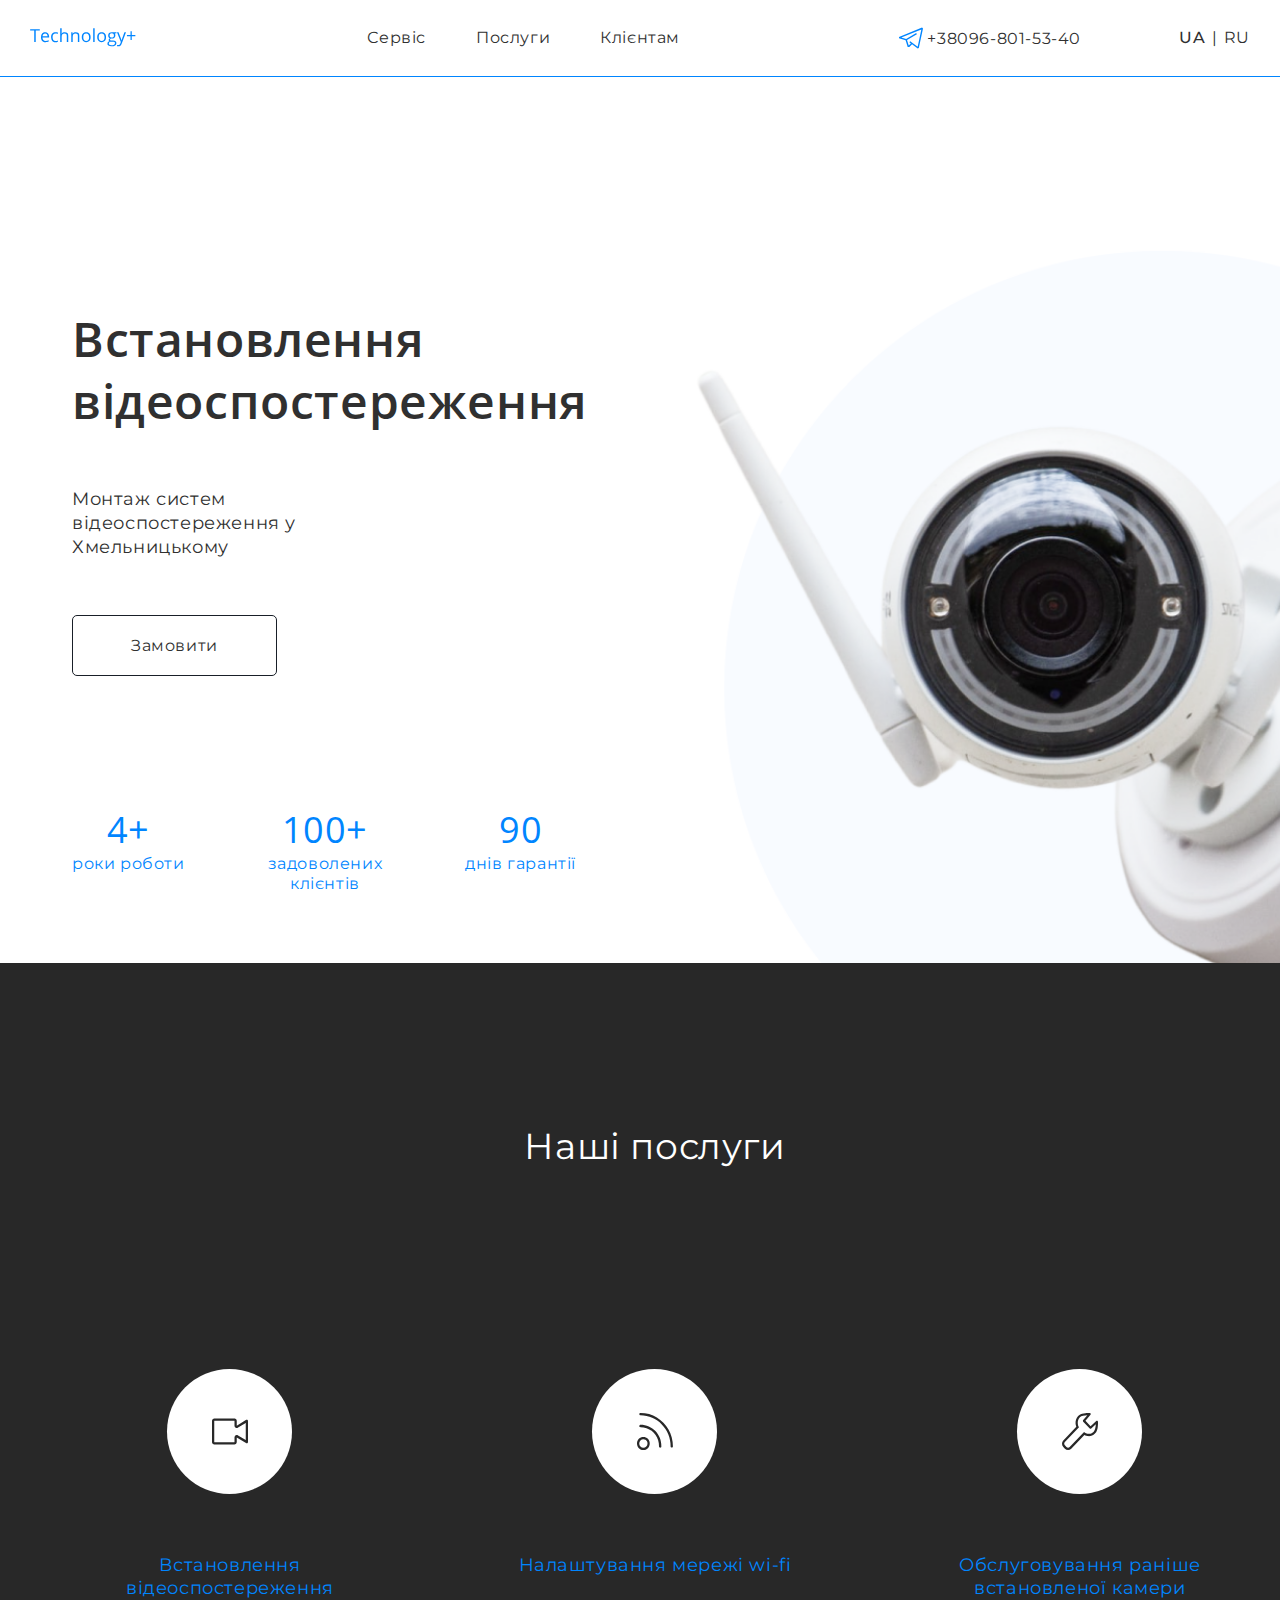
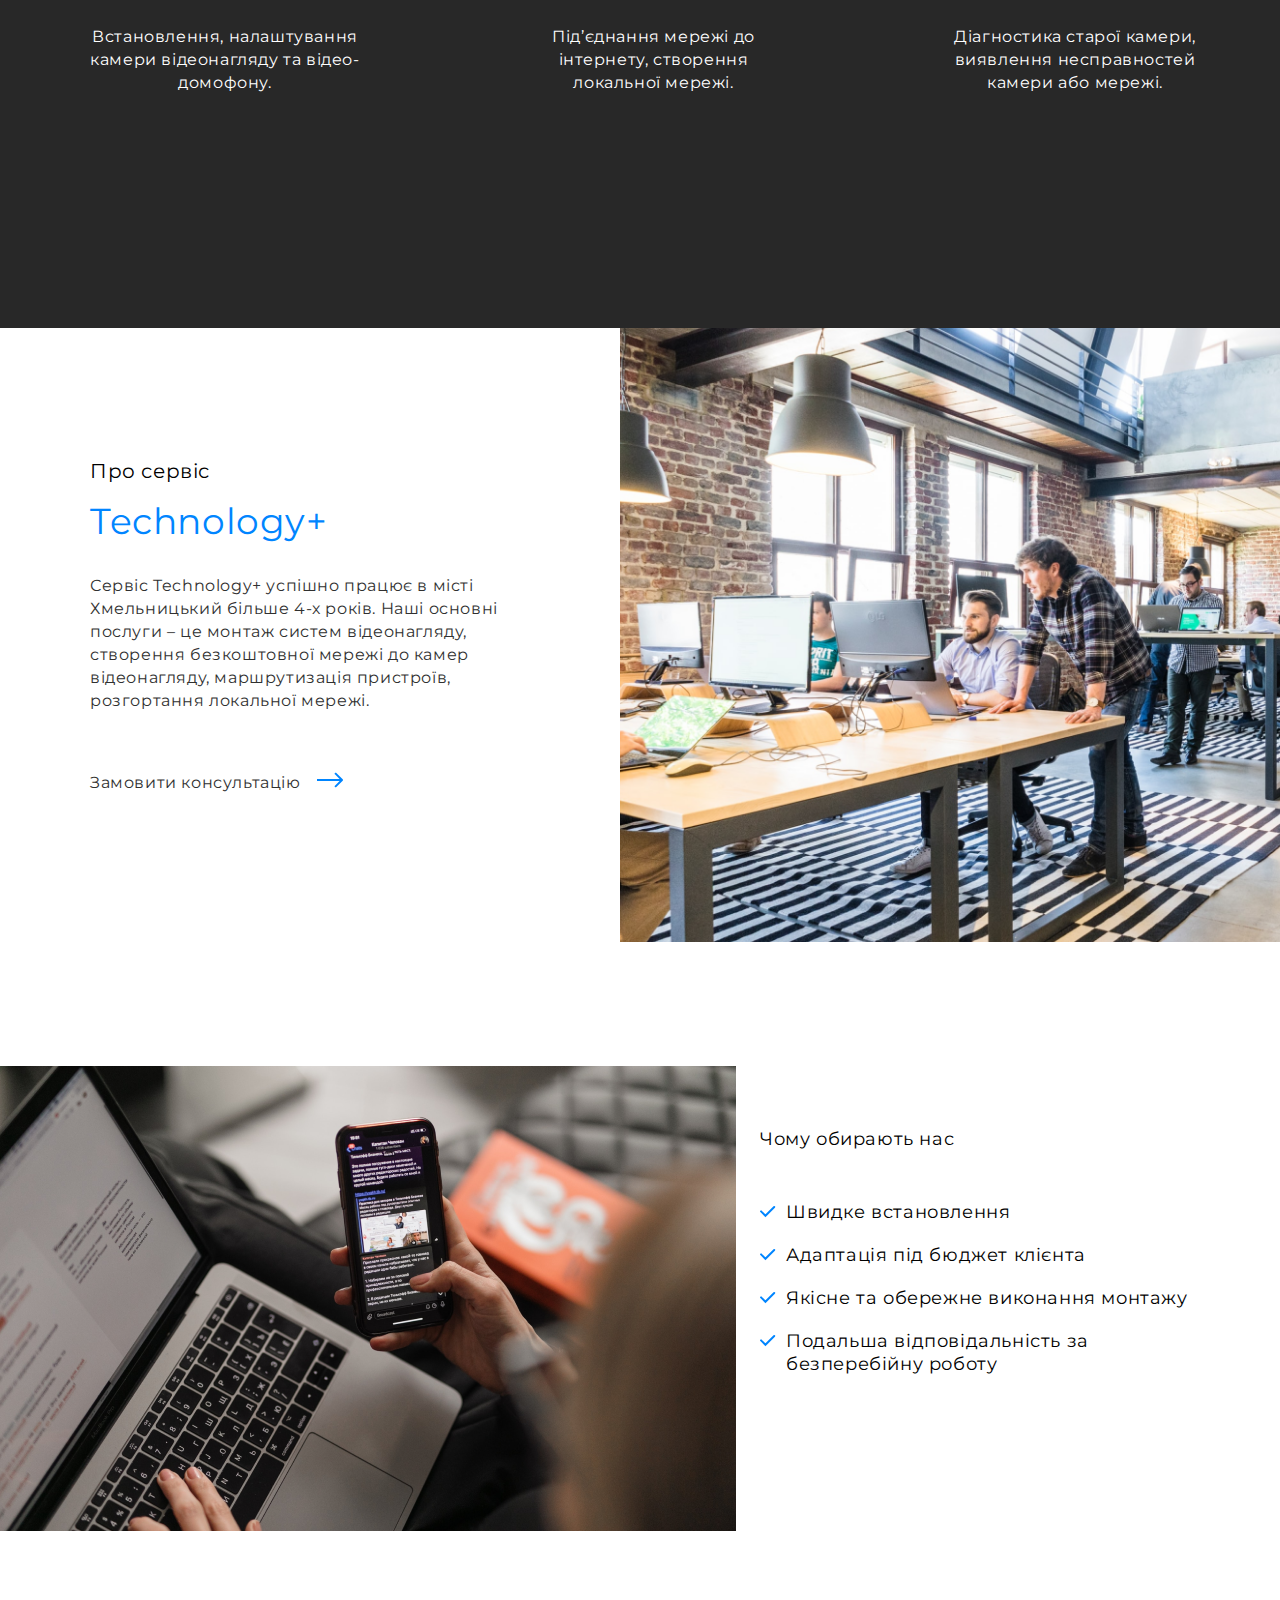
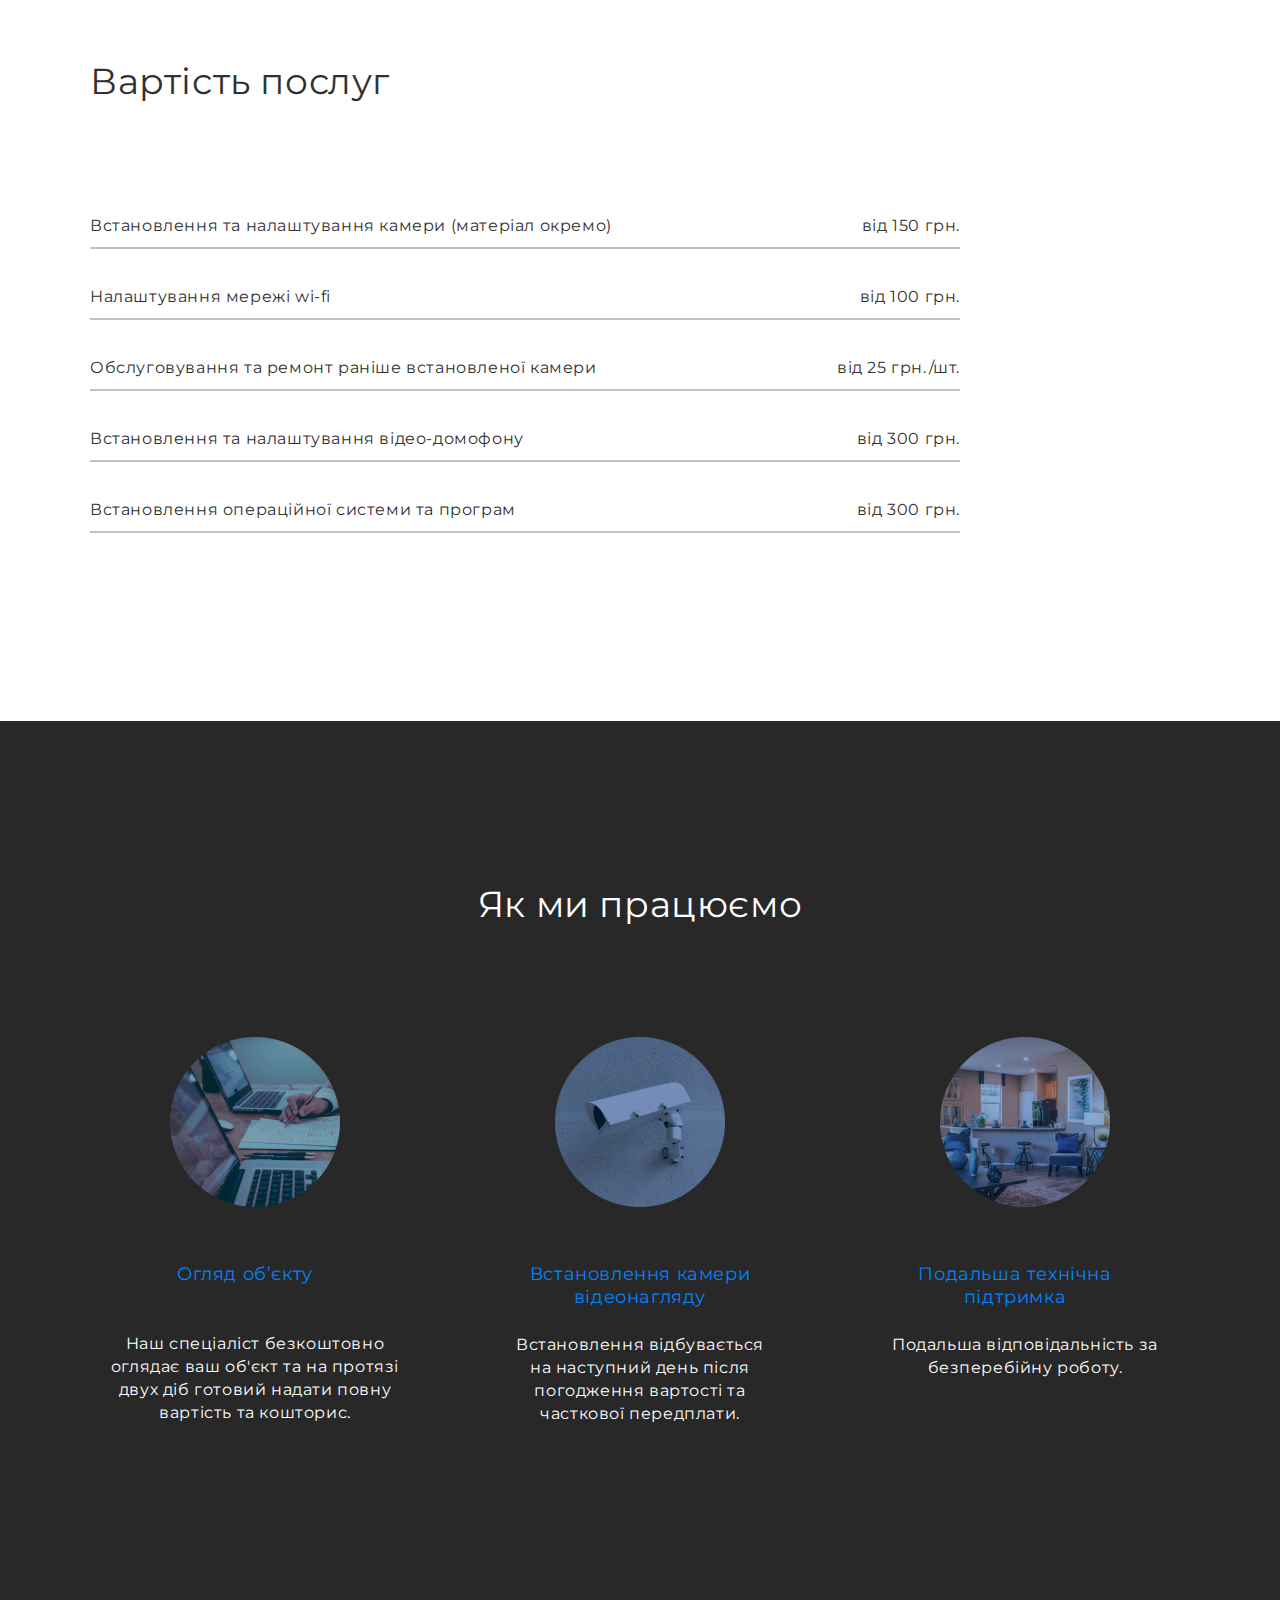
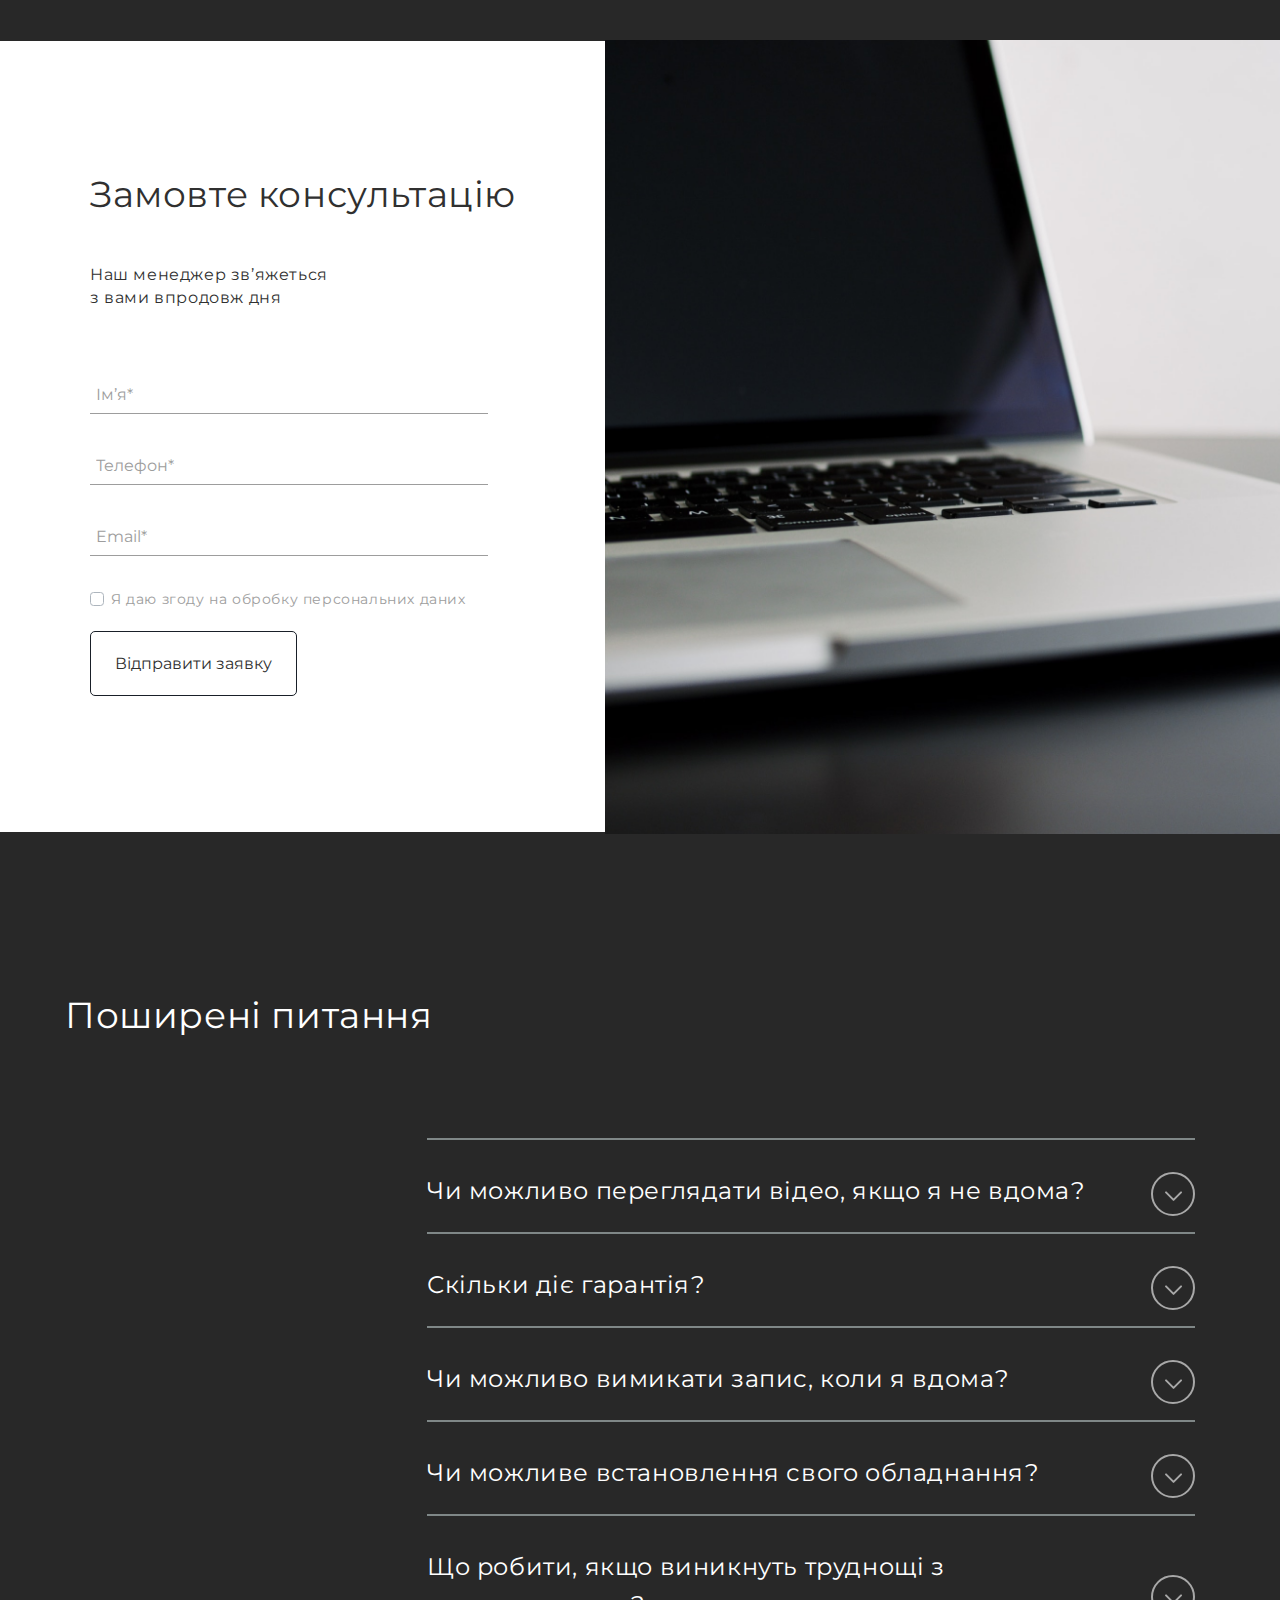
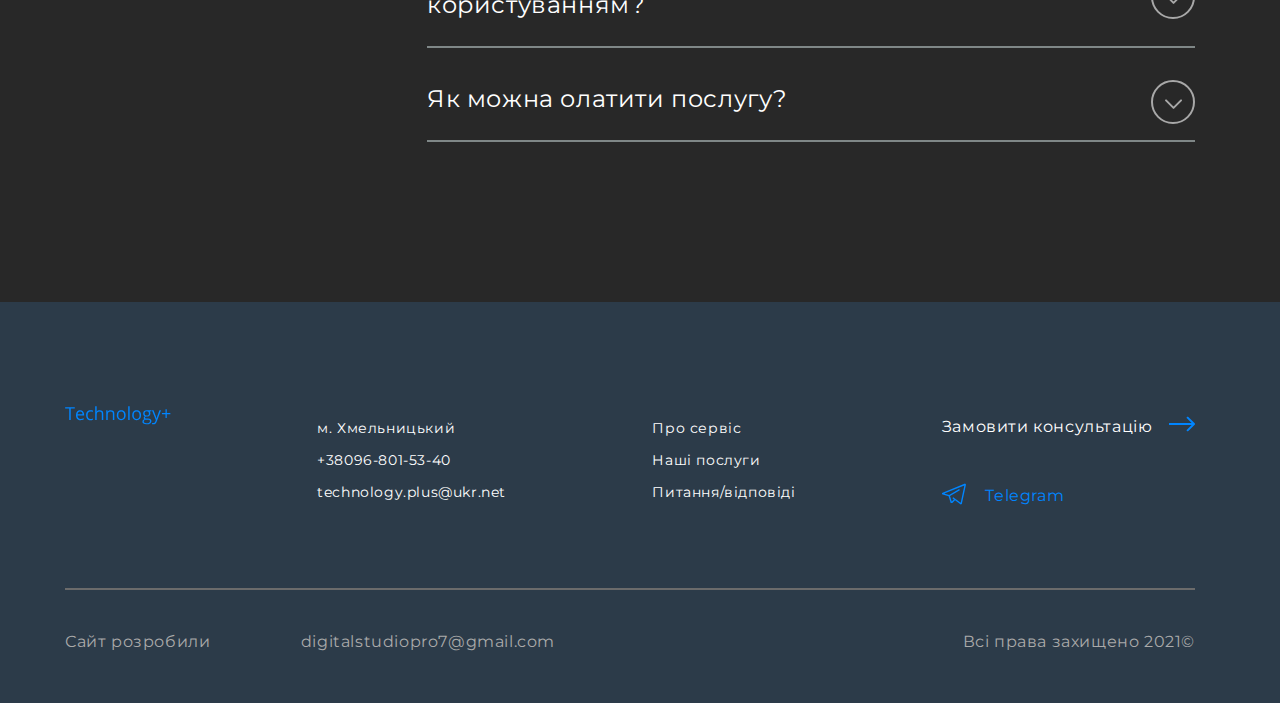
==== index.html @ c8ccf2bc "Update index.html" ====
<!DOCTYPE html>
<html lang="uk">

<head>
  <meta charset="UTF-8">
  <meta name="viewport" content="width=device-width, initial-scale=1.0">
  <title>Technology+ Сервіс з встановлення відеоспостереження</title>
  <link rel="preconnect" href="https://fonts.gstatic.com">
  <link
    href="https://fonts.googleapis.com/css2?family=Montserrat:wght@400;500&family=Open+Sans:wght@400;600&display=swap"
    rel="stylesheet">
  <link rel="stylesheet" href="css/style.css">
</head>

<body>
  <header class="header" id="header">
    <div class="container__top">
      <div class="header__top">
        <button class="brgr__btn">
          <svg width="25" height="12" viewBox="0 0 25 12" fill="none" xmlns="http://www.w3.org/2000/svg">
            <rect width="25" height="2" rx="1" fill="#6B6B6B" />
            <rect y="5" width="25" height="2" rx="1" fill="#6B6B6B" />
            <rect y="10" width="25" height="2" rx="1" fill="#6B6B6B" />
          </svg>
        </button>
        <ul class="brgr__list">
          <li class="brgr__list-item">
            <a class="brgr__list-link" href="#service">
              Сервіс
            </a>
          </li>
          <li class="brgr__list-item">
            <a class="brgr__list-link" href="#price">
              Послуги
            </a>
            <span class="brgr__list-span">
              <a href="https://t.me/Tim4ik5" class="tel-link" target="_blank">
                <svg width="24" height="24" viewBox="0 0 24 24" fill="none" xmlns="http://www.w3.org/2000/svg">
                  <g clip-path="url(#clip0)">
                    <path
                      d="M23.0485 1.58791L0 10.9116V12.2593L6.60138 14.2972L8.68914 20.9951L10.3557 20.9948L13.0427 18.2456L18.7149 22.4119L19.819 21.9918L24 2.38648L23.0485 1.58791ZM18.6704 20.6342L11.2 15.1472L10.3674 16.2806L11.8979 17.4048L9.72394 19.5885L8.01808 14.1159L17.8987 8.21643L17.1777 7.00887L7.15172 12.9951L2.3013 11.4978L22.3483 3.38833L18.6704 20.6342Z"
                      fill="#0085FF" />
                  </g>
                  <defs>
                    <clipPath id="clip0">
                      <rect width="24" height="24" fill="white" />
                    </clipPath>
                  </defs>
                </svg>
              </a>
              <a class="brgr-tel" href="tel:+38096-801-53-40">
                +38096-801-53-40
              </a>
            </span>
          </li>
          <li class="brgr__list-item">
            <a class="brgr__list-link" href="#faq">
              Клієнтам
            </a>
          </li>
        </ul>
        <a class="link__logo" href="index.html">
          <svg width="106" height="19" viewBox="0 0 106 19" fill="none" xmlns="http://www.w3.org/2000/svg">
            <path
              d="M5.72168 14H4.22754V2.47754H0.158203V1.15039H9.79102V2.47754H5.72168V14ZM15.583 14.1758C14.1592 14.1758 13.0342 13.7422 12.208 12.875C11.3877 12.0078 10.9775 10.8037 10.9775 9.2627C10.9775 7.70996 11.3584 6.47656 12.1201 5.5625C12.8877 4.64844 13.916 4.19141 15.2051 4.19141C16.4121 4.19141 17.3672 4.58984 18.0703 5.38672C18.7734 6.17773 19.125 7.22363 19.125 8.52441V9.44727H12.4893C12.5186 10.5781 12.8027 11.4365 13.3418 12.0225C13.8867 12.6084 14.6514 12.9014 15.6357 12.9014C16.6729 12.9014 17.6982 12.6846 18.7119 12.251V13.5518C18.1963 13.7744 17.707 13.9326 17.2441 14.0264C16.7871 14.126 16.2334 14.1758 15.583 14.1758ZM15.1875 5.41309C14.4141 5.41309 13.7959 5.66504 13.333 6.16895C12.876 6.67285 12.6064 7.37012 12.5244 8.26074H17.5605C17.5605 7.34082 17.3555 6.6377 16.9453 6.15137C16.5352 5.65918 15.9492 5.41309 15.1875 5.41309ZM25.4707 14.1758C24.0762 14.1758 22.9951 13.748 22.2275 12.8926C21.4658 12.0312 21.085 10.8154 21.085 9.24512C21.085 7.63379 21.4717 6.38867 22.2451 5.50977C23.0244 4.63086 24.1318 4.19141 25.5674 4.19141C26.0303 4.19141 26.4932 4.24121 26.9561 4.34082C27.4189 4.44043 27.7822 4.55762 28.0459 4.69238L27.5977 5.93164C27.2754 5.80273 26.9238 5.69727 26.543 5.61523C26.1621 5.52734 25.8252 5.4834 25.5322 5.4834C23.5752 5.4834 22.5967 6.73145 22.5967 9.22754C22.5967 10.4111 22.834 11.3193 23.3086 11.9521C23.7891 12.585 24.498 12.9014 25.4355 12.9014C26.2383 12.9014 27.0615 12.7285 27.9053 12.3828V13.6748C27.2607 14.0088 26.4492 14.1758 25.4707 14.1758ZM36.791 14V7.76855C36.791 6.9834 36.6123 6.39746 36.2549 6.01074C35.8975 5.62402 35.3379 5.43066 34.5762 5.43066C33.5625 5.43066 32.8213 5.70605 32.3525 6.25684C31.8896 6.80762 31.6582 7.70996 31.6582 8.96387V14H30.1992V0.324219H31.6582V4.46387C31.6582 4.96191 31.6348 5.375 31.5879 5.70312H31.6758C31.9629 5.24023 32.3701 4.87695 32.8975 4.61328C33.4307 4.34375 34.0371 4.20898 34.7168 4.20898C35.8945 4.20898 36.7764 4.49023 37.3623 5.05273C37.9541 5.60938 38.25 6.49707 38.25 7.71582V14H36.791ZM47.8477 14V7.76855C47.8477 6.9834 47.6689 6.39746 47.3115 6.01074C46.9541 5.62402 46.3945 5.43066 45.6328 5.43066C44.625 5.43066 43.8867 5.70312 43.418 6.24805C42.9492 6.79297 42.7148 7.69238 42.7148 8.94629V14H41.2559V4.36719H42.4424L42.6797 5.68555H42.75C43.0488 5.21094 43.4678 4.84473 44.0068 4.58691C44.5459 4.32324 45.1465 4.19141 45.8086 4.19141C46.9688 4.19141 47.8418 4.47266 48.4277 5.03516C49.0137 5.5918 49.3066 6.48535 49.3066 7.71582V14H47.8477ZM60.627 9.1748C60.627 10.7451 60.2314 11.9727 59.4404 12.8574C58.6494 13.7363 57.5566 14.1758 56.1621 14.1758C55.3008 14.1758 54.5361 13.9736 53.8682 13.5693C53.2002 13.165 52.6846 12.585 52.3213 11.8291C51.958 11.0732 51.7764 10.1885 51.7764 9.1748C51.7764 7.60449 52.1689 6.38281 52.9541 5.50977C53.7393 4.63086 54.8291 4.19141 56.2236 4.19141C57.5713 4.19141 58.6406 4.63965 59.4316 5.53613C60.2285 6.43262 60.627 7.64551 60.627 9.1748ZM53.2881 9.1748C53.2881 10.4053 53.5342 11.3428 54.0264 11.9873C54.5186 12.6318 55.2422 12.9541 56.1973 12.9541C57.1523 12.9541 57.876 12.6348 58.3682 11.9961C58.8662 11.3516 59.1152 10.4111 59.1152 9.1748C59.1152 7.9502 58.8662 7.02148 58.3682 6.38867C57.876 5.75 57.1465 5.43066 56.1797 5.43066C55.2246 5.43066 54.5039 5.74414 54.0176 6.37109C53.5312 6.99805 53.2881 7.93262 53.2881 9.1748ZM64.6523 14H63.1934V0.324219H64.6523V14ZM76.0605 9.1748C76.0605 10.7451 75.665 11.9727 74.874 12.8574C74.083 13.7363 72.9902 14.1758 71.5957 14.1758C70.7344 14.1758 69.9697 13.9736 69.3018 13.5693C68.6338 13.165 68.1182 12.585 67.7549 11.8291C67.3916 11.0732 67.21 10.1885 67.21 9.1748C67.21 7.60449 67.6025 6.38281 68.3877 5.50977C69.1729 4.63086 70.2627 4.19141 71.6572 4.19141C73.0049 4.19141 74.0742 4.63965 74.8652 5.53613C75.6621 6.43262 76.0605 7.64551 76.0605 9.1748ZM68.7217 9.1748C68.7217 10.4053 68.9678 11.3428 69.46 11.9873C69.9521 12.6318 70.6758 12.9541 71.6309 12.9541C72.5859 12.9541 73.3096 12.6348 73.8018 11.9961C74.2998 11.3516 74.5488 10.4111 74.5488 9.1748C74.5488 7.9502 74.2998 7.02148 73.8018 6.38867C73.3096 5.75 72.5801 5.43066 71.6133 5.43066C70.6582 5.43066 69.9375 5.74414 69.4512 6.37109C68.9648 6.99805 68.7217 7.93262 68.7217 9.1748ZM86.5107 4.36719V5.29004L84.7266 5.50098C84.8906 5.70605 85.0371 5.97559 85.166 6.30957C85.2949 6.6377 85.3594 7.00977 85.3594 7.42578C85.3594 8.36914 85.0371 9.12207 84.3926 9.68457C83.748 10.2471 82.8633 10.5283 81.7383 10.5283C81.4512 10.5283 81.1816 10.5049 80.9297 10.458C80.3086 10.7861 79.998 11.1992 79.998 11.6973C79.998 11.9609 80.1064 12.1572 80.3232 12.2861C80.54 12.4092 80.9121 12.4707 81.4395 12.4707H83.1445C84.1875 12.4707 84.9873 12.6904 85.5439 13.1299C86.1064 13.5693 86.3877 14.208 86.3877 15.0459C86.3877 16.1123 85.96 16.9238 85.1045 17.4805C84.249 18.043 83.001 18.3242 81.3604 18.3242C80.1006 18.3242 79.1279 18.0898 78.4424 17.6211C77.7627 17.1523 77.4229 16.4902 77.4229 15.6348C77.4229 15.0488 77.6104 14.542 77.9854 14.1143C78.3604 13.6865 78.8877 13.3965 79.5674 13.2441C79.3213 13.1328 79.1133 12.96 78.9434 12.7256C78.7793 12.4912 78.6973 12.2188 78.6973 11.9082C78.6973 11.5566 78.791 11.249 78.9785 10.9854C79.166 10.7217 79.4619 10.4668 79.8662 10.2207C79.3682 10.0156 78.9609 9.66699 78.6445 9.1748C78.334 8.68262 78.1787 8.12012 78.1787 7.4873C78.1787 6.43262 78.4951 5.62109 79.1279 5.05273C79.7607 4.47852 80.6572 4.19141 81.8174 4.19141C82.3213 4.19141 82.7754 4.25 83.1797 4.36719H86.5107ZM78.8291 15.6172C78.8291 16.1387 79.0488 16.5342 79.4883 16.8037C79.9277 17.0732 80.5576 17.208 81.3779 17.208C82.6025 17.208 83.5078 17.0234 84.0938 16.6543C84.6855 16.291 84.9814 15.7959 84.9814 15.1689C84.9814 14.6475 84.8203 14.2842 84.498 14.0791C84.1758 13.8799 83.5693 13.7803 82.6787 13.7803H80.9297C80.2676 13.7803 79.752 13.9385 79.3828 14.2549C79.0137 14.5713 78.8291 15.0254 78.8291 15.6172ZM79.6201 7.45215C79.6201 8.12598 79.8105 8.63574 80.1914 8.98145C80.5723 9.32715 81.1025 9.5 81.7822 9.5C83.2061 9.5 83.918 8.80859 83.918 7.42578C83.918 5.97852 83.1973 5.25488 81.7559 5.25488C81.0703 5.25488 80.543 5.43945 80.1738 5.80859C79.8047 6.17773 79.6201 6.72559 79.6201 7.45215ZM86.959 4.36719H88.5234L90.6328 9.86035C91.0957 11.1143 91.3828 12.0195 91.4941 12.5762H91.5645C91.6406 12.2773 91.7988 11.7676 92.0391 11.0469C92.2852 10.3203 93.082 8.09375 94.4297 4.36719H95.9941L91.8545 15.3359C91.4443 16.4199 90.9639 17.1875 90.4131 17.6387C89.8682 18.0957 89.1973 18.3242 88.4004 18.3242C87.9551 18.3242 87.5156 18.2744 87.082 18.1748V17.0059C87.4043 17.0762 87.7646 17.1113 88.1631 17.1113C89.165 17.1113 89.8799 16.5488 90.3076 15.4238L90.8438 14.0527L86.959 4.36719ZM101.751 7.04785H105.372V8.26074H101.751V12.0049H100.529V8.26074H96.9258V7.04785H100.529V3.28613H101.751V7.04785Z"
              fill="#0085FF" />
          </svg>
        </a>
        <nav class="menu">
          <ul class="menu__list">
            <li class="menu__list-item">
              <a class="menu__list-link" href="#service">
                Сервіс
              </a>
            </li>
            <li class="menu__list-item">
              <a class="menu__list-link" href="#price">
                Послуги
              </a>
            </li>
            <li class="menu__list-item">
              <a class="menu__list-link" href="#faq">
                Клієнтам
              </a>
            </li>
          </ul>
        </nav>
        <div class="header__links">
          <a href="https://t.me/Tim4ik5" class="tel__link" target="_blank">
            <svg width="24" height="24" viewBox="0 0 24 24" fill="none" xmlns="http://www.w3.org/2000/svg">
              <g clip-path="url(#clip0)">
                <path
                  d="M23.0485 1.58791L0 10.9116V12.2593L6.60138 14.2972L8.68914 20.9951L10.3557 20.9948L13.0427 18.2456L18.7149 22.4119L19.819 21.9918L24 2.38648L23.0485 1.58791ZM18.6704 20.6342L11.2 15.1472L10.3674 16.2806L11.8979 17.4048L9.72394 19.5885L8.01808 14.1159L17.8987 8.21643L17.1777 7.00887L7.15172 12.9951L2.3013 11.4978L22.3483 3.38833L18.6704 20.6342Z"
                  fill="#0085FF" />
              </g>
              <defs>
                <clipPath id="clip0">
                  <rect width="24" height="24" fill="white" />
                </clipPath>
              </defs>
            </svg>
          </a>
          <a class="tel" href="tel:+38096-801-53-40">
            +38096-801-53-40
          </a>
        </div>
        <div class="lang">
          <p class="lang__ua">
            UA
          </p>
          <span class="lang__devider">|</span>
          <a class="lang__ru" href="index-ru.html">
            RU
          </a>
        </div>
      </div>
      <div class="header__stripe"></div>
      <div class="header__usp">
        <h1 class="header__usp-title">
          Встановлення відеоспостереження
        </h1>
        <p class="header__usp-text">
          Монтаж систем відеоспостереження у Хмельницькому
        </p>
        <a class="header__usp-btn" href="#form">
          Замовити
        </a>
        <div class="numbers">
          <p class="numbers-years">
            4+
            <span class="numbers-yaers_span">
              роки роботи
            </span>
          </p>
          <p class="numbers-clients">
            100+
            <span class="numbers-clients_span">
              задоволених клієнтів
            </span>
          </p>
          <p class="numbers-days">
            90
            <span class="numbers-days_span">
              днів гарантії
            </span>
          </p>
        </div>
      </div>
    </div>
  </header>
  <section class="services">
    <div class="container__bottom">
      <h2 class="services-title">
        Наші послуги
      </h2>
      <div class="services-items">
        <div class="services-item">
          <svg width="150" height="125" viewBox="0 0 150 125" fill="none" xmlns="http://www.w3.org/2000/svg">
            <circle cx="74.5" cy="62.5" r="62.5" fill="white" />
            <path
              d="M79.4297 51.856C79.4766 51.856 79.5 51.8929 79.5 51.9665V56.644C79.5 57.6016 79.8984 58.3014 80.6953 58.7433C80.7656 58.7679 80.8301 58.7924 80.8887 58.817L81.0645 58.8906L81.2402 58.9459L81.416 58.9827L81.5918 59.0011H81.75C81.9844 59.0011 82.2188 58.9704 82.4531 58.9091C82.6875 58.8477 82.8984 58.7433 83.0859 58.596L90.75 54.0659V70.8973L83.0508 66.4777C82.6758 66.2076 82.2422 66.0726 81.75 66.0726H81.5391L81.3281 66.091L81.1172 66.1462L80.9238 66.2199L80.7305 66.3304C80.5898 66.404 80.4551 66.4961 80.3262 66.6066C80.1973 66.7171 80.0801 66.8399 79.9746 66.9749C79.8691 67.11 79.7871 67.2573 79.7285 67.4169C79.6699 67.5765 79.6172 67.7361 79.5703 67.8957C79.5234 68.0553 79.5 68.2333 79.5 68.4297V73.0335C79.5 73.0581 79.4941 73.0826 79.4824 73.1072C79.4707 73.1317 79.4531 73.144 79.4297 73.144H59.3203L59.25 73.0335V51.9665C59.25 51.942 59.2559 51.9174 59.2676 51.8929C59.2793 51.8683 59.2969 51.856 59.3203 51.856H79.4297ZM91.8047 50.6775C91.7109 50.6775 91.6113 50.6897 91.5059 50.7143C91.4004 50.7389 91.2832 50.7757 91.1543 50.8248C91.0254 50.8739 90.9141 50.9476 90.8203 51.0458L81.75 56.644V51.9665C81.75 51.6228 81.6914 51.3036 81.5742 51.0089C81.457 50.7143 81.293 50.4565 81.082 50.2355C80.8711 50.0145 80.625 49.8365 80.3438 49.7015C80.0625 49.5664 79.7578 49.4989 79.4297 49.4989H59.3203C58.6875 49.4989 58.1426 49.7383 57.6855 50.2171C57.2285 50.6959 57 51.279 57 51.9665V73.0335C57 73.721 57.2285 74.3041 57.6855 74.7829C58.1426 75.2617 58.6875 75.5011 59.3203 75.5011H79.4297C80.0625 75.5011 80.6074 75.2617 81.0645 74.7829C81.5215 74.3041 81.75 73.721 81.75 73.0335V68.4297L90.9961 74.0648C91.1602 74.2366 91.4414 74.3226 91.8398 74.3226C92.0039 74.3226 92.1562 74.2857 92.2969 74.2121C92.7656 74.0156 93 73.6473 93 73.1072V51.9297C93 51.365 92.7656 50.9844 92.2969 50.788C92.1562 50.7143 91.9922 50.6775 91.8047 50.6775Z"
              fill="#282828" />
          </svg>
          <h3 class="services-item__title">
            Встановлення відеоспостереження
          </h3>
          <p class="services-item__text">
            Встановлення, налаштування камери відеонагляду та відео-домофону.
          </p>
        </div>
        <div class="services-item item__b">
          <svg width="150" height="125" viewBox="0 0 150 125" fill="none" xmlns="http://www.w3.org/2000/svg">
            <circle cx="74.5" cy="62.5" r="62.5" fill="white" />
            <g>
              <path
                d="M60.4657 55.8358C60.1357 55.8358 59.8588 55.9514 59.6349 56.1826C59.411 56.4138 59.2991 56.6997 59.2991 57.0405C59.2991 57.2595 59.3521 57.4603 59.4581 57.6428C59.5642 57.8254 59.7056 57.9714 59.8824 58.0809C60.0591 58.1904 60.2536 58.2452 60.4657 58.2452C62.5633 58.2452 64.5725 58.5555 66.4933 59.1761C68.4141 59.7967 70.1287 60.685 71.637 61.8411C73.1454 62.9971 74.4593 64.36 75.5788 65.9298C76.6983 67.4995 77.5526 69.2701 78.1419 71.2414C78.7311 73.2128 79.0257 75.2936 79.0257 77.484C79.0257 77.8247 79.1376 78.1107 79.3615 78.3419C79.5854 78.5731 79.8623 78.6887 80.1923 78.6887C80.3573 78.6887 80.5105 78.6583 80.6519 78.5975C80.7933 78.5366 80.917 78.4514 81.0231 78.3419C81.1291 78.2324 81.2116 78.1046 81.2705 77.9586C81.3295 77.8126 81.3589 77.6544 81.3589 77.484C81.3589 74.4175 80.8286 71.5457 79.7681 68.8685C78.7075 66.1914 77.258 63.8976 75.4197 61.9871C73.5814 60.0766 71.3719 58.5737 68.7912 57.4785C66.2104 56.3834 63.4353 55.8358 60.4657 55.8358ZM60.4657 43.8982C60.3007 43.8982 60.1475 43.9286 60.0061 43.9895C59.8647 44.0503 59.7469 44.1355 59.6526 44.245C59.5583 44.3545 59.4758 44.4823 59.4051 44.6283C59.3344 44.7743 59.2991 44.9204 59.2991 45.0664C59.2991 45.4071 59.4169 45.6931 59.6526 45.9243C59.8883 46.1555 60.1593 46.2711 60.4657 46.2711C62.5161 46.2711 64.5371 46.4841 66.5286 46.91C68.5201 47.3359 70.4056 47.9382 72.185 48.717C73.9644 49.4958 75.6731 50.4572 77.3111 51.601C78.9491 52.7449 80.4398 54.0104 81.7831 55.3977C83.1265 56.7849 84.3521 58.3243 85.4598 60.0157C86.5675 61.7072 87.4984 63.4717 88.2526 65.3092C89.0068 67.1466 89.5901 69.0936 90.0026 71.1502C90.415 73.2067 90.6212 75.2936 90.6212 77.411C90.6212 77.7274 90.7332 78.0073 90.9571 78.2507C91.181 78.494 91.4579 78.6157 91.7879 78.6157C91.9293 78.6157 92.0707 78.5792 92.2121 78.5062C92.3535 78.4332 92.4772 78.348 92.5833 78.2507C92.6893 78.1533 92.7718 78.0255 92.8307 77.8673C92.8897 77.7091 92.9191 77.557 92.9191 77.411C92.9191 74.3688 92.5303 71.3996 91.7525 68.5035C90.9748 65.6073 89.8906 62.9362 88.5001 60.4903C87.1096 58.0444 85.4126 55.7871 83.4094 53.7184C81.4061 51.6497 79.2201 49.8974 76.8515 48.4615C74.4829 47.0256 71.8963 45.906 69.0917 45.1029C66.287 44.2998 63.4117 43.8982 60.4657 43.8982ZM63.3646 67.8829C61.597 67.8829 60.0945 68.5278 58.8572 69.8177C57.6198 71.1076 57.0012 72.6591 57.0012 74.4722C57.0012 76.2854 57.6198 77.8369 58.8572 79.1268C60.0945 80.4167 61.597 81.0616 63.3646 81.0616C65.1322 81.0616 66.6347 80.4167 67.872 79.1268C69.1093 77.8369 69.728 76.2854 69.728 74.4722C69.728 72.6591 69.1093 71.1076 67.872 69.8177C66.6347 68.5278 65.1322 67.8829 63.3646 67.8829ZM63.3646 78.7617C62.2333 78.7617 61.2611 78.3419 60.448 77.5023C59.6349 76.6626 59.2284 75.6526 59.2284 74.4722C59.2284 73.2919 59.6349 72.2819 60.448 71.4422C61.2611 70.6026 62.2333 70.1828 63.3646 70.1828C64.1188 70.1828 64.814 70.3714 65.4504 70.7486C66.0867 71.1258 66.5875 71.6491 66.9528 72.3184C67.3181 72.9877 67.5008 73.6995 67.5008 74.454C67.5008 75.6465 67.0942 76.6626 66.2811 77.5023C65.468 78.3419 64.4959 78.7617 63.3646 78.7617Z"
                fill="#282828" />
            </g>
            <defs>
              <clipPath>
                <rect width="36" height="37" fill="white" transform="translate(57 44)" />
              </clipPath>
            </defs>
          </svg>
          <h3 class="services-item__title title__b">
            Налаштування мережі wi-fi
          </h3>
          <p class="services-item__text">
            Під’єднання мережі до
            інтернету, створення
            локальної мережі.
          </p>
        </div>
        <div class="services-item">
          <svg width="150" height="125" viewBox="0 0 150 125" fill="none" xmlns="http://www.w3.org/2000/svg">
            <circle cx="74.5" cy="62.5" r="62.5" fill="white" />
            <path
              d="M92.3672 51.8047C92.1797 51.7083 91.9863 51.6782 91.7871 51.7144C91.5879 51.7505 91.4062 51.8408 91.2422 51.9854L85.582 57.2246L80.4492 51.8047L85.5117 45.8066C85.8164 45.4453 85.875 45.0479 85.6875 44.6143C85.5938 44.4215 85.459 44.271 85.2832 44.1626C85.1074 44.0542 84.9141 44 84.7031 44H84.4219C83.4609 44 82.5469 44.0301 81.6797 44.0903C80.8125 44.1506 79.8281 44.265 78.7266 44.4336C77.625 44.6022 76.6113 44.8853 75.6855 45.2827C74.7598 45.6802 74.0156 46.18 73.4531 46.7822L72.9609 47.2881C72.1406 48.1553 71.5195 49.2031 71.0977 50.4316C70.6758 51.6602 70.4883 52.9067 70.5352 54.1714C70.582 55.436 70.8398 56.6344 71.3086 57.7666L58.3008 71.3887C57.4336 72.304 57 73.4061 57 74.6948C57 75.9836 57.4336 77.0856 58.3008 78.001L59.8828 79.6631C60.7734 80.5544 61.834 81 63.0645 81C64.2949 81 65.3555 80.5544 66.2461 79.6631L79.3945 66.0049C79.7227 66.1735 80.0684 66.3301 80.4316 66.4746C80.7949 66.6191 81.1641 66.7396 81.5391 66.8359C81.9141 66.9323 82.2949 67.0106 82.6816 67.0708C83.0684 67.131 83.4375 67.1611 83.7891 67.1611C86.1562 67.1611 88.207 66.2578 89.9414 64.4512L90.3984 63.9453C90.9141 63.4395 91.3477 62.771 91.6992 61.9399C92.0508 61.1089 92.3086 60.3441 92.4727 59.6455C92.6367 58.9469 92.7598 58.0677 92.8418 57.0078C92.9238 55.9479 92.9707 55.1951 92.9824 54.7495C92.9941 54.3039 93 53.6595 93 52.8164C92.9766 52.3587 92.7656 52.0215 92.3672 51.8047ZM88.8516 62.3916L88.4297 62.8975C88.0078 63.3311 87.5449 63.6924 87.041 63.9814C86.5371 64.2705 86.0156 64.4873 85.4766 64.6318C84.9375 64.7764 84.375 64.8486 83.7891 64.8486C83.3438 64.8486 82.8633 64.8005 82.3477 64.7041C81.832 64.6077 81.3867 64.4873 81.0117 64.3428C80.3086 64.0296 79.6641 63.596 79.0781 63.042L64.6641 78.001C64.2188 78.4587 63.6855 78.6875 63.0645 78.6875C62.4434 78.6875 61.9102 78.4587 61.4648 78.001L59.8828 76.3389C59.6016 76.0498 59.4082 75.7065 59.3027 75.3091C59.1973 74.9116 59.1973 74.5081 59.3027 74.0986C59.4082 73.6891 59.6016 73.3398 59.8828 73.0508L73.9805 58.2725C73.5352 57.598 73.207 56.8392 72.9961 55.9961C72.832 55.2012 72.7559 54.3822 72.7676 53.5391C72.7793 52.696 72.9316 51.8468 73.2246 50.9917C73.5176 50.1366 73.9336 49.4199 74.4727 48.8418L74.9648 48.3359C75.5977 47.6615 76.6113 47.1676 78.0059 46.8545C79.4004 46.5413 80.8359 46.3366 82.3125 46.2402L78.1992 51.1182C78.0117 51.335 77.9238 51.5939 77.9355 51.895C77.9473 52.1961 78.0469 52.443 78.2344 52.6357L84.7383 59.501C84.9492 59.7178 85.1953 59.8322 85.4766 59.8442C85.7578 59.8563 86.0039 59.766 86.2148 59.5732L90.8203 55.3096C90.5859 58.8747 89.9297 61.2354 88.8516 62.3916Z"
              fill="#282828" />
          </svg>
          <h3 class="services-item__title">
            Обслуговування раніше встановленої камери
          </h3>
          <p class="services-item__text">
            Діагностика старої камери, виявлення несправностей камери або мережі.
        </div>
      </div>
    </div>
  </section>
  <section class="about" id="service">
    <div class="container__bottom">
      <div class="about-service__wrapper">
        <div class="about-service">
          <span class="about-service__sub-title">
            Про сервіс
          </span>
          <h2 class="about-service__title">
            Technology+
          </h2>
          <p class="about-service__text">
            Сервіс Technology+ успішно працює в місті Хмельницький більше 4-х років. Наші основні
            послуги – це монтаж систем відеонагляду, створення безкоштовної мережі до камер відеонагляду, маршрутизація
            пристроїв,
            розгортання локальної мережі.
          </p>
          <a class="about-service__link" href="#form">
            Замовити консультацію
            <svg width="26" height="16" viewBox="0 0 26 16" fill="none" xmlns="http://www.w3.org/2000/svg">
              <path
                d="M25.7071 8.70711C26.0976 8.31658 26.0976 7.68342 25.7071 7.29289L19.3431 0.928932C18.9526 0.538408 18.3195 0.538408 17.9289 0.928932C17.5384 1.31946 17.5384 1.95262 17.9289 2.34315L23.5858 8L17.9289 13.6569C17.5384 14.0474 17.5384 14.6805 17.9289 15.0711C18.3195 15.4616 18.9526 15.4616 19.3431 15.0711L25.7071 8.70711ZM0 9L25 9V7L0 7L0 9Z"
                fill="#0085FF" />
            </svg>
          </a>
        </div>
        <img class="about-service__img" src="images/pic_block1.png" alt="Офіс">
      </div>
      <div class="about-us">
        <img class="about-us__img" src="images/pic_block2.png" alt="Чому ми">
        <div class="about-us__wrapper">
          <ul class="about-wrapper__list">
            Чому обирають нас
            <li class="about-wrapper__list-item">
              <svg width="16" height="13" viewBox="0 0 16 13" fill="none" xmlns="http://www.w3.org/2000/svg">
                <path d="M1.04877 6.36583L5.43901 10.7561L14.2195 1.97559" stroke="#0085FF" stroke-width="2"
                  stroke-linecap="round" />
              </svg>
              <p class="about-wrapper__text">
                Швидке встановлення
              </p>
            </li>
            <li class="about-wrapper__list-item">
              <svg width="16" height="13" viewBox="0 0 16 13" fill="none" xmlns="http://www.w3.org/2000/svg">
                <path d="M1.04877 6.36583L5.43901 10.7561L14.2195 1.97559" stroke="#0085FF" stroke-width="2"
                  stroke-linecap="round" />
              </svg>
              <p class="about-wrapper__text">
                Адаптація під бюджет клієнта
              </p>
            </li>
            <li class="about-wrapper__list-item">
              <svg width="16" height="13" viewBox="0 0 16 13" fill="none" xmlns="http://www.w3.org/2000/svg">
                <path d="M1.04877 6.36583L5.43901 10.7561L14.2195 1.97559" stroke="#0085FF" stroke-width="2"
                  stroke-linecap="round" />
              </svg>
              <p class="about-wrapper__text">
                Якісне та обережне виконання монтажу
              </p>
            </li>
            <li class="about-wrapper__list-item">
              <svg width="16" height="13" viewBox="0 0 16 13" fill="none" xmlns="http://www.w3.org/2000/svg">
                <path d="M1.04877 6.36583L5.43901 10.7561L14.2195 1.97559" stroke="#0085FF" stroke-width="2"
                  stroke-linecap="round" />
              </svg>
              <p class="about-wrapper__text">
                Подальша відповідальність за безперебійну роботу
              </p>
            </li>
          </ul>
        </div>
      </div>
      <div class="about-price" id="price">
        <h2 class="about-price__title">
          Вартість послуг
        </h2>
        <ul class="about-price__list">
          <li class="about-price__list-item">
            <div class="about-price__item">
              <p class="about-price__text">
                Встановлення та налаштування камери (матеріал окремо)
              </p>
              <span class="about-price__span">
                від 150 грн.
              </span>
            </div>
          </li>
          <li class="about-price__list-item">
            <div class="about-price__item">
              <p class="about-price__text">
                Налаштування мережі wi-fi
              </p>
              <span class="about-price__span">
                від 100 грн.
              </span>
            </div>
          </li>
          <li class="about-price__list-item">
            <div class="about-price__item">
              <p class="about-price__text">
                Обслуговування та ремонт раніше встановленої камери
              </p>
              <span class="about-price__span">
                від 25 грн./шт.
              </span>
            </div>
          </li>
          <li class="about-price__list-item">
            <div class="about-price__item">
              <p class="about-price__text">
                Встановлення та налаштування відео-домофону
              </p>
              <span class="about-price__span">
                від 300 грн.
              </span>
            </div>
          </li>
          <li class="about-price__list-item">
            <div class="about-price__item">
              <p class="about-price__text">
                Встановлення операційної системи та програм
              </p>
              <span class="about-price__span">
                від 300 грн.
              </span>
            </div>
          </li>
        </ul>
      </div>
    </div>
  </section>
  <section class="work">
    <div class="continer__bottom">
      <h2 class="work-title">
        Як ми працюємо
      </h2>
      <div class="work-items">
        <div class="work-items__item">
          <img class="work-img" src="images/pic1.png" alt="Розрахунки">
          <h3 class="work-item__title work-item__title-b">
            Огляд об’єкту
          </h3>
          <p class="work-item__text">
            Наш спеціаліст безкоштовно оглядає ваш об'єкт та на протязі двух діб готовий надати повну вартість та
            кошторис.
          </p>
        </div>
        <div class="work-items__item work-item__b">
          <img class="work-img" src="images/pic2.png" alt="Камера">
          <h3 class="work-item__title">
            Встановлення камери відеонагляду
          </h3>
          <p class="work-item__text work-item__text-b">
            Встановлення відбувається
            на наступний день після погодження вартості та часткової передплати.
          </p>
        </div>
        <div class="work-items__item">
          <img class="work-img" src="images/pic3.png" alt="Підтримка">
          <h3 class="work-item__title">
            Подальша технічна підтримка
          </h3>
          <p class="work-item__text">
            Подальша відповідальність за безперебійну роботу.
          </p>
        </div>
      </div>
    </div>
  </section>
  <section class="form" id="form">
    <div class="container__bottom">
      <div class="form__content">
        <h2 class="form__title">
          Замовте консультацію
        </h2>
        <p class="form__text">
          Наш менеджер зв’яжеться з вами впродовж дня
        </p>
        <form class="form__input">
          <input class="name" type="text" placeholder="Ім’я*" required>
          <input class="phone" type="tel" placeholder="Телефон*" required>
          <input class="email" type="email" placeholder="Email*" required>
          <div class="form__label">
            <input class="form__checkbox custom-checkbox" type="checkbox">
            <label>Я даю згоду на обробку персональних даних</label>
          </div>
          <button class="form__btn" type="submit">
            Відправити заявку
          </button>
        </form>
      </div>
      <img class="form__img" src="images/form.png" alt="Замовити консультацію">
    </div>
  </section>
  <section class="faq" id="faq">
    <div class="container__bottom">
      <h2 class="faq__title">
        Поширені питання
      </h2>
      <div class="faq__accordion">
        <div class="accordion">
          <div class="accordion-item">
            <div class="accordion-title title-one">
              Чи можливо переглядати відео, якщо я не вдома?
              <span class="accordion-title__span">
                <svg class="accordion-span__svg svg-one" width="44" height="44" viewBox="0 0 44 44" fill="none"
                  xmlns="http://www.w3.org/2000/svg">
                  <circle cx="22" cy="22" r="21" stroke="#A8A8A8" stroke-width="2" />
                  <path d="M30.0488 20.3901L22.5366 27.9023L15.0244 20.3901" stroke="#A8A8A8" stroke-width="2"
                    stroke-linecap="round" stroke-linejoin="round" />
                </svg>
              </span>
            </div>
            <div class="accordion-content content-one">
              <p>
                Так, перегляд відео можливо з будь якої точки, де є доступ до інтернету.
              </p>
            </div>
          </div>
          <div class="accordion-item">
            <div class="accordion-title title-two">
              Скільки діє гарантія?
              <span class="accordion-title__span">
                <svg class="accordion-span__svg svg-two" width="44" height="44" viewBox="0 0 44 44" fill="none"
                  xmlns="http://www.w3.org/2000/svg">
                  <circle cx="22" cy="22" r="21" stroke="#A8A8A8" stroke-width="2" />
                  <path d="M30.0488 20.3901L22.5366 27.9023L15.0244 20.3901" stroke="#A8A8A8" stroke-width="2"
                    stroke-linecap="round" stroke-linejoin="round" />
                </svg>
              </span>
            </div>
            <div class="accordion-content content-two">
              <p>
                Гарантія після встановлення 3 місяці (окремо надаються гарантії на переферію та прилади)
              </p>
            </div>
          </div>
          <div class="accordion-item">
            <div class="accordion-title title-three">
              Чи можливо вимикати запис, коли я вдома?
              <span class="accordion-title__span">
                <svg class="accordion-span__svg svg-three" width="44" height="44" viewBox="0 0 44 44" fill="none"
                  xmlns="http://www.w3.org/2000/svg">
                  <circle cx="22" cy="22" r="21" stroke="#A8A8A8" stroke-width="2" />
                  <path d="M30.0488 20.3901L22.5366 27.9023L15.0244 20.3901" stroke="#A8A8A8" stroke-width="2"
                    stroke-linecap="round" stroke-linejoin="round" />
                </svg>
              </span>
            </div>
            <div class="accordion-content content-three">
              <p>
                Так, записом можна керувати як з ПК так і з смартфону.
              </p>
            </div>
          </div>
          <div class="accordion-item">
            <div class="accordion-title title-four">
              Чи можливе встановлення свого обладнання?
              <span class="accordion-title__span">
                <svg class="accordion-span__svg svg-four" width="44" height="44" viewBox="0 0 44 44" fill="none"
                  xmlns="http://www.w3.org/2000/svg">
                  <circle cx="22" cy="22" r="21" stroke="#A8A8A8" stroke-width="2" />
                  <path d="M30.0488 20.3901L22.5366 27.9023L15.0244 20.3901" stroke="#A8A8A8" stroke-width="2"
                    stroke-linecap="round" stroke-linejoin="round" />
                </svg>
              </span>
            </div>
            <div class="accordion-content content-four">
              <p>
                Так, можливе встановлення обладнання, як вашого так і від нашого сервісу.
              </p>
            </div>
          </div>
          <div class="accordion-item">
            <div class="accordion-title title-five">
              <p class="accordion-title__text">Що робити, якщо виникнуть труднощі з користуванням?</p>
              <span class="accordion-title__span">
                <svg class="accordion-span__svg svg-five" width="44" height="44" viewBox="0 0 44 44" fill="none"
                  xmlns="http://www.w3.org/2000/svg">
                  <circle cx="22" cy="22" r="21" stroke="#A8A8A8" stroke-width="2" />
                  <path d="M30.0488 20.3901L22.5366 27.9023L15.0244 20.3901" stroke="#A8A8A8" stroke-width="2"
                    stroke-linecap="round" stroke-linejoin="round" />
                </svg>
              </span>
            </div>
            <div class="accordion-content content-five">
              <p>
                В будь який час ви можете зателефонувати нашому спеціалісту для вирішення проблем.
              </p>
            </div>
          </div>
          <div class="accordion-item">
            <div class="accordion-title title-six">
              Як можна олатити послугу?
              <span class="accordion-title__span">
                <svg class="accordion-span__svg svg-six" width="44" height="44" viewBox="0 0 44 44" fill="none"
                  xmlns="http://www.w3.org/2000/svg">
                  <circle cx="22" cy="22" r="21" stroke="#A8A8A8" stroke-width="2" />
                  <path d="M30.0488 20.3901L22.5366 27.9023L15.0244 20.3901" stroke="#A8A8A8" stroke-width="2"
                    stroke-linecap="round" stroke-linejoin="round" />
                </svg>
              </span>
            </div>
            <div class="accordion-content content-six">
              <p>
                Оплата можлива готівковою або безготівковою формами.
              </p>
            </div>
          </div>
        </div>
      </div>
    </div>
  </section>
  <footer class="footer">
    <div class="container__bottom">
      <div class="footer__top">
        <button class="footer__btn" type="button">
          <a href="#header" class="footer__btn-link">
            <svg width="65" height="65" viewBox="0 0 65 65" fill="none" xmlns="http://www.w3.org/2000/svg">
              <circle cx="32.5" cy="32.5" r="31.5" stroke="#0085FF" stroke-width="2" />
              <path
                d="M33.7071 19.2929C33.3166 18.9024 32.6834 18.9024 32.2929 19.2929L25.9289 25.6569C25.5384 26.0474 25.5384 26.6805 25.9289 27.0711C26.3195 27.4616 26.9526 27.4616 27.3431 27.0711L33 21.4142L38.6569 27.0711C39.0474 27.4616 39.6805 27.4616 40.0711 27.0711C40.4616 26.6805 40.4616 26.0474 40.0711 25.6569L33.7071 19.2929ZM34 45V20H32V45H34Z"
                fill="#0085FF" />
            </svg>
          </a>
        </button>
        <a class="footer-link__logo" href="index.html">
          <svg width="106" height="19" viewBox="0 0 106 19" fill="none" xmlns="http://www.w3.org/2000/svg">
            <path
              d="M5.72168 14H4.22754V2.47754H0.158203V1.15039H9.79102V2.47754H5.72168V14ZM15.583 14.1758C14.1592 14.1758 13.0342 13.7422 12.208 12.875C11.3877 12.0078 10.9775 10.8037 10.9775 9.2627C10.9775 7.70996 11.3584 6.47656 12.1201 5.5625C12.8877 4.64844 13.916 4.19141 15.2051 4.19141C16.4121 4.19141 17.3672 4.58984 18.0703 5.38672C18.7734 6.17773 19.125 7.22363 19.125 8.52441V9.44727H12.4893C12.5186 10.5781 12.8027 11.4365 13.3418 12.0225C13.8867 12.6084 14.6514 12.9014 15.6357 12.9014C16.6729 12.9014 17.6982 12.6846 18.7119 12.251V13.5518C18.1963 13.7744 17.707 13.9326 17.2441 14.0264C16.7871 14.126 16.2334 14.1758 15.583 14.1758ZM15.1875 5.41309C14.4141 5.41309 13.7959 5.66504 13.333 6.16895C12.876 6.67285 12.6064 7.37012 12.5244 8.26074H17.5605C17.5605 7.34082 17.3555 6.6377 16.9453 6.15137C16.5352 5.65918 15.9492 5.41309 15.1875 5.41309ZM25.4707 14.1758C24.0762 14.1758 22.9951 13.748 22.2275 12.8926C21.4658 12.0312 21.085 10.8154 21.085 9.24512C21.085 7.63379 21.4717 6.38867 22.2451 5.50977C23.0244 4.63086 24.1318 4.19141 25.5674 4.19141C26.0303 4.19141 26.4932 4.24121 26.9561 4.34082C27.4189 4.44043 27.7822 4.55762 28.0459 4.69238L27.5977 5.93164C27.2754 5.80273 26.9238 5.69727 26.543 5.61523C26.1621 5.52734 25.8252 5.4834 25.5322 5.4834C23.5752 5.4834 22.5967 6.73145 22.5967 9.22754C22.5967 10.4111 22.834 11.3193 23.3086 11.9521C23.7891 12.585 24.498 12.9014 25.4355 12.9014C26.2383 12.9014 27.0615 12.7285 27.9053 12.3828V13.6748C27.2607 14.0088 26.4492 14.1758 25.4707 14.1758ZM36.791 14V7.76855C36.791 6.9834 36.6123 6.39746 36.2549 6.01074C35.8975 5.62402 35.3379 5.43066 34.5762 5.43066C33.5625 5.43066 32.8213 5.70605 32.3525 6.25684C31.8896 6.80762 31.6582 7.70996 31.6582 8.96387V14H30.1992V0.324219H31.6582V4.46387C31.6582 4.96191 31.6348 5.375 31.5879 5.70312H31.6758C31.9629 5.24023 32.3701 4.87695 32.8975 4.61328C33.4307 4.34375 34.0371 4.20898 34.7168 4.20898C35.8945 4.20898 36.7764 4.49023 37.3623 5.05273C37.9541 5.60938 38.25 6.49707 38.25 7.71582V14H36.791ZM47.8477 14V7.76855C47.8477 6.9834 47.6689 6.39746 47.3115 6.01074C46.9541 5.62402 46.3945 5.43066 45.6328 5.43066C44.625 5.43066 43.8867 5.70312 43.418 6.24805C42.9492 6.79297 42.7148 7.69238 42.7148 8.94629V14H41.2559V4.36719H42.4424L42.6797 5.68555H42.75C43.0488 5.21094 43.4678 4.84473 44.0068 4.58691C44.5459 4.32324 45.1465 4.19141 45.8086 4.19141C46.9688 4.19141 47.8418 4.47266 48.4277 5.03516C49.0137 5.5918 49.3066 6.48535 49.3066 7.71582V14H47.8477ZM60.627 9.1748C60.627 10.7451 60.2314 11.9727 59.4404 12.8574C58.6494 13.7363 57.5566 14.1758 56.1621 14.1758C55.3008 14.1758 54.5361 13.9736 53.8682 13.5693C53.2002 13.165 52.6846 12.585 52.3213 11.8291C51.958 11.0732 51.7764 10.1885 51.7764 9.1748C51.7764 7.60449 52.1689 6.38281 52.9541 5.50977C53.7393 4.63086 54.8291 4.19141 56.2236 4.19141C57.5713 4.19141 58.6406 4.63965 59.4316 5.53613C60.2285 6.43262 60.627 7.64551 60.627 9.1748ZM53.2881 9.1748C53.2881 10.4053 53.5342 11.3428 54.0264 11.9873C54.5186 12.6318 55.2422 12.9541 56.1973 12.9541C57.1523 12.9541 57.876 12.6348 58.3682 11.9961C58.8662 11.3516 59.1152 10.4111 59.1152 9.1748C59.1152 7.9502 58.8662 7.02148 58.3682 6.38867C57.876 5.75 57.1465 5.43066 56.1797 5.43066C55.2246 5.43066 54.5039 5.74414 54.0176 6.37109C53.5312 6.99805 53.2881 7.93262 53.2881 9.1748ZM64.6523 14H63.1934V0.324219H64.6523V14ZM76.0605 9.1748C76.0605 10.7451 75.665 11.9727 74.874 12.8574C74.083 13.7363 72.9902 14.1758 71.5957 14.1758C70.7344 14.1758 69.9697 13.9736 69.3018 13.5693C68.6338 13.165 68.1182 12.585 67.7549 11.8291C67.3916 11.0732 67.21 10.1885 67.21 9.1748C67.21 7.60449 67.6025 6.38281 68.3877 5.50977C69.1729 4.63086 70.2627 4.19141 71.6572 4.19141C73.0049 4.19141 74.0742 4.63965 74.8652 5.53613C75.6621 6.43262 76.0605 7.64551 76.0605 9.1748ZM68.7217 9.1748C68.7217 10.4053 68.9678 11.3428 69.46 11.9873C69.9521 12.6318 70.6758 12.9541 71.6309 12.9541C72.5859 12.9541 73.3096 12.6348 73.8018 11.9961C74.2998 11.3516 74.5488 10.4111 74.5488 9.1748C74.5488 7.9502 74.2998 7.02148 73.8018 6.38867C73.3096 5.75 72.5801 5.43066 71.6133 5.43066C70.6582 5.43066 69.9375 5.74414 69.4512 6.37109C68.9648 6.99805 68.7217 7.93262 68.7217 9.1748ZM86.5107 4.36719V5.29004L84.7266 5.50098C84.8906 5.70605 85.0371 5.97559 85.166 6.30957C85.2949 6.6377 85.3594 7.00977 85.3594 7.42578C85.3594 8.36914 85.0371 9.12207 84.3926 9.68457C83.748 10.2471 82.8633 10.5283 81.7383 10.5283C81.4512 10.5283 81.1816 10.5049 80.9297 10.458C80.3086 10.7861 79.998 11.1992 79.998 11.6973C79.998 11.9609 80.1064 12.1572 80.3232 12.2861C80.54 12.4092 80.9121 12.4707 81.4395 12.4707H83.1445C84.1875 12.4707 84.9873 12.6904 85.5439 13.1299C86.1064 13.5693 86.3877 14.208 86.3877 15.0459C86.3877 16.1123 85.96 16.9238 85.1045 17.4805C84.249 18.043 83.001 18.3242 81.3604 18.3242C80.1006 18.3242 79.1279 18.0898 78.4424 17.6211C77.7627 17.1523 77.4229 16.4902 77.4229 15.6348C77.4229 15.0488 77.6104 14.542 77.9854 14.1143C78.3604 13.6865 78.8877 13.3965 79.5674 13.2441C79.3213 13.1328 79.1133 12.96 78.9434 12.7256C78.7793 12.4912 78.6973 12.2188 78.6973 11.9082C78.6973 11.5566 78.791 11.249 78.9785 10.9854C79.166 10.7217 79.4619 10.4668 79.8662 10.2207C79.3682 10.0156 78.9609 9.66699 78.6445 9.1748C78.334 8.68262 78.1787 8.12012 78.1787 7.4873C78.1787 6.43262 78.4951 5.62109 79.1279 5.05273C79.7607 4.47852 80.6572 4.19141 81.8174 4.19141C82.3213 4.19141 82.7754 4.25 83.1797 4.36719H86.5107ZM78.8291 15.6172C78.8291 16.1387 79.0488 16.5342 79.4883 16.8037C79.9277 17.0732 80.5576 17.208 81.3779 17.208C82.6025 17.208 83.5078 17.0234 84.0938 16.6543C84.6855 16.291 84.9814 15.7959 84.9814 15.1689C84.9814 14.6475 84.8203 14.2842 84.498 14.0791C84.1758 13.8799 83.5693 13.7803 82.6787 13.7803H80.9297C80.2676 13.7803 79.752 13.9385 79.3828 14.2549C79.0137 14.5713 78.8291 15.0254 78.8291 15.6172ZM79.6201 7.45215C79.6201 8.12598 79.8105 8.63574 80.1914 8.98145C80.5723 9.32715 81.1025 9.5 81.7822 9.5C83.2061 9.5 83.918 8.80859 83.918 7.42578C83.918 5.97852 83.1973 5.25488 81.7559 5.25488C81.0703 5.25488 80.543 5.43945 80.1738 5.80859C79.8047 6.17773 79.6201 6.72559 79.6201 7.45215ZM86.959 4.36719H88.5234L90.6328 9.86035C91.0957 11.1143 91.3828 12.0195 91.4941 12.5762H91.5645C91.6406 12.2773 91.7988 11.7676 92.0391 11.0469C92.2852 10.3203 93.082 8.09375 94.4297 4.36719H95.9941L91.8545 15.3359C91.4443 16.4199 90.9639 17.1875 90.4131 17.6387C89.8682 18.0957 89.1973 18.3242 88.4004 18.3242C87.9551 18.3242 87.5156 18.2744 87.082 18.1748V17.0059C87.4043 17.0762 87.7646 17.1113 88.1631 17.1113C89.165 17.1113 89.8799 16.5488 90.3076 15.4238L90.8438 14.0527L86.959 4.36719ZM101.751 7.04785H105.372V8.26074H101.751V12.0049H100.529V8.26074H96.9258V7.04785H100.529V3.28613H101.751V7.04785Z"
              fill="#0085FF" />
          </svg>
        </a>
        <ul class="footer__contact-list">
          <li class="contact-list__item">
            <p class="footer-top__text">
              м. Хмельницький
            </p>
          </li>
          <li class="contact-list__item">
            <a class="footer__tel" href="tel:+38096-801-53-40">
              +38096-801-53-40
            </a>
          </li>
          <li class="contact-list__item">
            <a class="email" href="emai:technology.plus@ukr.net">
              technology.plus@ukr.net
            </a>
          </li>
        </ul>
        <ul class="footer__menu-list">
          <li class="menu-list__item">
            <a class="menu-list__about" href="#service">
              Про сервіс
            </a>
          </li>
          <li class="menu-list__item">
            <a class="menu-list__services" href="#services">
              Наші послуги
            </a>
          </li>
          <li class="menu-list__item">
            <a class="menu-list__faq" href="#faq">
              Питання/відповіді
            </a>
          </li>
        </ul>
        <div class="footer__items">
          <a class="about-service__link footer__link" href="#form">
            Замовити консультацію
            <svg width="26" height="16" viewBox="0 0 26 16" fill="none" xmlns="http://www.w3.org/2000/svg">
              <path
                d="M25.7071 8.70711C26.0976 8.31658 26.0976 7.68342 25.7071 7.29289L19.3431 0.928932C18.9526 0.538408 18.3195 0.538408 17.9289 0.928932C17.5384 1.31946 17.5384 1.95262 17.9289 2.34315L23.5858 8L17.9289 13.6569C17.5384 14.0474 17.5384 14.6805 17.9289 15.0711C18.3195 15.4616 18.9526 15.4616 19.3431 15.0711L25.7071 8.70711ZM0 9L25 9V7L0 7L0 9Z"
                fill="#0085FF" />
            </svg>
          </a>
          <a href="https://t.me/Tim4ik5" class="footer__t-link" target="_blank">
            <svg width="24" height="24" viewBox="0 0 24 24" fill="none" xmlns="http://www.w3.org/2000/svg">
              <g clip-path="url(#clip0)">
                <path
                  d="M23.0485 1.58791L0 10.9116V12.2593L6.60138 14.2972L8.68914 20.9951L10.3557 20.9948L13.0427 18.2456L18.7149 22.4119L19.819 21.9918L24 2.38648L23.0485 1.58791ZM18.6704 20.6342L11.2 15.1472L10.3674 16.2806L11.8979 17.4048L9.72394 19.5885L8.01808 14.1159L17.8987 8.21643L17.1777 7.00887L7.15172 12.9951L2.3013 11.4978L22.3483 3.38833L18.6704 20.6342Z"
                  fill="#0085FF" />
              </g>
              <defs>
                <clipPath id="clip0">
                  <rect width="24" height="24" fill="white" />
                </clipPath>
              </defs>
            </svg>
            Telegram
          </a>
        </div>
      </div>
      <div class="footer__bottom">
        <p class="footer__bottom-text">
          Сайт розробили
        </p>
        <a class="footer__bottom-mail" href="emai:digitalstudiopro7@gmail.com">
          digitalstudiopro7@gmail.com
        </a>
        <p class="footer__bottom-rights">
          Всі права захищено 2021©
        </p>
      </div>
    </div>
  </footer>

  <script src="https://ajax.googleapis.com/ajax/libs/jquery/3.5.1/jquery.min.js"></script>
  <script src="js/main.js"></script>
</body>

</html>
---- css/style.css ----
@import url("https://fonts.googleapis.com/css2?family=Montserrat:wght@400;500;600&display=swap");
@import url("https://fonts.googleapis.com/css2?family=Montserrat:wght@400;500;600&family=Open+Sans:wght@400;600&display=swap");
html {
  -webkit-box-sizing: border-box;
          box-sizing: border-box;
}

*,
*::after,
*::before {
  -webkit-box-sizing: inherit;
          box-sizing: inherit;
}

ul[class],
ol[class] {
  padding: 0;
}

body,
p,
ul[class],
ol[class],
li,
figure,
figcaption,
blockquote,
dl,
dd {
  margin: 0;
}

ul[class] {
  list-style: none;
}

img {
  max-width: 100%;
  height: auto;
  display: block;
  -o-object-fit: cover;
     object-fit: cover;
}

input,
button,
textarea,
select {
  font: inherit;
}

a {
  text-decoration: none;
}

body {
  min-height: 100vh;
  font-family: 'Montserrat', sans-serif;
  font-size: 16px;
  font-weight: 400;
  line-height: 23px;
  letter-spacing: 0.6px;
  font-style: normal;
  color: #303030;
}

h1 {
  font-family: 'Open Sans', sans-serif;
  font-size: 48px;
  font-weight: 600;
  font-style: normal;
  line-height: 62px;
  letter-spacing: 0.6px;
  color: #303030;
}

.container__top {
  max-width: 1600px;
  padding: 0 30px;
  margin: 0 auto;
}

.container__bottom {
  max-width: 1160px;
  padding: 0 0 0 30px;
  margin: 0 auto;
}

/* start header */
.header {
  background-image: url(../images/bg.png);
  background-position: center center;
  background-repeat: no-repeat;
  background-size: cover;
  min-height: 900px;
}

.header__top {
  margin: 26px 0 20px 0;
  display: -webkit-box;
  display: -ms-flexbox;
  display: flex;
  -webkit-box-pack: justify;
      -ms-flex-pack: justify;
          justify-content: space-between;
}

.header__top a {
  color: #303030;
}

.brgr__btn {
  display: none;
}

.brgr__btn::before {
  content: url("../images/icons/close.svg");
  width: 15px;
  height: 15px;
  position: absolute;
  z-index: 1;
  display: none;
}

.brgr__list {
  -webkit-transform: translateY(-350%);
      -ms-transform: translateY(-350%);
          transform: translateY(-350%);
  display: none;
  left: 0;
  right: 0;
  top: 0;
  background-color: #282828;
  text-align: center;
  -webkit-transition: all .5s;
  -o-transition: all .5s;
  transition: all .5s;
}

.brgr__list a {
  color: #fff;
}

.link__logo {
  margin-top: 2px;
}

.menu {
  margin: 0 auto;
}

.menu__list {
  display: -webkit-box;
  display: -ms-flexbox;
  display: flex;
  -webkit-box-pack: justify;
      -ms-flex-pack: justify;
          justify-content: space-between;
  max-width: 300px;
}

.menu__list-item + .menu__list-item {
  margin-left: 50px;
}

.menu__tel-link {
  position: absolute;
  right: 32%;
  width: 40px;
}

.tel {
  margin-left: auto;
  margin-right: 98px;
  vertical-align: super;
}

.lang {
  display: -webkit-box;
  display: -ms-flexbox;
  display: flex;
  -webkit-box-pack: justify;
      -ms-flex-pack: justify;
          justify-content: space-between;
  width: 71px;
}

.lang p {
  font-weight: 500;
}

/* end header */
a,
button {
  border: none;
  cursor: pointer;
  background-color: transparent;
}

a {
  color: #303030;
}

/* start footer */
.footer {
  padding: 104px 50px 50px 0;
  background-color: #2C3B49;
}

.footer__top {
  display: -webkit-box;
  display: -ms-flexbox;
  display: flex;
  -webkit-box-pack: justify;
      -ms-flex-pack: justify;
          justify-content: space-between;
  line-height: 20px;
  color: #fff;
  border-bottom: 2px solid #6B6B6B;
  padding-bottom: 74px;
}

.footer__btn {
  position: absolute;
  background-color: transparent;
  border: none;
  margin-top: -84px;
  margin-left: 40%;
  display: none;
}

.footer__btn-link {
  width: 65px;
  height: 65px;
}

.footer-link__logo {
  height: 20px;
}

.footer__contact-list li,
.footer__menu-list li {
  font-size: 14px;
  margin: 12px 0;
}

.footer__link {
  height: 26px;
}

.footer__top a {
  color: #fff;
}

.footer__items {
  display: -webkit-box;
  display: -ms-flexbox;
  display: flex;
  -webkit-box-orient: vertical;
  -webkit-box-direction: normal;
      -ms-flex-direction: column;
          flex-direction: column;
  -webkit-box-pack: justify;
      -ms-flex-pack: justify;
          justify-content: space-between;
  height: 100px;
}

.footer__t-link {
  color: #0085FF !important;
}

.footer__t-link svg {
  margin-right: 15px;
  vertical-align: bottom;
}

.footer__bottom {
  display: -webkit-box;
  display: -ms-flexbox;
  display: flex;
  -webkit-box-pack: justify;
      -ms-flex-pack: justify;
          justify-content: space-between;
  padding-top: 40px;
  color: #aaa;
}

.footer__bottom-mail {
  margin-right: auto;
  margin-left: 8%;
  color: #aaa;
}

/* end footer */
.header__stripe {
  position: absolute;
  left: 0;
  width: 100%;
  border-bottom: 1px solid #0085FF;
}

/* start usp */
.header__usp {
  margin-left: 42px;
  padding: 200px 0 63px 0;
}

.header__usp-title {
  max-width: 503px;
  margin-bottom: 55px;
}

.header__usp-text {
  font-size: 18px;
  line-height: 24px;
  max-width: 360px;
  margin-bottom: 75px;
}

.header__usp-btn {
  padding: 20px 58px;
  border: 1px solid #191F28;
  border-radius: 5px;
  color: #303030;
}

/* end usp */
/* start content */
.numbers {
  margin-top: 148px;
  max-width: 504px;
  display: -webkit-box;
  display: -ms-flexbox;
  display: flex;
  -webkit-box-pack: justify;
      -ms-flex-pack: justify;
          justify-content: space-between;
  color: #0085FF;
  text-align: center;
}

.numbers p {
  font-family: 'Open Sans', sans-serif;
  font-size: 36px;
  line-height: 49px;
  margin-bottom: 6px;
}

.numbers span {
  display: block;
  font-family: 'Montserrat', sans-serif;
  font-size: 16px;
  line-height: 20px;
  max-width: 116px;
}

.services {
  background-color: #282828;
  color: #fff;
  text-align: center;
  padding: 130px 0 234px;
}

.services-title {
  font-family: 'Montserrat', sans-serif;
  font-weight: 400;
  font-size: 36px;
  line-height: 46px;
  color: #fff;
  margin-bottom: 200px;
}

.services-items {
  display: -webkit-box;
  display: -ms-flexbox;
  display: flex;
  -webkit-box-pack: justify;
      -ms-flex-pack: justify;
          justify-content: space-between;
}

.services-item svg {
  margin-bottom: 54px;
}

.services-item__title {
  font-size: 18px;
  font-weight: 400;
  color: #0085FF;
  max-width: 280px;
  margin: 0 auto 25px;
}

.title__b {
  margin-bottom: 48px;
}

.services-item__text {
  max-width: 270px;
}

.about-service__img {
  right: 0;
  max-width: 660px;
  width: 70%;
  height: 614px;
  position: absolute;
}

.about-service__wrapper {
  display: -webkit-box;
  display: -ms-flexbox;
  display: flex;
  -webkit-box-pack: justify;
      -ms-flex-pack: justify;
          justify-content: space-between;
  margin-bottom: 272px;
}

.about-service {
  max-width: 590px;
  margin-top: 130px;
}

.about-service__sub-title {
  font-size: 20px;
  line-height: 26px;
  color: #000;
  position: absolute;
}

.about-service__title {
  font-weight: 400;
  font-size: 36px;
  line-height: 46px;
  margin-top: 40px;
  color: #0085FF;
  z-index: 0;
}

.about-service__text {
  max-width: 412px;
  margin-bottom: 50px;
}

.about-service__link {
  color: #303030;
}

.about-service__link svg {
  margin: 10px 0 0 12px;
}

.about-us__img {
  left: 0;
  position: absolute;
}

.about-us__wrapper {
  max-width: 460px;
  margin-left: auto;
  padding-top: 62px;
}

.about-wrapper__list {
  font-size: 18px;
  color: #000;
}

.about-wrapper__list-item {
  margin-top: 50px;
  max-width: 446px;
  display: -webkit-box;
  display: -ms-flexbox;
  display: flex;
}

.about-wrapper__list-item + .about-wrapper__list-item {
  margin-top: 20px;
}

.about-wrapper__list-item svg {
  position: absolute;
  margin-top: 4px;
}

.about-wrapper__text {
  margin-left: 26px;
}

.about-price {
  margin: 282px 0 188px;
}

.about-price__title {
  font-size: 36px;
  line-height: 46px;
  font-weight: 400;
  color: #303030;
  margin-bottom: 110px;
}

.about-price__list {
  max-width: 870px;
}

.about-price__list-item {
  border-bottom: 2px solid #c1c1c1;
  margin-top: 36px;
  padding-bottom: 10px;
}

.about-price__item {
  display: -webkit-box;
  display: -ms-flexbox;
  display: flex;
  -webkit-box-pack: justify;
      -ms-flex-pack: justify;
          justify-content: space-between;
}

.about-price__span {
  margin-right: 0;
}

.work {
  background-color: #282828;
  color: #fff;
  padding: 130px 0 216px;
  z-index: 10;
}

.work-title {
  text-align: center;
  font-size: 36px;
  line-height: 46px;
  font-weight: 400;
  margin-bottom: 110px;
}

.work-items {
  display: -webkit-box;
  display: -ms-flexbox;
  display: flex;
  -webkit-box-pack: justify;
      -ms-flex-pack: justify;
          justify-content: space-between;
  max-width: 1060px;
  margin: 0 auto;
}

.work-items__item {
  display: block;
  text-align: center;
  max-width: 290px;
}

.work-img {
  margin: 0 auto 56px;
}

.work-item__title {
  font-size: 18px;
  font-weight: 400;
  color: #0085FF;
  max-width: 270px;
  margin-bottom: 24px;
}

.work-item__title-b {
  margin-bottom: 46px;
}

.work-item__text-b {
  max-width: 270px;
}

.form {
  margin-bottom: 136px;
}

.form__content {
  max-width: 468px;
}

.form__title {
  font-size: 36px;
  font-weight: 400;
  line-height: 46px;
  margin: 130px 0 46px;
}

.form__text {
  max-width: 240px;
  margin-bottom: 66px;
}

.contact-form__message {
  position: absolute;
  visibility: hidden;
}

.form__input input {
  font-size: 16px;
  font-family: 'Montserrat', sans-serif;
  height: 32px;
  width: 398px;
  border: none;
  border-bottom: 1px solid #9d9d9d;
  color: #9d9d9d;
  padding: 20px 14px 18px 6px;
  margin-bottom: 32px;
}

.form__input input::-webkit-input-placeholder {
  color: #9d9d9d;
}

.form__input input::-moz-placeholder {
  color: #9d9d9d;
}

.form__input input:-ms-input-placeholder {
  color: #9d9d9d;
}

.form__input input::-ms-input-placeholder {
  color: #9d9d9d;
}

.form__input input::placeholder {
  color: #9d9d9d;
}

.form__label {
  display: -webkit-box;
  display: -ms-flexbox;
  display: flex;
  font-size: 14px;
  margin-bottom: 20px;
  color: #9d9d9d;
}

.form__label input {
  height: 15px;
  padding: 0;
  width: auto;
  margin-right: 10px;
}

.form__checkbox {
  position: absolute;
  z-index: -1;
  opacity: 0;
}

.custom-checkbox+label {
  display: inline-flex;
  align-items: center;
  user-select: none;
}
.custom-checkbox+label::before {
  content: '';
  display: inline-block;
  width: 1em;
  height: 1em;
  flex-shrink: 0;
  flex-grow: 0;
  border: 1px solid #adb5bd;
  border-radius: 0.25em;
  margin-right: 0.5em;
  background-repeat: no-repeat;
  background-position: center center;
  background-size: 50% 50%;
}

.custom-checkbox:checked+label::before {
  border-color: #8c8c8c;
  background-color: #8c8c8c;
  background-image: url(<svg id="SvgjsSvg1011" width="288" height="288" xmlns="http://www.w3.org/2000/svg" version="1.1" xmlns:xlink="http://www.w3.org/1999/xlink" xmlns:svgjs="http://svgjs.com/svgjs"><defs id="SvgjsDefs1012"></defs><g id="SvgjsG1013" transform="matrix(1,0,0,1,0,0)"><svg xmlns="http://www.w3.org/2000/svg" width="288" height="288" viewBox="0 0 11 8"><path fill="#ffffff" fill-rule="evenodd" d="M259 207.6l-6.768 6.4-.001-.001V214L248 210l1.692-1.6 2.539 2.4 5.077-4.8z" transform="translate(-248 -206)" class="color000 svgShape"></path></svg></g></svg>)  
}

.custom-checkbox:not(:disabled):active+label::before {
  background-color: #8c8c8c;
  border-color: #8c8c8c;
}

.form__btn {
  background-color: transparent;
  padding: 20px 24px;
  border: 1px solid #191F28;
  border-radius: 5px;
  color: #303030;
}

.form__img {
  right: 0;
  max-height: 794px;
  height: fit-content;
  margin-top: -656px;
  position: absolute;
  z-index: 0;
}

.form__img-b {
  height: 864px;
  margin-top: -723px;
}

.faq {
  background-color: #282828;
  padding: 130px 50px 160px 0;
}

.faq__title {
  color: #fff;
  font-size: 36px;
  line-height: 46px;
  font-weight: 400;
  margin-bottom: 80px;
}

.faq__accordion {
  max-width: 768px;
  margin: -100px 0 0 auto;
  height: auto;
  border-bottom: 2px solid #7f8787;
}

.accordion {
  -webkit-box-sizing: border-box;
          box-sizing: border-box;
  display: -webkit-box;
  display: -ms-flexbox;
  display: flex;
  overflow: hidden;
  width: 100%;
  padding: 108px 0 12px;
}

.accordion-title {
  position: relative;
  border-top: 2px solid #7f8787;
  margin-top: 12px;
  display: -webkit-box;
  display: -ms-flexbox;
  display: flex;
  -webkit-box-pack: justify;
      -ms-flex-pack: justify;
          justify-content: space-between;
}

.accordion {
  border-width: 0px;
  -webkit-box-orient: vertical;
  -webkit-box-direction: normal;
      -ms-flex-direction: column;
          flex-direction: column;
  height: auto;
}

.accordion-title {
  padding: 32px 0;
  background-color: #282828;
  color: #fff;
  width: auto;
  font-size: 24px;
  font-weight: 400;
  line-height: 38px;
  cursor: pointer;
}

.accordion-title__text {
  padding-right: 50px;
}

.accordion-title span {
  -webkit-transform: rotate(0deg);
      -ms-transform: rotate(0deg);
          transform: rotate(0deg);
  line-height: 118px;
  vertical-align: auto;
  -webkit-transition: all 0.5s;
  -o-transition: all 0.5s;
  transition: all 0.5s;
}

.accordion-title svg {
  position: absolute;
  right: 0;
}

.accordion-content {
  font-size: 16px;
  background-color: #282828;
  color: #fff;
  height: 60px;
  margin-top: 4px;
  margin-bottom: -86px;
  max-width: 544px;
  -webkit-transition: all 0.3s;
  -o-transition: all 0.3s;
  transition: all 0.3s;
}
  
.content-one--active,
.content-two--active,
.content-three--active,
.content-four--active,
.content-five--active,
.content-six--active {
  margin-bottom: 20px;
  opacity: 100%;
  transition: all 0.5s;
}

.svg-one--active,
.svg-two--active,
.svg-three--active,
.svg-four--active,
.svg-five--active,
.svg-six--active {
  -webkit-transform: rotate(180deg);
      -ms-transform: rotate(180deg);
          transform: rotate(180deg);
  -webkit-transition: all 0.5s;
  -o-transition: all 0.5s;
  transition: all 0.5s;
}

.svg-one--active circle, .svg-one--active path,
.svg-two--active circle,
.svg-two--active path,
.svg-three--active circle,
.svg-three--active path,
.svg-four--active circle,
.svg-four--active path,
.svg-five--active circle,
.svg-five--active path,
.svg-six--active circle,
.svg-six--active path {
  stroke: #0085FF;
}

.svg-five {
  bottom: 6%;
}

/* end content */
@media (max-width: 1220px) {
  .menu__tel-link {
    right: 316px;
  }
  .tel {
    margin-right: 38px;
  }
  .about-service__wrapper {
    margin-bottom: 100px;
  }
  .about-service__img {
    left: 0;
    margin-left: auto;
    width: 50%;
    height: 600px;
  }
  .about-us__img {
    width: 50%;
    height: 40%;
  }
  .form__img {
    width: 50%;
  }
  .form__img-b {
    height: 864px;
  }
}

@media (max-width: 920px) {
  .container__top {
    padding: 0 20px;
  }
  .header {
    background-image: url(../images/bg__mid.png);
  }
  .header__links {
    display: -webkit-box;
    display: -ms-flexbox;
    display: flex;
    margin-left: 30px;
  }
  .tel-link {
    display: none;
  }
  .tel {
    margin-left: 20px;
  }
  .brgr__btn {
    display: block;
    background-color: transparent;
    border: none;
    position: relative;
    height: 30px;
  }
  .brgr__btn::before {
    display: block;
    margin-left: 26px;
  }
  .brgr__list {
    display: -webkit-box;
    display: -ms-flexbox;
    display: flex;
    -webkit-box-pack: space-evenly;
        -ms-flex-pack: space-evenly;
            justify-content: space-evenly;
    position: absolute;
    width: 100%;
    height: 280px;
  }
  .brgr__list--active {
    -webkit-transform: translateY(0);
        -ms-transform: translateY(0);
            transform: translateY(0);
    z-index: 0;
  }
  .brgr__list-item {
    margin-top: 16%;
    font-size: 26px;
  }
  .brgr-tel {
    display: none;
  }
  .link__logo {
    margin-top: 2px;
    margin-left: 42%;
    position: absolute;
  }
  .menu {
    display: none;
  }
  .lang {
    margin-left: auto;
  }
  .services-item {
    padding-right: 30px;
    -webkit-box-pack: center;
        -ms-flex-pack: center;
            justify-content: center;
    width: 38%;
  }
  .services-item__title,
  .services-item__text {
    max-width: 254px;
  }
  .item__b {
    margin: 424px auto 0;
  }
  .title__b {
    margin-bottom: 25px;
  }
  .about-service__img {
    left: 0;
    margin-left: auto;
    width: 49%;
  }
  .about-service__text {
    max-width: 276px;
  }
  .about-us {
    padding-top: 34px;
  }
  .about-us__img {
    width: 51%;
  }
  .about-us__wrapper {
    margin-left: 50%;
  }
  .about-wrapper__list {
    margin-left: 30px;
  }
  .about-wrapper__text {
    max-width: 298px;
  }
  .about-price__list {
    max-width: 96%;
  }
  .work-item__b {
    margin-top: 440px;
  }
  .form__img {
    width: 36%;
  }
  .accordion-title {
    font-size: 20px;
  }
  .footer {
    padding-right: 20px;
  }
  .footer-link__logo {
    position: absolute;
    margin-top: -46px;
  }
  .footer__link {
    max-width: 190px;
  }
  .footer__bottom {
    padding-top: 30px;
    text-align: center;
  }
  .footer__bottom-text {
    position: relative;
    margin-bottom: 25px;
  }
  .footer__bottom-mail {
    margin-right: 0;
    margin-left: 0;
  }
}

@media (max-width: 726px) {
  .header {
    background-image: url(../images/bg__small.png);
  }
  .header__usp {
    padding-top: 10%;
  }
  .menu__tel-link {
    display: block;
    right: 50%;
  }
  .brgr__list {
    height: 180px;
  }
  .tel {
    margin-left: 12px;
  }
  .about-price__list-item {
    height: 70px;
  }
  .about-price__text {
    padding-right: 156px;
  }
  .about-price__span {
    position: absolute;
    right: 0;
    margin: 24px 30px 0 0;
  }
  .about-price__item text {
    left: 0;
  }
  .form__content {
    margin: 0 auto;
  }
  .form__text {
    margin: 0 auto 66px;
    width: 260px;
  }
  .form__img {
    display: none;
  }
  .accordion-title {
    font-size: 18px;
  }
  .footer__bottom {
    display: block;
    padding-top: 30px;
  }
  .footer__bottom-rights {
    margin-top: 40px;
  }
}

@media (max-width: 640px) {
  .container__top {
    padding: 0 10px;
  }
  .header {
    min-height: 100vh;
  }
  .header__top {
    margin-bottom: 14px;
  }
  .header__links {
    margin-left: 20px;
  }
  .tel-link {
    display: block;
    margin-right: 16px;
  }
  .menu__tel-link {
    display: none;
  }
  .brgr__list {
    height: 300px;
  }
  .brgr__list-item {
    margin-top: 140px;
  }
  .brgr__list-span {
    position: absolute;
    display: -webkit-box;
    display: -ms-flexbox;
    display: flex;
    margin-top: 88px;
    margin-left: -84px;
  }
  .brgr-tel {
    color: #fff;
    display: block;
  }
  .link__logo {
    margin-left: 38%;
  }
  .tel {
    display: none;
  }
  .header__usp {
    margin: 90px 0 0 20px;
  }
  .header__usp-title {
    font-size: 34px;
  }
  .numbers {
    margin: 120px auto 0;
  }
  .container__bottom {
    padding-left: 0;
  }
  .services {
    padding: 0;
  }
  .services-title {
    margin: 0 0 80px;
    padding-top: 50px;
  }
  .about-service__wrapper {
    display: block;
    margin-bottom: 80px;
  }
  .about-service {
    width: 290px;
    margin: 50px 0 50px 30px;
  }
  .about-service__title {
    padding-top: 52px;
  }
  .about-service__img {
    margin-left: 0;
    position: relative;
    width: 100%;
  }
  .about-us__wrapper {
    display: -webkit-box;
    display: -ms-flexbox;
    display: flex;
    margin: 0 auto;
    padding-left: 30px;
    padding-top: 0;
  }
  .about-wrapper__list {
    width: 320px;
  }
  .about-us__img {
    width: 100%;
    margin: 360px auto 0;
  }
  .about-price {
    margin: 588px 0 80px;
    padding-left: 10px;
  }
  .about-price__item text {
    max-width: 200px;
  }
  .services {
    padding-bottom: 50px;
  }
  .services-items {
    display: block;
  }
  .services-item {
    padding-right: 10px;
    padding-left: 10px;
    margin: 0 auto 70px;
    width: 360px;
    text-align: center;
  }
  .services-item__text {
    margin: 0 auto;
  }
  .item__b {
    margin: 0 auto 70px;
  }
  .work {
    padding: 60px 0 80px;
  }
  .work-items {
    display: block;
  }
  .work-items__item {
    max-width: 222px;
    margin: 0 auto 70px;
  }
  .work-item__b {
    margin-top: 0;
    margin: 0 auto 70px;
  }
  .form__title {
    margin: 60px 0 46px;
    text-align: center;
  }
  .faq {
    padding: 60px 16px 80px 10px;
  }
  .accordion-title svg {
    width: 44px;
    left: 44%;
    bottom: 12%;
  }
  .accordion-title circle,
  .accordion-select:checked + .accordion-title circle {
    stroke: transparent;
  }
  .accordion-select:checked + .accordion-title path {
    stroke: transparent;
  }
  .accordion-title {
    display: block;
    font-size: 16px;
    padding: 6px 0;
    text-align: center;
  }
  .accordion-content {
    font-size: 13px;
    text-align: center;
  }
  .accordion-title {
    padding: 11px;
  }
  .title-five {
    padding: 14px 0 0 23px;
    height: 168px;
  }
  .footer {
    padding: 104px 0 24px;
    padding-right: 0;
  }
  .footer__top {
    padding: 0 0 60px 10px;
  }
  .footer__btn {
    display: block;
  }
  .footer__contact-list li,
  .footer__menu-list li {
    margin: 14px 0;
  }
  .footer__menu-list {
    display: none;
  }
  .footer__link {
    margin-top: 10px;
  }
}

@media (max-width: 470px) {
  .header {
    background-image: url(../images/bg__mob.png);
    background-position: bottom center;
  }
  .header__top {
    margin: 40px 20px 0;
  }
  .tel-link {
    position: absolute;
    margin-left: 110%;
  }
  .brgr__btn::before {
    margin-left: -13px;
  }
  .brgr__list {
    display: block;
    height: 444px;
    font-size: 26px;
  }
  .brgr__list-item {
    margin: 140px 0 0 10px;
    -moz-text-align-last: left;
         text-align-last: left;
  }
  .brgr__list-item + .brgr__list-item {
    margin-top: 50px;
  }
  .brgr__list-span {
    margin-top: 160px;
    margin-left: 0;
  }
  .link__logo {
    position: relative;
    margin-left: auto;
  }
  .lang {
    width: 28px;
  }
  .lang span,
  .lang p {
    display: none;
  }
  .lang__ru {
  
  }
  .header__usp {
    margin-left: 0;
    text-align: center;
  }
  .header__usp-title {
    font-size: 28px;
  }
  .header__usp-text {
    max-width: 300px;
    margin: 0 auto 50px;
  }
  .header__usp-btn {
    background: #fff;
  }
  .numbers {
    display: none;
  }
  .services-item {
    width: auto;
  }
  .services-item__title {
    width: 210px;
    text-align: center;
  }
  .about-price__list-item {
    height: 90px;
  }
  .about-price__title {
    text-align: center;
  }
  .form__title {
    text-align: center;
  }
  .form__text {
    text-align: center;
  }
  .form__input {
    padding: 0 12px;
  }
  .form__input input {
    width: 100%;
    height: 32px;
  }
  .form__label input {
    width: 13px;
    margin-top: -4px;
  }
  .form__btn {
    width: 100%;
  }
  .footer__top {
    margin-top: 50px;
    text-align: center;
    -webkit-box-pack: center;
        -ms-flex-pack: center;
            justify-content: center;
  }
  .footer__btn {
    left: 0;
    padding-left: 14px;
  }
  .footer-link__logo {
    margin-top: 40px;
  }
  .footer__contact-list {
    margin-top: 80px !important;
  }
  .footer__link {
    display: none;
  }
  .footer__t-link {
    position: absolute;
    margin-top: 208px;
    margin-left: -152px;
  }
}
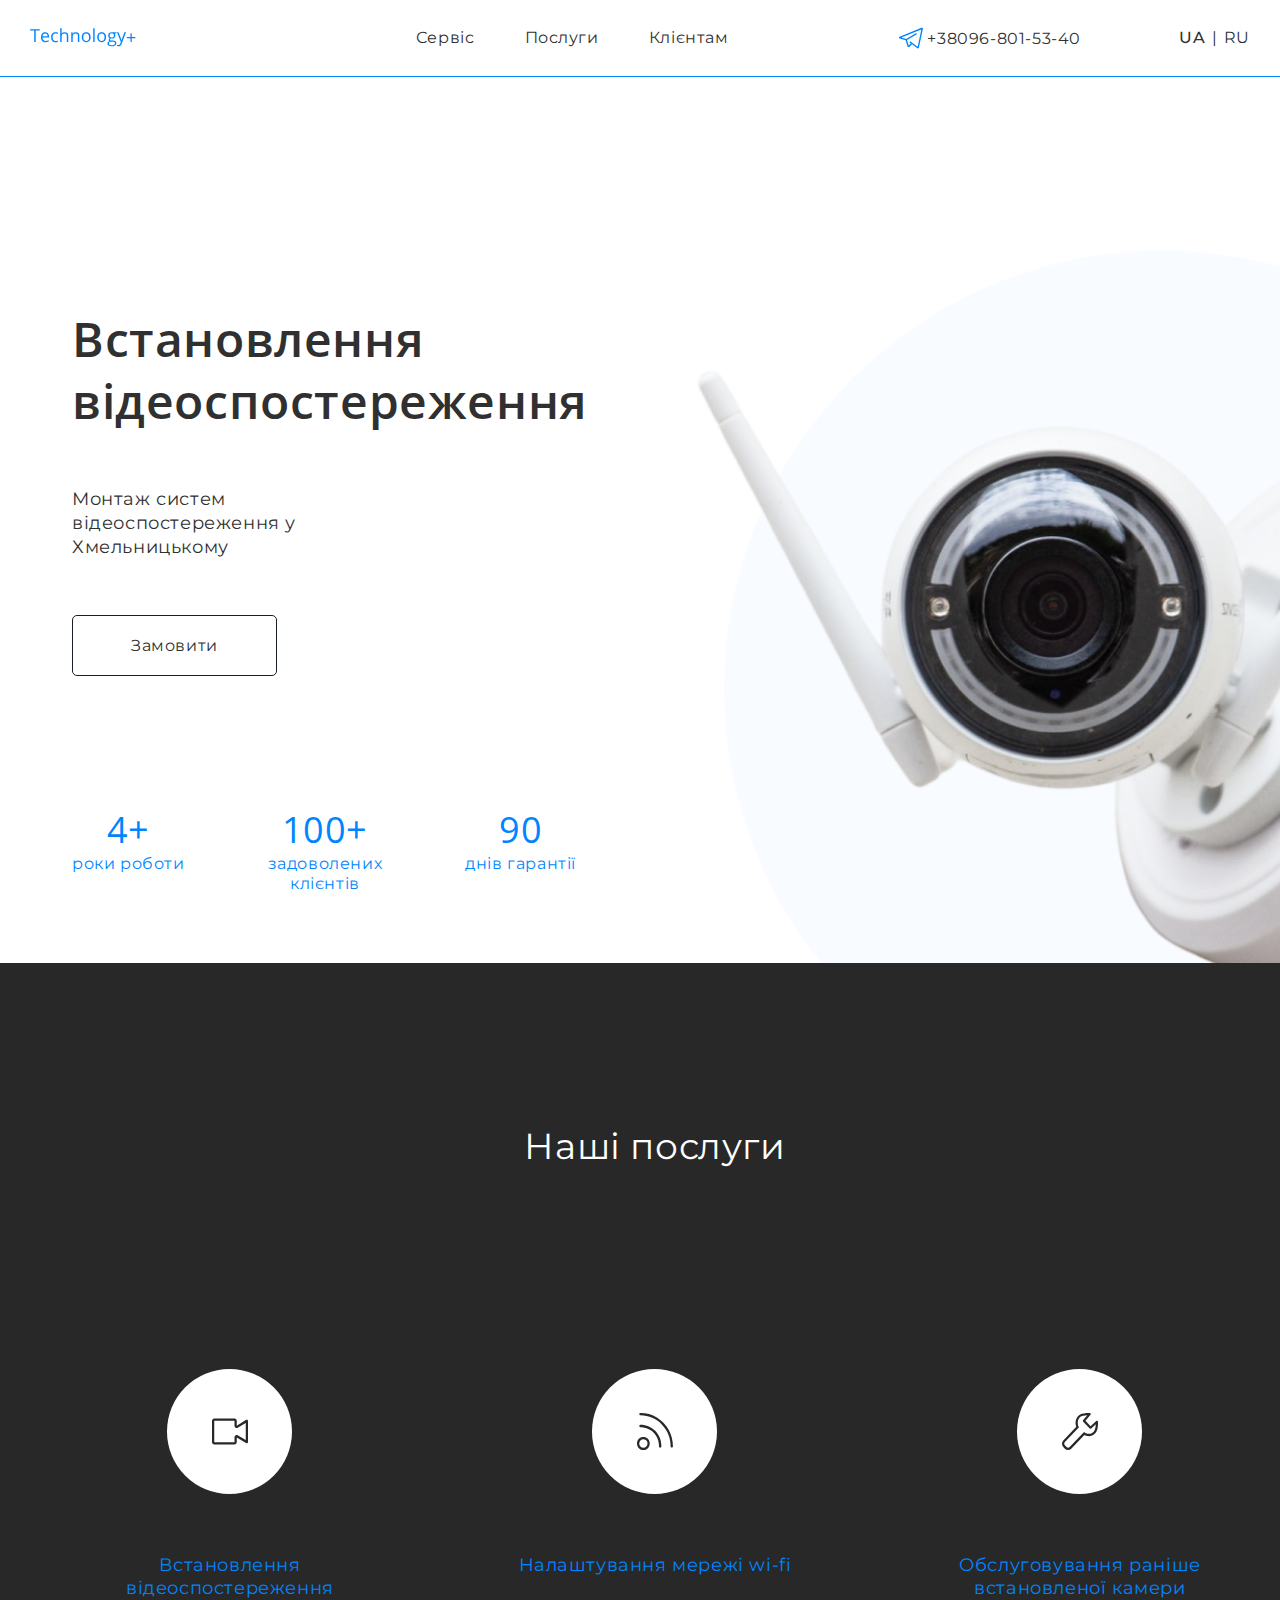
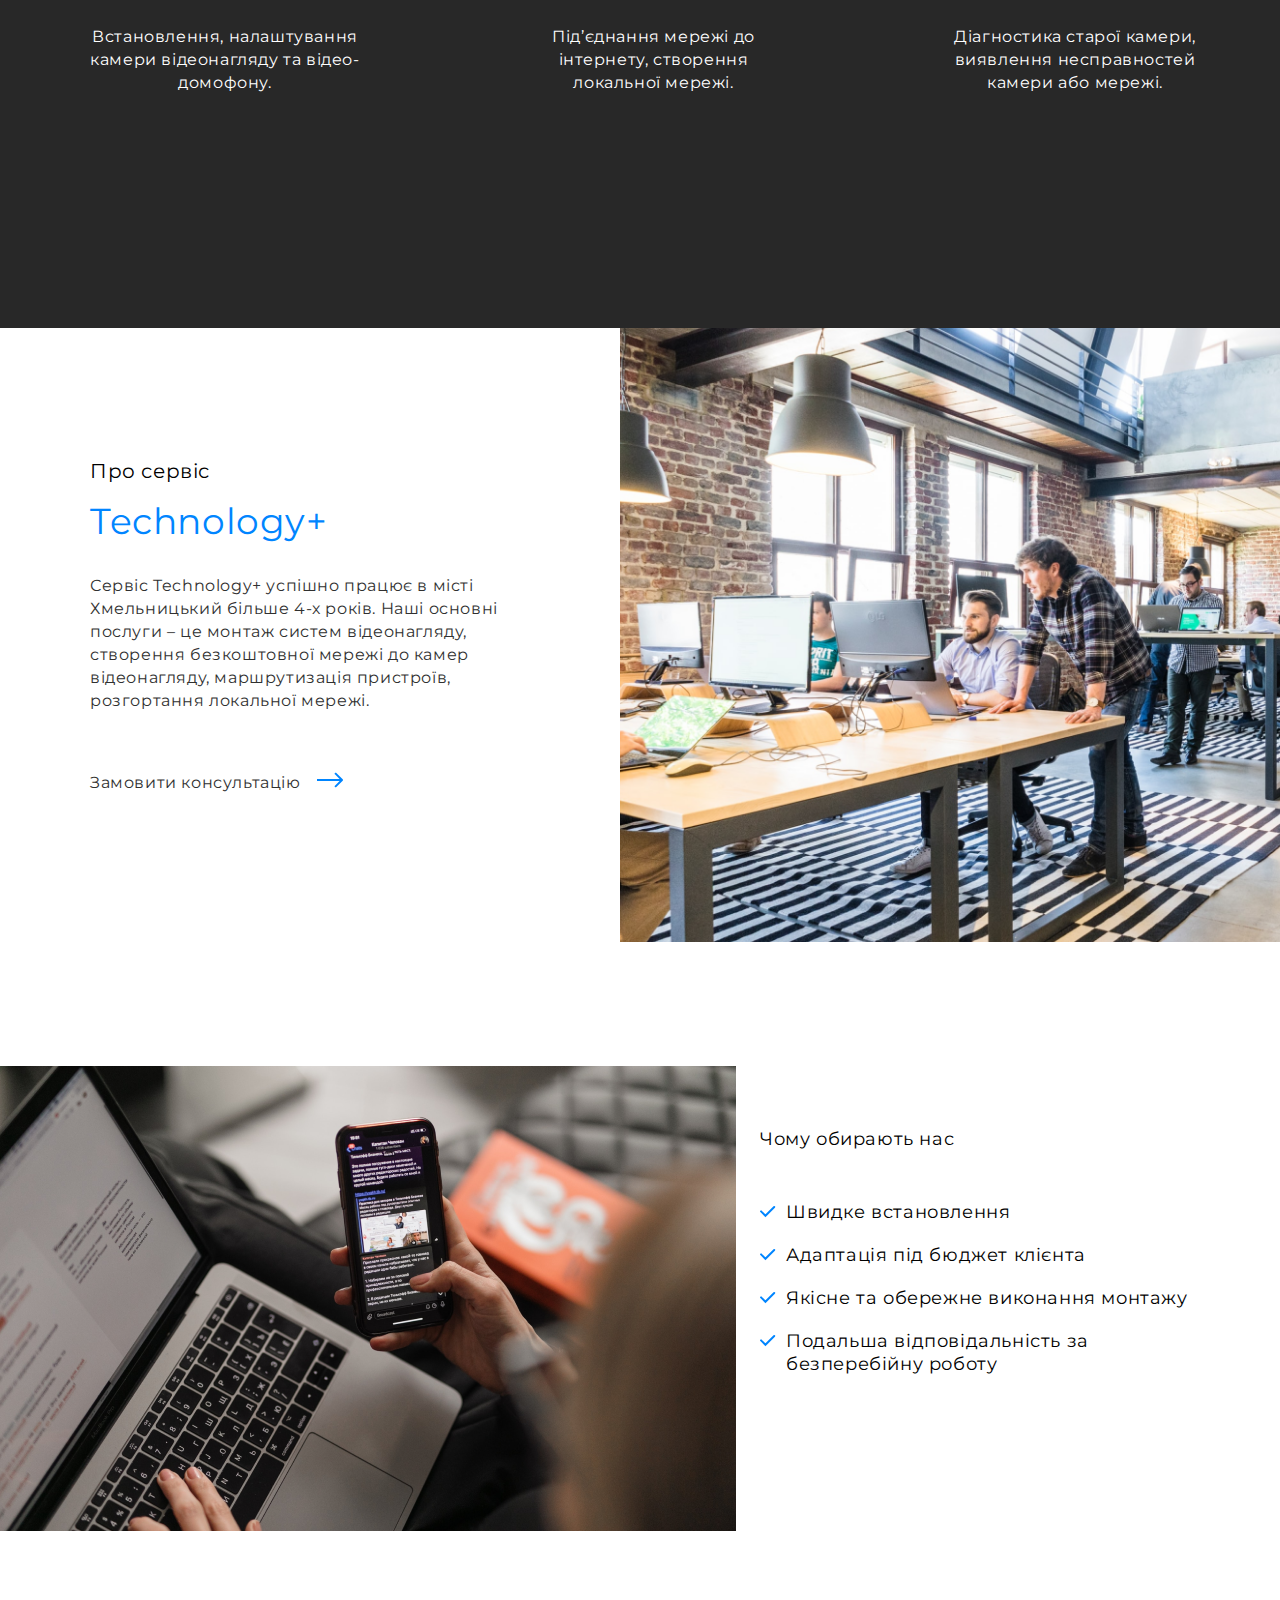
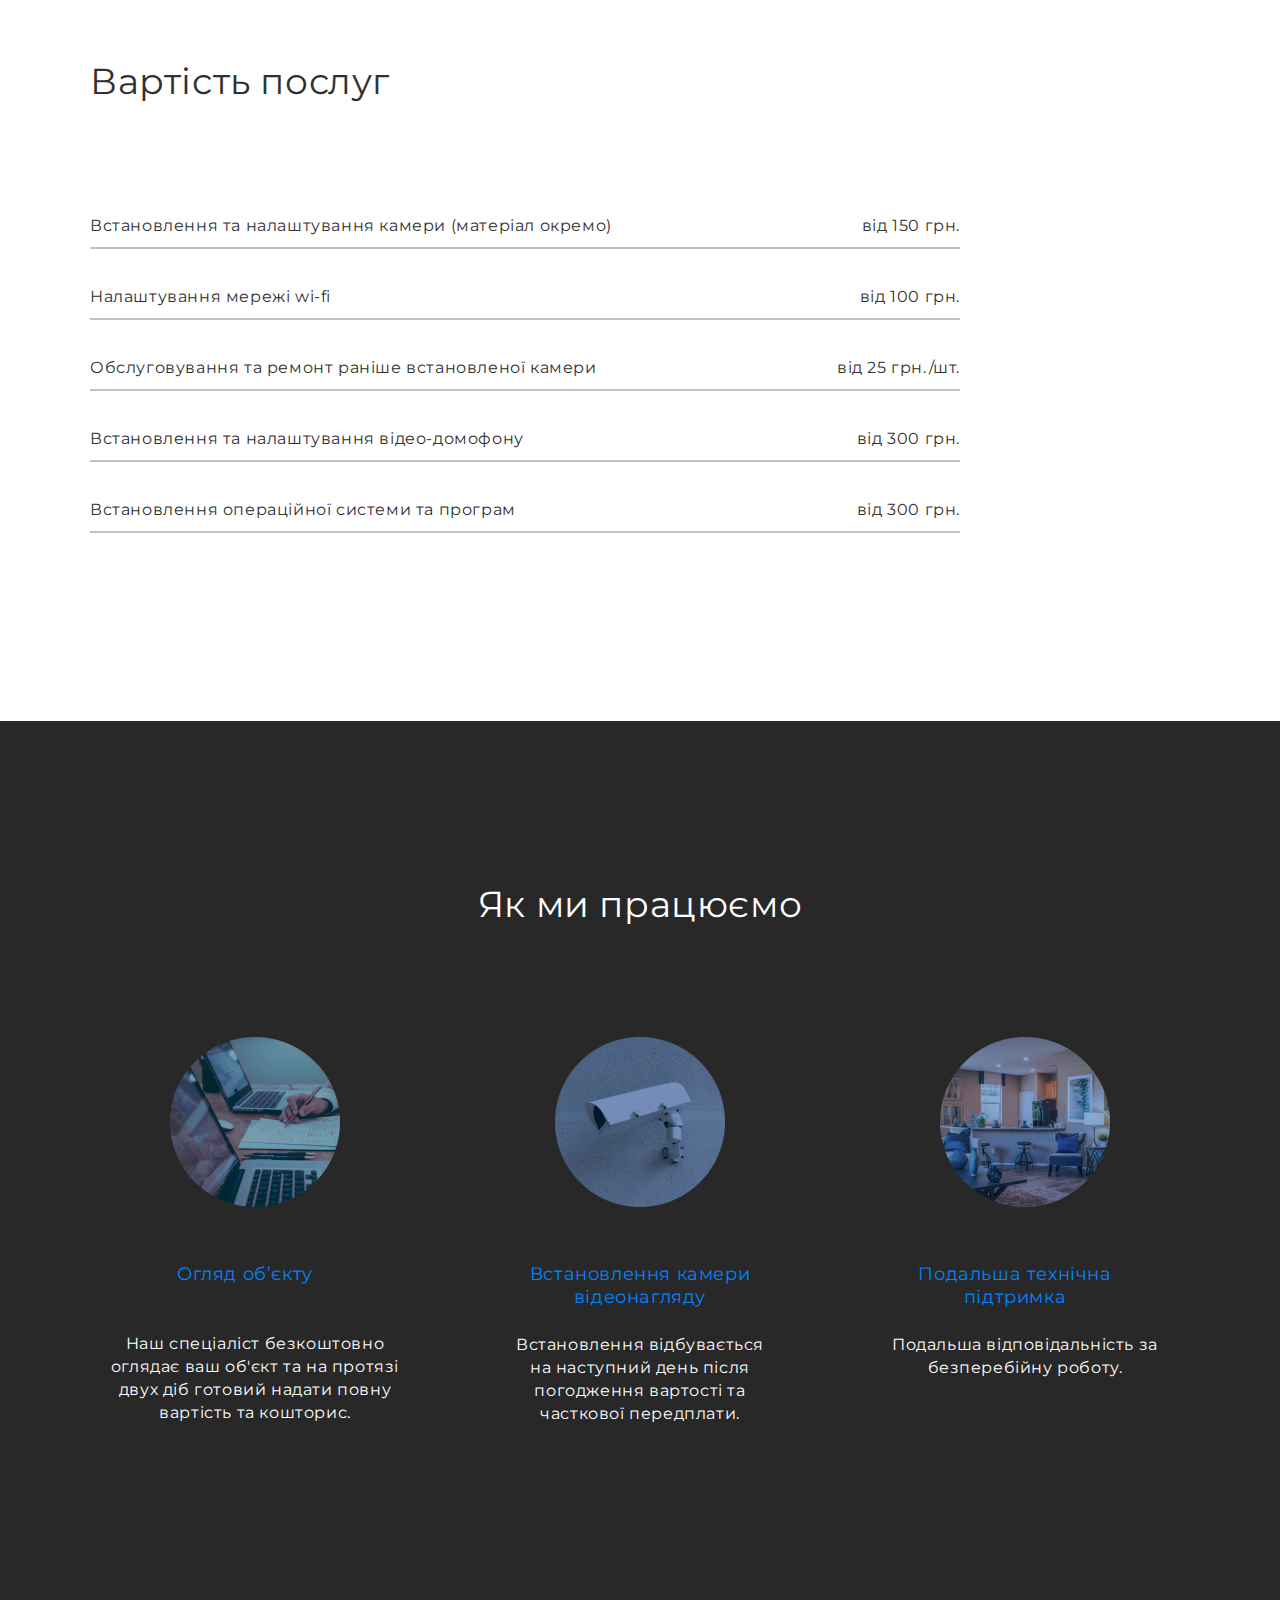
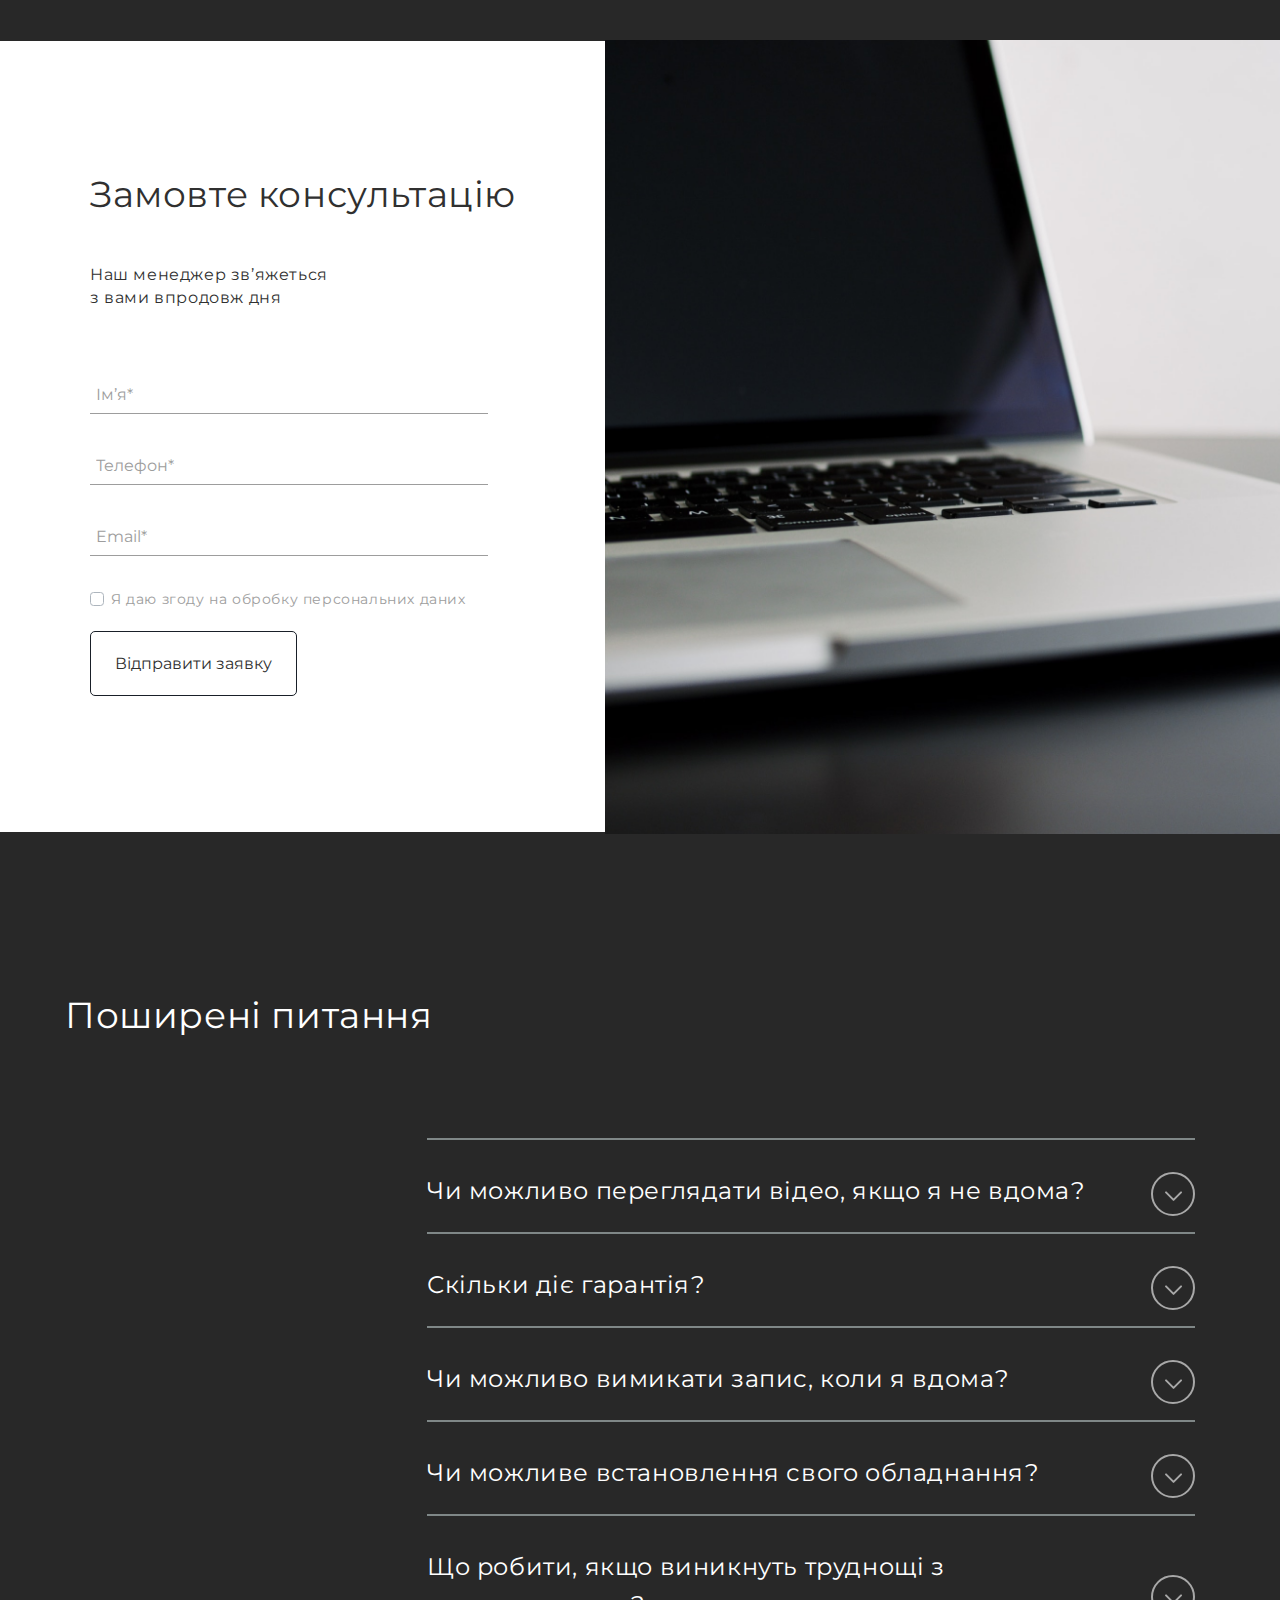
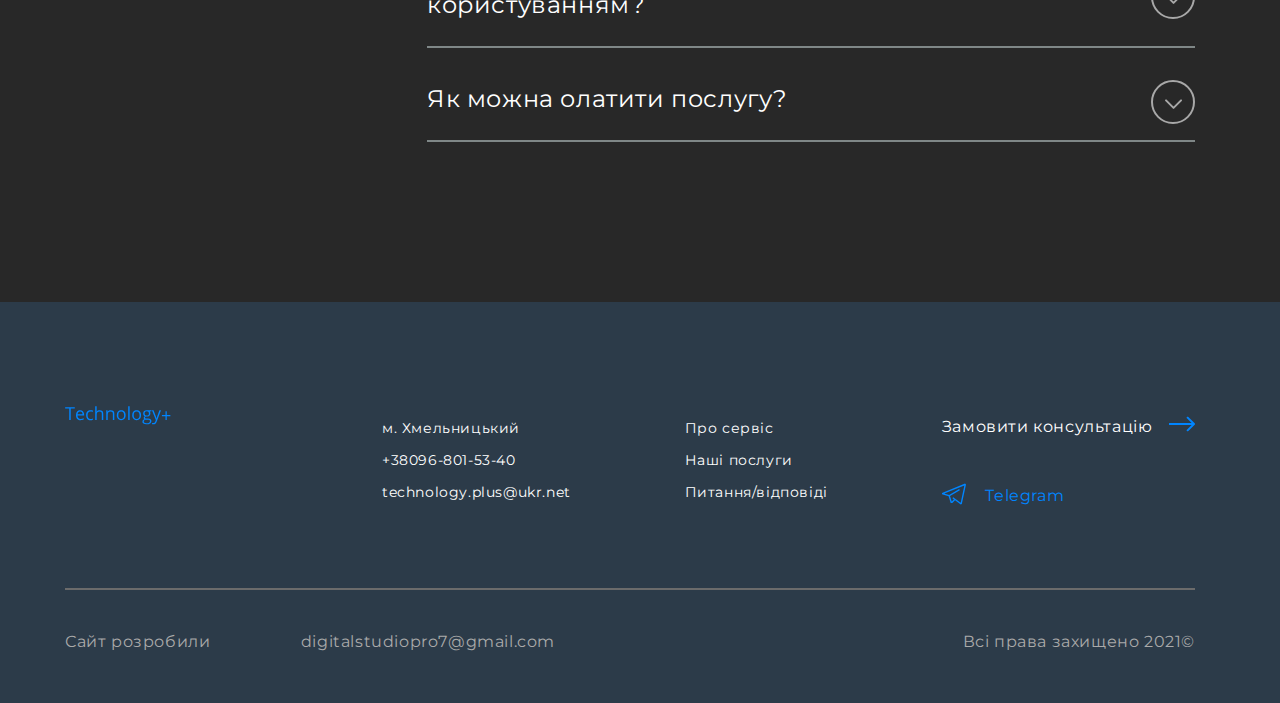
==== commit 7138a932: "Update index.html" ====
--- a/index.html
+++ b/index.html
@@ -60,10 +60,9 @@
           </li>
         </ul>
         <a class="link__logo" href="index.html">
-          <svg width="106" height="19" viewBox="0 0 106 19" fill="none" xmlns="http://www.w3.org/2000/svg">
-            <path
-              d="M5.72168 14H4.22754V2.47754H0.158203V1.15039H9.79102V2.47754H5.72168V14ZM15.583 14.1758C14.1592 14.1758 13.0342 13.7422 12.208 12.875C11.3877 12.0078 10.9775 10.8037 10.9775 9.2627C10.9775 7.70996 11.3584 6.47656 12.1201 5.5625C12.8877 4.64844 13.916 4.19141 15.2051 4.19141C16.4121 4.19141 17.3672 4.58984 18.0703 5.38672C18.7734 6.17773 19.125 7.22363 19.125 8.52441V9.44727H12.4893C12.5186 10.5781 12.8027 11.4365 13.3418 12.0225C13.8867 12.6084 14.6514 12.9014 15.6357 12.9014C16.6729 12.9014 17.6982 12.6846 18.7119 12.251V13.5518C18.1963 13.7744 17.707 13.9326 17.2441 14.0264C16.7871 14.126 16.2334 14.1758 15.583 14.1758ZM15.1875 5.41309C14.4141 5.41309 13.7959 5.66504 13.333 6.16895C12.876 6.67285 12.6064 7.37012 12.5244 8.26074H17.5605C17.5605 7.34082 17.3555 6.6377 16.9453 6.15137C16.5352 5.65918 15.9492 5.41309 15.1875 5.41309ZM25.4707 14.1758C24.0762 14.1758 22.9951 13.748 22.2275 12.8926C21.4658 12.0312 21.085 10.8154 21.085 9.24512C21.085 7.63379 21.4717 6.38867 22.2451 5.50977C23.0244 4.63086 24.1318 4.19141 25.5674 4.19141C26.0303 4.19141 26.4932 4.24121 26.9561 4.34082C27.4189 4.44043 27.7822 4.55762 28.0459 4.69238L27.5977 5.93164C27.2754 5.80273 26.9238 5.69727 26.543 5.61523C26.1621 5.52734 25.8252 5.4834 25.5322 5.4834C23.5752 5.4834 22.5967 6.73145 22.5967 9.22754C22.5967 10.4111 22.834 11.3193 23.3086 11.9521C23.7891 12.585 24.498 12.9014 25.4355 12.9014C26.2383 12.9014 27.0615 12.7285 27.9053 12.3828V13.6748C27.2607 14.0088 26.4492 14.1758 25.4707 14.1758ZM36.791 14V7.76855C36.791 6.9834 36.6123 6.39746 36.2549 6.01074C35.8975 5.62402 35.3379 5.43066 34.5762 5.43066C33.5625 5.43066 32.8213 5.70605 32.3525 6.25684C31.8896 6.80762 31.6582 7.70996 31.6582 8.96387V14H30.1992V0.324219H31.6582V4.46387C31.6582 4.96191 31.6348 5.375 31.5879 5.70312H31.6758C31.9629 5.24023 32.3701 4.87695 32.8975 4.61328C33.4307 4.34375 34.0371 4.20898 34.7168 4.20898C35.8945 4.20898 36.7764 4.49023 37.3623 5.05273C37.9541 5.60938 38.25 6.49707 38.25 7.71582V14H36.791ZM47.8477 14V7.76855C47.8477 6.9834 47.6689 6.39746 47.3115 6.01074C46.9541 5.62402 46.3945 5.43066 45.6328 5.43066C44.625 5.43066 43.8867 5.70312 43.418 6.24805C42.9492 6.79297 42.7148 7.69238 42.7148 8.94629V14H41.2559V4.36719H42.4424L42.6797 5.68555H42.75C43.0488 5.21094 43.4678 4.84473 44.0068 4.58691C44.5459 4.32324 45.1465 4.19141 45.8086 4.19141C46.9688 4.19141 47.8418 4.47266 48.4277 5.03516C49.0137 5.5918 49.3066 6.48535 49.3066 7.71582V14H47.8477ZM60.627 9.1748C60.627 10.7451 60.2314 11.9727 59.4404 12.8574C58.6494 13.7363 57.5566 14.1758 56.1621 14.1758C55.3008 14.1758 54.5361 13.9736 53.8682 13.5693C53.2002 13.165 52.6846 12.585 52.3213 11.8291C51.958 11.0732 51.7764 10.1885 51.7764 9.1748C51.7764 7.60449 52.1689 6.38281 52.9541 5.50977C53.7393 4.63086 54.8291 4.19141 56.2236 4.19141C57.5713 4.19141 58.6406 4.63965 59.4316 5.53613C60.2285 6.43262 60.627 7.64551 60.627 9.1748ZM53.2881 9.1748C53.2881 10.4053 53.5342 11.3428 54.0264 11.9873C54.5186 12.6318 55.2422 12.9541 56.1973 12.9541C57.1523 12.9541 57.876 12.6348 58.3682 11.9961C58.8662 11.3516 59.1152 10.4111 59.1152 9.1748C59.1152 7.9502 58.8662 7.02148 58.3682 6.38867C57.876 5.75 57.1465 5.43066 56.1797 5.43066C55.2246 5.43066 54.5039 5.74414 54.0176 6.37109C53.5312 6.99805 53.2881 7.93262 53.2881 9.1748ZM64.6523 14H63.1934V0.324219H64.6523V14ZM76.0605 9.1748C76.0605 10.7451 75.665 11.9727 74.874 12.8574C74.083 13.7363 72.9902 14.1758 71.5957 14.1758C70.7344 14.1758 69.9697 13.9736 69.3018 13.5693C68.6338 13.165 68.1182 12.585 67.7549 11.8291C67.3916 11.0732 67.21 10.1885 67.21 9.1748C67.21 7.60449 67.6025 6.38281 68.3877 5.50977C69.1729 4.63086 70.2627 4.19141 71.6572 4.19141C73.0049 4.19141 74.0742 4.63965 74.8652 5.53613C75.6621 6.43262 76.0605 7.64551 76.0605 9.1748ZM68.7217 9.1748C68.7217 10.4053 68.9678 11.3428 69.46 11.9873C69.9521 12.6318 70.6758 12.9541 71.6309 12.9541C72.5859 12.9541 73.3096 12.6348 73.8018 11.9961C74.2998 11.3516 74.5488 10.4111 74.5488 9.1748C74.5488 7.9502 74.2998 7.02148 73.8018 6.38867C73.3096 5.75 72.5801 5.43066 71.6133 5.43066C70.6582 5.43066 69.9375 5.74414 69.4512 6.37109C68.9648 6.99805 68.7217 7.93262 68.7217 9.1748ZM86.5107 4.36719V5.29004L84.7266 5.50098C84.8906 5.70605 85.0371 5.97559 85.166 6.30957C85.2949 6.6377 85.3594 7.00977 85.3594 7.42578C85.3594 8.36914 85.0371 9.12207 84.3926 9.68457C83.748 10.2471 82.8633 10.5283 81.7383 10.5283C81.4512 10.5283 81.1816 10.5049 80.9297 10.458C80.3086 10.7861 79.998 11.1992 79.998 11.6973C79.998 11.9609 80.1064 12.1572 80.3232 12.2861C80.54 12.4092 80.9121 12.4707 81.4395 12.4707H83.1445C84.1875 12.4707 84.9873 12.6904 85.5439 13.1299C86.1064 13.5693 86.3877 14.208 86.3877 15.0459C86.3877 16.1123 85.96 16.9238 85.1045 17.4805C84.249 18.043 83.001 18.3242 81.3604 18.3242C80.1006 18.3242 79.1279 18.0898 78.4424 17.6211C77.7627 17.1523 77.4229 16.4902 77.4229 15.6348C77.4229 15.0488 77.6104 14.542 77.9854 14.1143C78.3604 13.6865 78.8877 13.3965 79.5674 13.2441C79.3213 13.1328 79.1133 12.96 78.9434 12.7256C78.7793 12.4912 78.6973 12.2188 78.6973 11.9082C78.6973 11.5566 78.791 11.249 78.9785 10.9854C79.166 10.7217 79.4619 10.4668 79.8662 10.2207C79.3682 10.0156 78.9609 9.66699 78.6445 9.1748C78.334 8.68262 78.1787 8.12012 78.1787 7.4873C78.1787 6.43262 78.4951 5.62109 79.1279 5.05273C79.7607 4.47852 80.6572 4.19141 81.8174 4.19141C82.3213 4.19141 82.7754 4.25 83.1797 4.36719H86.5107ZM78.8291 15.6172C78.8291 16.1387 79.0488 16.5342 79.4883 16.8037C79.9277 17.0732 80.5576 17.208 81.3779 17.208C82.6025 17.208 83.5078 17.0234 84.0938 16.6543C84.6855 16.291 84.9814 15.7959 84.9814 15.1689C84.9814 14.6475 84.8203 14.2842 84.498 14.0791C84.1758 13.8799 83.5693 13.7803 82.6787 13.7803H80.9297C80.2676 13.7803 79.752 13.9385 79.3828 14.2549C79.0137 14.5713 78.8291 15.0254 78.8291 15.6172ZM79.6201 7.45215C79.6201 8.12598 79.8105 8.63574 80.1914 8.98145C80.5723 9.32715 81.1025 9.5 81.7822 9.5C83.2061 9.5 83.918 8.80859 83.918 7.42578C83.918 5.97852 83.1973 5.25488 81.7559 5.25488C81.0703 5.25488 80.543 5.43945 80.1738 5.80859C79.8047 6.17773 79.6201 6.72559 79.6201 7.45215ZM86.959 4.36719H88.5234L90.6328 9.86035C91.0957 11.1143 91.3828 12.0195 91.4941 12.5762H91.5645C91.6406 12.2773 91.7988 11.7676 92.0391 11.0469C92.2852 10.3203 93.082 8.09375 94.4297 4.36719H95.9941L91.8545 15.3359C91.4443 16.4199 90.9639 17.1875 90.4131 17.6387C89.8682 18.0957 89.1973 18.3242 88.4004 18.3242C87.9551 18.3242 87.5156 18.2744 87.082 18.1748V17.0059C87.4043 17.0762 87.7646 17.1113 88.1631 17.1113C89.165 17.1113 89.8799 16.5488 90.3076 15.4238L90.8438 14.0527L86.959 4.36719ZM101.751 7.04785H105.372V8.26074H101.751V12.0049H100.529V8.26074H96.9258V7.04785H100.529V3.28613H101.751V7.04785Z"
-              fill="#0085FF" />
+          <svg width="203" height="19" viewBox="0 0 203 19" fill="none" xmlns="http://www.w3.org/2000/svg">
+            <path d="M5.72168 14H4.22754V2.47754H0.158203V1.15039H9.79102V2.47754H5.72168V14ZM15.583 14.1758C14.1592 14.1758 13.0342 13.7422 12.208 12.875C11.3877 12.0078 10.9775 10.8037 10.9775 9.2627C10.9775 7.70996 11.3584 6.47656 12.1201 5.5625C12.8877 4.64844 13.916 4.19141 15.2051 4.19141C16.4121 4.19141 17.3672 4.58984 18.0703 5.38672C18.7734 6.17773 19.125 7.22363 19.125 8.52441V9.44727H12.4893C12.5186 10.5781 12.8027 11.4365 13.3418 12.0225C13.8867 12.6084 14.6514 12.9014 15.6357 12.9014C16.6729 12.9014 17.6982 12.6846 18.7119 12.251V13.5518C18.1963 13.7744 17.707 13.9326 17.2441 14.0264C16.7871 14.126 16.2334 14.1758 15.583 14.1758ZM15.1875 5.41309C14.4141 5.41309 13.7959 5.66504 13.333 6.16895C12.876 6.67285 12.6064 7.37012 12.5244 8.26074H17.5605C17.5605 7.34082 17.3555 6.6377 16.9453 6.15137C16.5352 5.65918 15.9492 5.41309 15.1875 5.41309ZM25.4707 14.1758C24.0762 14.1758 22.9951 13.748 22.2275 12.8926C21.4658 12.0312 21.085 10.8154 21.085 9.24512C21.085 7.63379 21.4717 6.38867 22.2451 5.50977C23.0244 4.63086 24.1318 4.19141 25.5674 4.19141C26.0303 4.19141 26.4932 4.24121 26.9561 4.34082C27.4189 4.44043 27.7822 4.55762 28.0459 4.69238L27.5977 5.93164C27.2754 5.80273 26.9238 5.69727 26.543 5.61523C26.1621 5.52734 25.8252 5.4834 25.5322 5.4834C23.5752 5.4834 22.5967 6.73145 22.5967 9.22754C22.5967 10.4111 22.834 11.3193 23.3086 11.9521C23.7891 12.585 24.498 12.9014 25.4355 12.9014C26.2383 12.9014 27.0615 12.7285 27.9053 12.3828V13.6748C27.2607 14.0088 26.4492 14.1758 25.4707 14.1758ZM36.791 14V7.76855C36.791 6.9834 36.6123 6.39746 36.2549 6.01074C35.8975 5.62402 35.3379 5.43066 34.5762 5.43066C33.5625 5.43066 32.8213 5.70605 32.3525 6.25684C31.8896 6.80762 31.6582 7.70996 31.6582 8.96387V14H30.1992V0.324219H31.6582V4.46387C31.6582 4.96191 31.6348 5.375 31.5879 5.70312H31.6758C31.9629 5.24023 32.3701 4.87695 32.8975 4.61328C33.4307 4.34375 34.0371 4.20898 34.7168 4.20898C35.8945 4.20898 36.7764 4.49023 37.3623 5.05273C37.9541 5.60938 38.25 6.49707 38.25 7.71582V14H36.791ZM47.8477 14V7.76855C47.8477 6.9834 47.6689 6.39746 47.3115 6.01074C46.9541 5.62402 46.3945 5.43066 45.6328 5.43066C44.625 5.43066 43.8867 5.70312 43.418 6.24805C42.9492 6.79297 42.7148 7.69238 42.7148 8.94629V14H41.2559V4.36719H42.4424L42.6797 5.68555H42.75C43.0488 5.21094 43.4678 4.84473 44.0068 4.58691C44.5459 4.32324 45.1465 4.19141 45.8086 4.19141C46.9688 4.19141 47.8418 4.47266 48.4277 5.03516C49.0137 5.5918 49.3066 6.48535 49.3066 7.71582V14H47.8477ZM60.627 9.1748C60.627 10.7451 60.2314 11.9727 59.4404 12.8574C58.6494 13.7363 57.5566 14.1758 56.1621 14.1758C55.3008 14.1758 54.5361 13.9736 53.8682 13.5693C53.2002 13.165 52.6846 12.585 52.3213 11.8291C51.958 11.0732 51.7764 10.1885 51.7764 9.1748C51.7764 7.60449 52.1689 6.38281 52.9541 5.50977C53.7393 4.63086 54.8291 4.19141 56.2236 4.19141C57.5713 4.19141 58.6406 4.63965 59.4316 5.53613C60.2285 6.43262 60.627 7.64551 60.627 9.1748ZM53.2881 9.1748C53.2881 10.4053 53.5342 11.3428 54.0264 11.9873C54.5186 12.6318 55.2422 12.9541 56.1973 12.9541C57.1523 12.9541 57.876 12.6348 58.3682 11.9961C58.8662 11.3516 59.1152 10.4111 59.1152 9.1748C59.1152 7.9502 58.8662 7.02148 58.3682 6.38867C57.876 5.75 57.1465 5.43066 56.1797 5.43066C55.2246 5.43066 54.5039 5.74414 54.0176 6.37109C53.5312 6.99805 53.2881 7.93262 53.2881 9.1748ZM64.6523 14H63.1934V0.324219H64.6523V14ZM76.0605 9.1748C76.0605 10.7451 75.665 11.9727 74.874 12.8574C74.083 13.7363 72.9902 14.1758 71.5957 14.1758C70.7344 14.1758 69.9697 13.9736 69.3018 13.5693C68.6338 13.165 68.1182 12.585 67.7549 11.8291C67.3916 11.0732 67.21 10.1885 67.21 9.1748C67.21 7.60449 67.6025 6.38281 68.3877 5.50977C69.1729 4.63086 70.2627 4.19141 71.6572 4.19141C73.0049 4.19141 74.0742 4.63965 74.8652 5.53613C75.6621 6.43262 76.0605 7.64551 76.0605 9.1748ZM68.7217 9.1748C68.7217 10.4053 68.9678 11.3428 69.46 11.9873C69.9521 12.6318 70.6758 12.9541 71.6309 12.9541C72.5859 12.9541 73.3096 12.6348 73.8018 11.9961C74.2998 11.3516 74.5488 10.4111 74.5488 9.1748C74.5488 7.9502 74.2998 7.02148 73.8018 6.38867C73.3096 5.75 72.5801 5.43066 71.6133 5.43066C70.6582 5.43066 69.9375 5.74414 69.4512 6.37109C68.9648 6.99805 68.7217 7.93262 68.7217 9.1748ZM86.5107 4.36719V5.29004L84.7266 5.50098C84.8906 5.70605 85.0371 5.97559 85.166 6.30957C85.2949 6.6377 85.3594 7.00977 85.3594 7.42578C85.3594 8.36914 85.0371 9.12207 84.3926 9.68457C83.748 10.2471 82.8633 10.5283 81.7383 10.5283C81.4512 10.5283 81.1816 10.5049 80.9297 10.458C80.3086 10.7861 79.998 11.1992 79.998 11.6973C79.998 11.9609 80.1064 12.1572 80.3232 12.2861C80.54 12.4092 80.9121 12.4707 81.4395 12.4707H83.1445C84.1875 12.4707 84.9873 12.6904 85.5439 13.1299C86.1064 13.5693 86.3877 14.208 86.3877 15.0459C86.3877 16.1123 85.96 16.9238 85.1045 17.4805C84.249 18.043 83.001 18.3242 81.3604 18.3242C80.1006 18.3242 79.1279 18.0898 78.4424 17.6211C77.7627 17.1523 77.4229 16.4902 77.4229 15.6348C77.4229 15.0488 77.6104 14.542 77.9854 14.1143C78.3604 13.6865 78.8877 13.3965 79.5674 13.2441C79.3213 13.1328 79.1133 12.96 78.9434 12.7256C78.7793 12.4912 78.6973 12.2188 78.6973 11.9082C78.6973 11.5566 78.791 11.249 78.9785 10.9854C79.166 10.7217 79.4619 10.4668 79.8662 10.2207C79.3682 10.0156 78.9609 9.66699 78.6445 9.1748C78.334 8.68262 78.1787 8.12012 78.1787 7.4873C78.1787 6.43262 78.4951 5.62109 79.1279 5.05273C79.7607 4.47852 80.6572 4.19141 81.8174 4.19141C82.3213 4.19141 82.7754 4.25 83.1797 4.36719H86.5107ZM78.8291 15.6172C78.8291 16.1387 79.0488 16.5342 79.4883 16.8037C79.9277 17.0732 80.5576 17.208 81.3779 17.208C82.6025 17.208 83.5078 17.0234 84.0938 16.6543C84.6855 16.291 84.9814 15.7959 84.9814 15.1689C84.9814 14.6475 84.8203 14.2842 84.498 14.0791C84.1758 13.8799 83.5693 13.7803 82.6787 13.7803H80.9297C80.2676 13.7803 79.752 13.9385 79.3828 14.2549C79.0137 14.5713 78.8291 15.0254 78.8291 15.6172ZM79.6201 7.45215C79.6201 8.12598 79.8105 8.63574 80.1914 8.98145C80.5723 9.32715 81.1025 9.5 81.7822 9.5C83.2061 9.5 83.918 8.80859 83.918 7.42578C83.918 5.97852 83.1973 5.25488 81.7559 5.25488C81.0703 5.25488 80.543 5.43945 80.1738 5.80859C79.8047 6.17773 79.6201 6.72559 79.6201 7.45215ZM86.959 4.36719H88.5234L90.6328 9.86035C91.0957 11.1143 91.3828 12.0195 91.4941 12.5762H91.5645C91.6406 12.2773 91.7988 11.7676 92.0391 11.0469C92.2852 10.3203 93.082 8.09375 94.4297 4.36719H95.9941L91.8545 15.3359C91.4443 16.4199 90.9639 17.1875 90.4131 17.6387C89.8682 18.0957 89.1973 18.3242 88.4004 18.3242C87.9551 18.3242 87.5156 18.2744 87.082 18.1748V17.0059C87.4043 17.0762 87.7646 17.1113 88.1631 17.1113C89.165 17.1113 89.8799 16.5488 90.3076 15.4238L90.8438 14.0527L86.959 4.36719Z" fill="#0085FF"/>
+            <path d="M101.739 9.04785H105.36V10.2607H101.739V14.0049H100.518V10.2607H96.9141V9.04785H100.518V5.28613H101.739V9.04785Z" fill="#0085FF"/>
           </svg>
         </a>
         <nav class="menu">
@@ -409,7 +408,9 @@
         <div class="accordion">
           <div class="accordion-item">
             <div class="accordion-title title-one">
-              Чи можливо переглядати відео, якщо я не вдома?
+              <p>
+                Чи можливо переглядати відео, якщо я не вдома?
+              </p>
               <span class="accordion-title__span">
                 <svg class="accordion-span__svg svg-one" width="44" height="44" viewBox="0 0 44 44" fill="none"
                   xmlns="http://www.w3.org/2000/svg">
@@ -427,7 +428,9 @@
           </div>
           <div class="accordion-item">
             <div class="accordion-title title-two">
-              Скільки діє гарантія?
+              <p>
+                Скільки діє гарантія?
+              </p>
               <span class="accordion-title__span">
                 <svg class="accordion-span__svg svg-two" width="44" height="44" viewBox="0 0 44 44" fill="none"
                   xmlns="http://www.w3.org/2000/svg">
@@ -445,7 +448,9 @@
           </div>
           <div class="accordion-item">
             <div class="accordion-title title-three">
-              Чи можливо вимикати запис, коли я вдома?
+              <p>
+                Чи можливо вимикати запис, коли я вдома?
+              </p>
               <span class="accordion-title__span">
                 <svg class="accordion-span__svg svg-three" width="44" height="44" viewBox="0 0 44 44" fill="none"
                   xmlns="http://www.w3.org/2000/svg">
@@ -463,8 +468,10 @@
           </div>
           <div class="accordion-item">
             <div class="accordion-title title-four">
-              Чи можливе встановлення свого обладнання?
-              <span class="accordion-title__span">
+              <p>
+                Чи можливе встановлення свого обладнання?
+              </p>
+               <span class="accordion-title__span">
                 <svg class="accordion-span__svg svg-four" width="44" height="44" viewBox="0 0 44 44" fill="none"
                   xmlns="http://www.w3.org/2000/svg">
                   <circle cx="22" cy="22" r="21" stroke="#A8A8A8" stroke-width="2" />
@@ -533,10 +540,9 @@
           </a>
         </button>
         <a class="footer-link__logo" href="index.html">
-          <svg width="106" height="19" viewBox="0 0 106 19" fill="none" xmlns="http://www.w3.org/2000/svg">
-            <path
-              d="M5.72168 14H4.22754V2.47754H0.158203V1.15039H9.79102V2.47754H5.72168V14ZM15.583 14.1758C14.1592 14.1758 13.0342 13.7422 12.208 12.875C11.3877 12.0078 10.9775 10.8037 10.9775 9.2627C10.9775 7.70996 11.3584 6.47656 12.1201 5.5625C12.8877 4.64844 13.916 4.19141 15.2051 4.19141C16.4121 4.19141 17.3672 4.58984 18.0703 5.38672C18.7734 6.17773 19.125 7.22363 19.125 8.52441V9.44727H12.4893C12.5186 10.5781 12.8027 11.4365 13.3418 12.0225C13.8867 12.6084 14.6514 12.9014 15.6357 12.9014C16.6729 12.9014 17.6982 12.6846 18.7119 12.251V13.5518C18.1963 13.7744 17.707 13.9326 17.2441 14.0264C16.7871 14.126 16.2334 14.1758 15.583 14.1758ZM15.1875 5.41309C14.4141 5.41309 13.7959 5.66504 13.333 6.16895C12.876 6.67285 12.6064 7.37012 12.5244 8.26074H17.5605C17.5605 7.34082 17.3555 6.6377 16.9453 6.15137C16.5352 5.65918 15.9492 5.41309 15.1875 5.41309ZM25.4707 14.1758C24.0762 14.1758 22.9951 13.748 22.2275 12.8926C21.4658 12.0312 21.085 10.8154 21.085 9.24512C21.085 7.63379 21.4717 6.38867 22.2451 5.50977C23.0244 4.63086 24.1318 4.19141 25.5674 4.19141C26.0303 4.19141 26.4932 4.24121 26.9561 4.34082C27.4189 4.44043 27.7822 4.55762 28.0459 4.69238L27.5977 5.93164C27.2754 5.80273 26.9238 5.69727 26.543 5.61523C26.1621 5.52734 25.8252 5.4834 25.5322 5.4834C23.5752 5.4834 22.5967 6.73145 22.5967 9.22754C22.5967 10.4111 22.834 11.3193 23.3086 11.9521C23.7891 12.585 24.498 12.9014 25.4355 12.9014C26.2383 12.9014 27.0615 12.7285 27.9053 12.3828V13.6748C27.2607 14.0088 26.4492 14.1758 25.4707 14.1758ZM36.791 14V7.76855C36.791 6.9834 36.6123 6.39746 36.2549 6.01074C35.8975 5.62402 35.3379 5.43066 34.5762 5.43066C33.5625 5.43066 32.8213 5.70605 32.3525 6.25684C31.8896 6.80762 31.6582 7.70996 31.6582 8.96387V14H30.1992V0.324219H31.6582V4.46387C31.6582 4.96191 31.6348 5.375 31.5879 5.70312H31.6758C31.9629 5.24023 32.3701 4.87695 32.8975 4.61328C33.4307 4.34375 34.0371 4.20898 34.7168 4.20898C35.8945 4.20898 36.7764 4.49023 37.3623 5.05273C37.9541 5.60938 38.25 6.49707 38.25 7.71582V14H36.791ZM47.8477 14V7.76855C47.8477 6.9834 47.6689 6.39746 47.3115 6.01074C46.9541 5.62402 46.3945 5.43066 45.6328 5.43066C44.625 5.43066 43.8867 5.70312 43.418 6.24805C42.9492 6.79297 42.7148 7.69238 42.7148 8.94629V14H41.2559V4.36719H42.4424L42.6797 5.68555H42.75C43.0488 5.21094 43.4678 4.84473 44.0068 4.58691C44.5459 4.32324 45.1465 4.19141 45.8086 4.19141C46.9688 4.19141 47.8418 4.47266 48.4277 5.03516C49.0137 5.5918 49.3066 6.48535 49.3066 7.71582V14H47.8477ZM60.627 9.1748C60.627 10.7451 60.2314 11.9727 59.4404 12.8574C58.6494 13.7363 57.5566 14.1758 56.1621 14.1758C55.3008 14.1758 54.5361 13.9736 53.8682 13.5693C53.2002 13.165 52.6846 12.585 52.3213 11.8291C51.958 11.0732 51.7764 10.1885 51.7764 9.1748C51.7764 7.60449 52.1689 6.38281 52.9541 5.50977C53.7393 4.63086 54.8291 4.19141 56.2236 4.19141C57.5713 4.19141 58.6406 4.63965 59.4316 5.53613C60.2285 6.43262 60.627 7.64551 60.627 9.1748ZM53.2881 9.1748C53.2881 10.4053 53.5342 11.3428 54.0264 11.9873C54.5186 12.6318 55.2422 12.9541 56.1973 12.9541C57.1523 12.9541 57.876 12.6348 58.3682 11.9961C58.8662 11.3516 59.1152 10.4111 59.1152 9.1748C59.1152 7.9502 58.8662 7.02148 58.3682 6.38867C57.876 5.75 57.1465 5.43066 56.1797 5.43066C55.2246 5.43066 54.5039 5.74414 54.0176 6.37109C53.5312 6.99805 53.2881 7.93262 53.2881 9.1748ZM64.6523 14H63.1934V0.324219H64.6523V14ZM76.0605 9.1748C76.0605 10.7451 75.665 11.9727 74.874 12.8574C74.083 13.7363 72.9902 14.1758 71.5957 14.1758C70.7344 14.1758 69.9697 13.9736 69.3018 13.5693C68.6338 13.165 68.1182 12.585 67.7549 11.8291C67.3916 11.0732 67.21 10.1885 67.21 9.1748C67.21 7.60449 67.6025 6.38281 68.3877 5.50977C69.1729 4.63086 70.2627 4.19141 71.6572 4.19141C73.0049 4.19141 74.0742 4.63965 74.8652 5.53613C75.6621 6.43262 76.0605 7.64551 76.0605 9.1748ZM68.7217 9.1748C68.7217 10.4053 68.9678 11.3428 69.46 11.9873C69.9521 12.6318 70.6758 12.9541 71.6309 12.9541C72.5859 12.9541 73.3096 12.6348 73.8018 11.9961C74.2998 11.3516 74.5488 10.4111 74.5488 9.1748C74.5488 7.9502 74.2998 7.02148 73.8018 6.38867C73.3096 5.75 72.5801 5.43066 71.6133 5.43066C70.6582 5.43066 69.9375 5.74414 69.4512 6.37109C68.9648 6.99805 68.7217 7.93262 68.7217 9.1748ZM86.5107 4.36719V5.29004L84.7266 5.50098C84.8906 5.70605 85.0371 5.97559 85.166 6.30957C85.2949 6.6377 85.3594 7.00977 85.3594 7.42578C85.3594 8.36914 85.0371 9.12207 84.3926 9.68457C83.748 10.2471 82.8633 10.5283 81.7383 10.5283C81.4512 10.5283 81.1816 10.5049 80.9297 10.458C80.3086 10.7861 79.998 11.1992 79.998 11.6973C79.998 11.9609 80.1064 12.1572 80.3232 12.2861C80.54 12.4092 80.9121 12.4707 81.4395 12.4707H83.1445C84.1875 12.4707 84.9873 12.6904 85.5439 13.1299C86.1064 13.5693 86.3877 14.208 86.3877 15.0459C86.3877 16.1123 85.96 16.9238 85.1045 17.4805C84.249 18.043 83.001 18.3242 81.3604 18.3242C80.1006 18.3242 79.1279 18.0898 78.4424 17.6211C77.7627 17.1523 77.4229 16.4902 77.4229 15.6348C77.4229 15.0488 77.6104 14.542 77.9854 14.1143C78.3604 13.6865 78.8877 13.3965 79.5674 13.2441C79.3213 13.1328 79.1133 12.96 78.9434 12.7256C78.7793 12.4912 78.6973 12.2188 78.6973 11.9082C78.6973 11.5566 78.791 11.249 78.9785 10.9854C79.166 10.7217 79.4619 10.4668 79.8662 10.2207C79.3682 10.0156 78.9609 9.66699 78.6445 9.1748C78.334 8.68262 78.1787 8.12012 78.1787 7.4873C78.1787 6.43262 78.4951 5.62109 79.1279 5.05273C79.7607 4.47852 80.6572 4.19141 81.8174 4.19141C82.3213 4.19141 82.7754 4.25 83.1797 4.36719H86.5107ZM78.8291 15.6172C78.8291 16.1387 79.0488 16.5342 79.4883 16.8037C79.9277 17.0732 80.5576 17.208 81.3779 17.208C82.6025 17.208 83.5078 17.0234 84.0938 16.6543C84.6855 16.291 84.9814 15.7959 84.9814 15.1689C84.9814 14.6475 84.8203 14.2842 84.498 14.0791C84.1758 13.8799 83.5693 13.7803 82.6787 13.7803H80.9297C80.2676 13.7803 79.752 13.9385 79.3828 14.2549C79.0137 14.5713 78.8291 15.0254 78.8291 15.6172ZM79.6201 7.45215C79.6201 8.12598 79.8105 8.63574 80.1914 8.98145C80.5723 9.32715 81.1025 9.5 81.7822 9.5C83.2061 9.5 83.918 8.80859 83.918 7.42578C83.918 5.97852 83.1973 5.25488 81.7559 5.25488C81.0703 5.25488 80.543 5.43945 80.1738 5.80859C79.8047 6.17773 79.6201 6.72559 79.6201 7.45215ZM86.959 4.36719H88.5234L90.6328 9.86035C91.0957 11.1143 91.3828 12.0195 91.4941 12.5762H91.5645C91.6406 12.2773 91.7988 11.7676 92.0391 11.0469C92.2852 10.3203 93.082 8.09375 94.4297 4.36719H95.9941L91.8545 15.3359C91.4443 16.4199 90.9639 17.1875 90.4131 17.6387C89.8682 18.0957 89.1973 18.3242 88.4004 18.3242C87.9551 18.3242 87.5156 18.2744 87.082 18.1748V17.0059C87.4043 17.0762 87.7646 17.1113 88.1631 17.1113C89.165 17.1113 89.8799 16.5488 90.3076 15.4238L90.8438 14.0527L86.959 4.36719ZM101.751 7.04785H105.372V8.26074H101.751V12.0049H100.529V8.26074H96.9258V7.04785H100.529V3.28613H101.751V7.04785Z"
-              fill="#0085FF" />
+          <svg width="203" height="19" viewBox="0 0 203 19" fill="none" xmlns="http://www.w3.org/2000/svg">
+            <path d="M5.72168 14H4.22754V2.47754H0.158203V1.15039H9.79102V2.47754H5.72168V14ZM15.583 14.1758C14.1592 14.1758 13.0342 13.7422 12.208 12.875C11.3877 12.0078 10.9775 10.8037 10.9775 9.2627C10.9775 7.70996 11.3584 6.47656 12.1201 5.5625C12.8877 4.64844 13.916 4.19141 15.2051 4.19141C16.4121 4.19141 17.3672 4.58984 18.0703 5.38672C18.7734 6.17773 19.125 7.22363 19.125 8.52441V9.44727H12.4893C12.5186 10.5781 12.8027 11.4365 13.3418 12.0225C13.8867 12.6084 14.6514 12.9014 15.6357 12.9014C16.6729 12.9014 17.6982 12.6846 18.7119 12.251V13.5518C18.1963 13.7744 17.707 13.9326 17.2441 14.0264C16.7871 14.126 16.2334 14.1758 15.583 14.1758ZM15.1875 5.41309C14.4141 5.41309 13.7959 5.66504 13.333 6.16895C12.876 6.67285 12.6064 7.37012 12.5244 8.26074H17.5605C17.5605 7.34082 17.3555 6.6377 16.9453 6.15137C16.5352 5.65918 15.9492 5.41309 15.1875 5.41309ZM25.4707 14.1758C24.0762 14.1758 22.9951 13.748 22.2275 12.8926C21.4658 12.0312 21.085 10.8154 21.085 9.24512C21.085 7.63379 21.4717 6.38867 22.2451 5.50977C23.0244 4.63086 24.1318 4.19141 25.5674 4.19141C26.0303 4.19141 26.4932 4.24121 26.9561 4.34082C27.4189 4.44043 27.7822 4.55762 28.0459 4.69238L27.5977 5.93164C27.2754 5.80273 26.9238 5.69727 26.543 5.61523C26.1621 5.52734 25.8252 5.4834 25.5322 5.4834C23.5752 5.4834 22.5967 6.73145 22.5967 9.22754C22.5967 10.4111 22.834 11.3193 23.3086 11.9521C23.7891 12.585 24.498 12.9014 25.4355 12.9014C26.2383 12.9014 27.0615 12.7285 27.9053 12.3828V13.6748C27.2607 14.0088 26.4492 14.1758 25.4707 14.1758ZM36.791 14V7.76855C36.791 6.9834 36.6123 6.39746 36.2549 6.01074C35.8975 5.62402 35.3379 5.43066 34.5762 5.43066C33.5625 5.43066 32.8213 5.70605 32.3525 6.25684C31.8896 6.80762 31.6582 7.70996 31.6582 8.96387V14H30.1992V0.324219H31.6582V4.46387C31.6582 4.96191 31.6348 5.375 31.5879 5.70312H31.6758C31.9629 5.24023 32.3701 4.87695 32.8975 4.61328C33.4307 4.34375 34.0371 4.20898 34.7168 4.20898C35.8945 4.20898 36.7764 4.49023 37.3623 5.05273C37.9541 5.60938 38.25 6.49707 38.25 7.71582V14H36.791ZM47.8477 14V7.76855C47.8477 6.9834 47.6689 6.39746 47.3115 6.01074C46.9541 5.62402 46.3945 5.43066 45.6328 5.43066C44.625 5.43066 43.8867 5.70312 43.418 6.24805C42.9492 6.79297 42.7148 7.69238 42.7148 8.94629V14H41.2559V4.36719H42.4424L42.6797 5.68555H42.75C43.0488 5.21094 43.4678 4.84473 44.0068 4.58691C44.5459 4.32324 45.1465 4.19141 45.8086 4.19141C46.9688 4.19141 47.8418 4.47266 48.4277 5.03516C49.0137 5.5918 49.3066 6.48535 49.3066 7.71582V14H47.8477ZM60.627 9.1748C60.627 10.7451 60.2314 11.9727 59.4404 12.8574C58.6494 13.7363 57.5566 14.1758 56.1621 14.1758C55.3008 14.1758 54.5361 13.9736 53.8682 13.5693C53.2002 13.165 52.6846 12.585 52.3213 11.8291C51.958 11.0732 51.7764 10.1885 51.7764 9.1748C51.7764 7.60449 52.1689 6.38281 52.9541 5.50977C53.7393 4.63086 54.8291 4.19141 56.2236 4.19141C57.5713 4.19141 58.6406 4.63965 59.4316 5.53613C60.2285 6.43262 60.627 7.64551 60.627 9.1748ZM53.2881 9.1748C53.2881 10.4053 53.5342 11.3428 54.0264 11.9873C54.5186 12.6318 55.2422 12.9541 56.1973 12.9541C57.1523 12.9541 57.876 12.6348 58.3682 11.9961C58.8662 11.3516 59.1152 10.4111 59.1152 9.1748C59.1152 7.9502 58.8662 7.02148 58.3682 6.38867C57.876 5.75 57.1465 5.43066 56.1797 5.43066C55.2246 5.43066 54.5039 5.74414 54.0176 6.37109C53.5312 6.99805 53.2881 7.93262 53.2881 9.1748ZM64.6523 14H63.1934V0.324219H64.6523V14ZM76.0605 9.1748C76.0605 10.7451 75.665 11.9727 74.874 12.8574C74.083 13.7363 72.9902 14.1758 71.5957 14.1758C70.7344 14.1758 69.9697 13.9736 69.3018 13.5693C68.6338 13.165 68.1182 12.585 67.7549 11.8291C67.3916 11.0732 67.21 10.1885 67.21 9.1748C67.21 7.60449 67.6025 6.38281 68.3877 5.50977C69.1729 4.63086 70.2627 4.19141 71.6572 4.19141C73.0049 4.19141 74.0742 4.63965 74.8652 5.53613C75.6621 6.43262 76.0605 7.64551 76.0605 9.1748ZM68.7217 9.1748C68.7217 10.4053 68.9678 11.3428 69.46 11.9873C69.9521 12.6318 70.6758 12.9541 71.6309 12.9541C72.5859 12.9541 73.3096 12.6348 73.8018 11.9961C74.2998 11.3516 74.5488 10.4111 74.5488 9.1748C74.5488 7.9502 74.2998 7.02148 73.8018 6.38867C73.3096 5.75 72.5801 5.43066 71.6133 5.43066C70.6582 5.43066 69.9375 5.74414 69.4512 6.37109C68.9648 6.99805 68.7217 7.93262 68.7217 9.1748ZM86.5107 4.36719V5.29004L84.7266 5.50098C84.8906 5.70605 85.0371 5.97559 85.166 6.30957C85.2949 6.6377 85.3594 7.00977 85.3594 7.42578C85.3594 8.36914 85.0371 9.12207 84.3926 9.68457C83.748 10.2471 82.8633 10.5283 81.7383 10.5283C81.4512 10.5283 81.1816 10.5049 80.9297 10.458C80.3086 10.7861 79.998 11.1992 79.998 11.6973C79.998 11.9609 80.1064 12.1572 80.3232 12.2861C80.54 12.4092 80.9121 12.4707 81.4395 12.4707H83.1445C84.1875 12.4707 84.9873 12.6904 85.5439 13.1299C86.1064 13.5693 86.3877 14.208 86.3877 15.0459C86.3877 16.1123 85.96 16.9238 85.1045 17.4805C84.249 18.043 83.001 18.3242 81.3604 18.3242C80.1006 18.3242 79.1279 18.0898 78.4424 17.6211C77.7627 17.1523 77.4229 16.4902 77.4229 15.6348C77.4229 15.0488 77.6104 14.542 77.9854 14.1143C78.3604 13.6865 78.8877 13.3965 79.5674 13.2441C79.3213 13.1328 79.1133 12.96 78.9434 12.7256C78.7793 12.4912 78.6973 12.2188 78.6973 11.9082C78.6973 11.5566 78.791 11.249 78.9785 10.9854C79.166 10.7217 79.4619 10.4668 79.8662 10.2207C79.3682 10.0156 78.9609 9.66699 78.6445 9.1748C78.334 8.68262 78.1787 8.12012 78.1787 7.4873C78.1787 6.43262 78.4951 5.62109 79.1279 5.05273C79.7607 4.47852 80.6572 4.19141 81.8174 4.19141C82.3213 4.19141 82.7754 4.25 83.1797 4.36719H86.5107ZM78.8291 15.6172C78.8291 16.1387 79.0488 16.5342 79.4883 16.8037C79.9277 17.0732 80.5576 17.208 81.3779 17.208C82.6025 17.208 83.5078 17.0234 84.0938 16.6543C84.6855 16.291 84.9814 15.7959 84.9814 15.1689C84.9814 14.6475 84.8203 14.2842 84.498 14.0791C84.1758 13.8799 83.5693 13.7803 82.6787 13.7803H80.9297C80.2676 13.7803 79.752 13.9385 79.3828 14.2549C79.0137 14.5713 78.8291 15.0254 78.8291 15.6172ZM79.6201 7.45215C79.6201 8.12598 79.8105 8.63574 80.1914 8.98145C80.5723 9.32715 81.1025 9.5 81.7822 9.5C83.2061 9.5 83.918 8.80859 83.918 7.42578C83.918 5.97852 83.1973 5.25488 81.7559 5.25488C81.0703 5.25488 80.543 5.43945 80.1738 5.80859C79.8047 6.17773 79.6201 6.72559 79.6201 7.45215ZM86.959 4.36719H88.5234L90.6328 9.86035C91.0957 11.1143 91.3828 12.0195 91.4941 12.5762H91.5645C91.6406 12.2773 91.7988 11.7676 92.0391 11.0469C92.2852 10.3203 93.082 8.09375 94.4297 4.36719H95.9941L91.8545 15.3359C91.4443 16.4199 90.9639 17.1875 90.4131 17.6387C89.8682 18.0957 89.1973 18.3242 88.4004 18.3242C87.9551 18.3242 87.5156 18.2744 87.082 18.1748V17.0059C87.4043 17.0762 87.7646 17.1113 88.1631 17.1113C89.165 17.1113 89.8799 16.5488 90.3076 15.4238L90.8438 14.0527L86.959 4.36719Z" fill="#0085FF"/>
+            <path d="M101.739 9.04785H105.36V10.2607H101.739V14.0049H100.518V10.2607H96.9141V9.04785H100.518V5.28613H101.739V9.04785Z" fill="#0085FF"/>
           </svg>
         </a>
         <ul class="footer__contact-list">
--- a/css/style.css
+++ b/css/style.css
@@ -135,6 +135,11 @@
   -webkit-transition: all .5s;
   -o-transition: all .5s;
   transition: all .5s;
+  opacity: 0;
+}
+
+.brgr__list--active {
+  opacity: 100;
 }
 
 .brgr__list a {
@@ -802,6 +807,7 @@
   -webkit-transition: all 0.3s;
   -o-transition: all 0.3s;
   transition: all 0.3s;
+  opacity: 0;
 }
   
 .content-one--active,
@@ -811,7 +817,7 @@
 .content-five--active,
 .content-six--active {
   margin-bottom: 20px;
-  opacity: 100%;
+  opacity: 100;
   transition: all 0.5s;
 }
 
@@ -1213,7 +1219,6 @@
   }
   .accordion-title svg {
     width: 44px;
-    left: 44%;
     bottom: 12%;
   }
   .accordion-title circle,
@@ -1226,19 +1231,19 @@
   .accordion-title {
     display: block;
     font-size: 16px;
-    padding: 6px 0;
+    padding: 14px 0 8px 23px;
     text-align: center;
   }
+  .accordion-title__text {
+    margin-bottom: 12px;
+  }
+  .accordion-title__span {
+    display: inline-block; 
+  }
+    
   .accordion-content {
     font-size: 13px;
     text-align: center;
-  }
-  .accordion-title {
-    padding: 11px;
-  }
-  .title-five {
-    padding: 14px 0 0 23px;
-    height: 168px;
   }
   .footer {
     padding: 104px 0 24px;
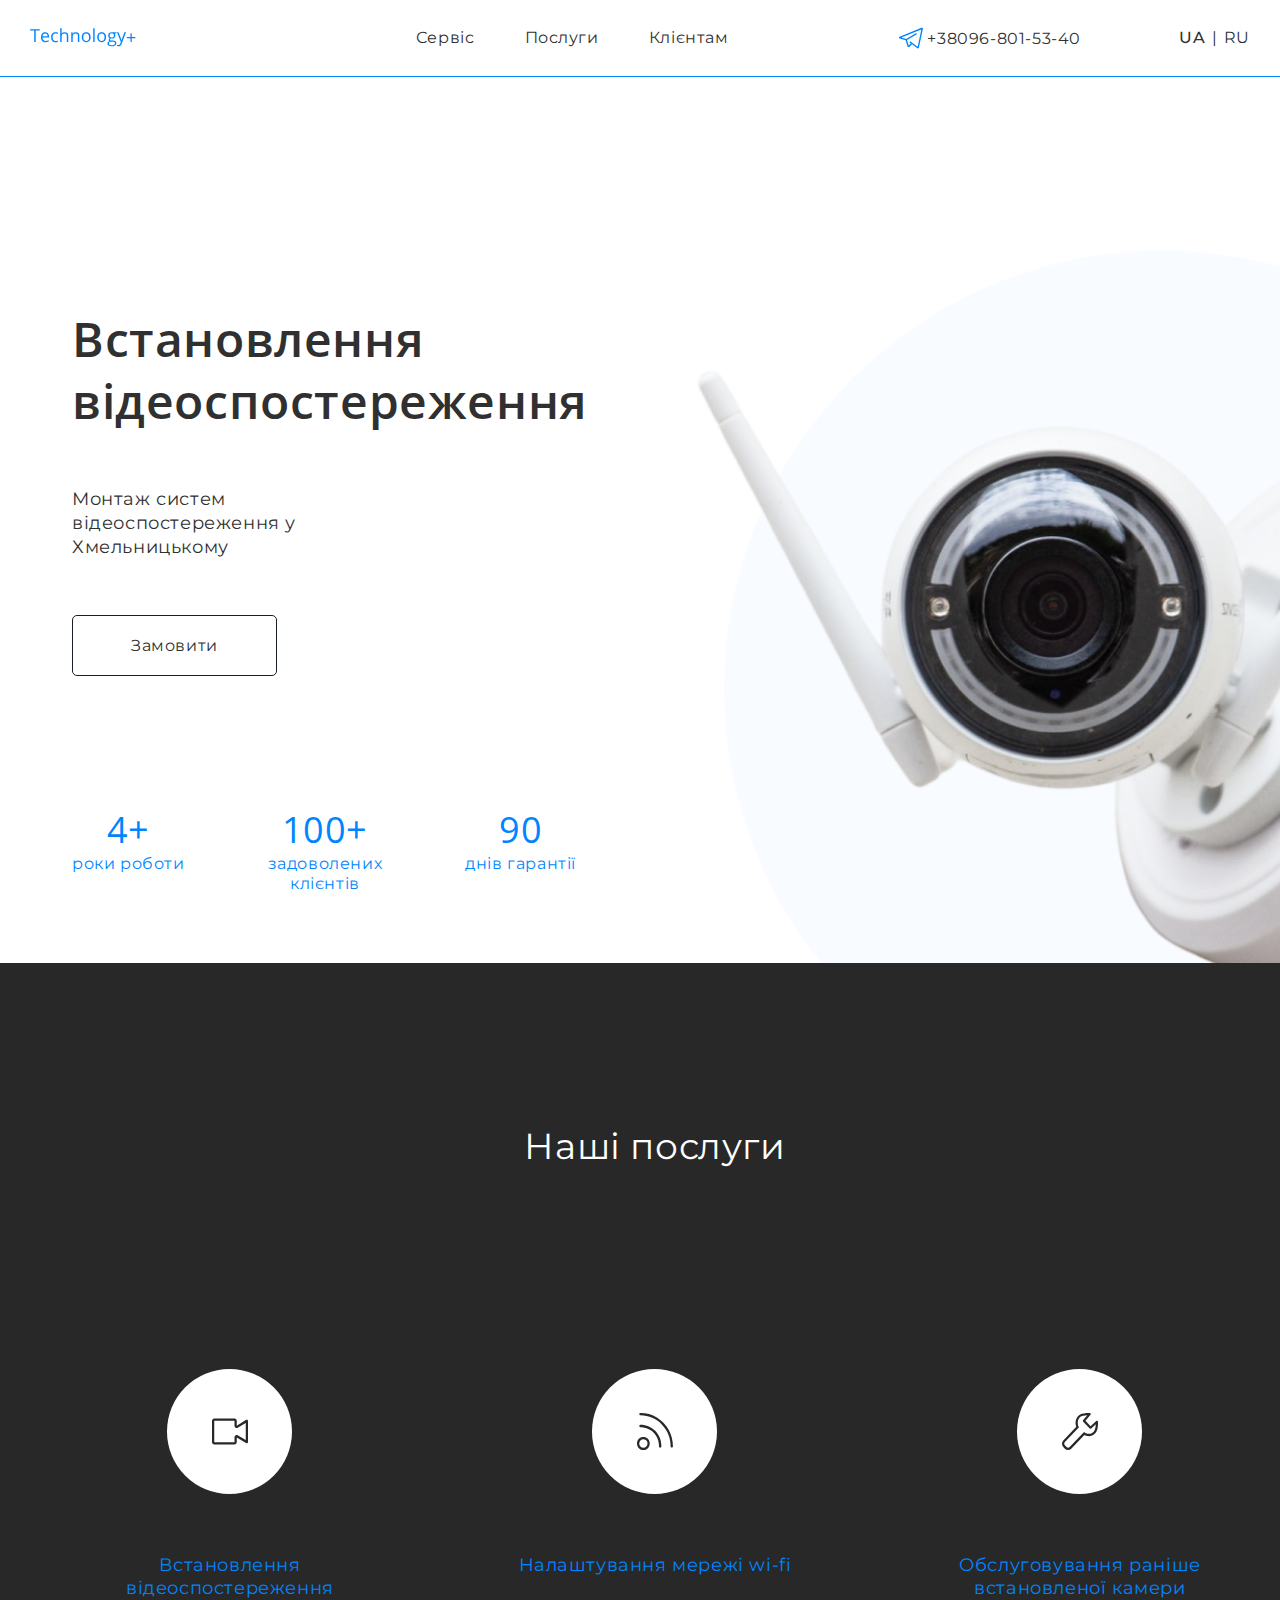
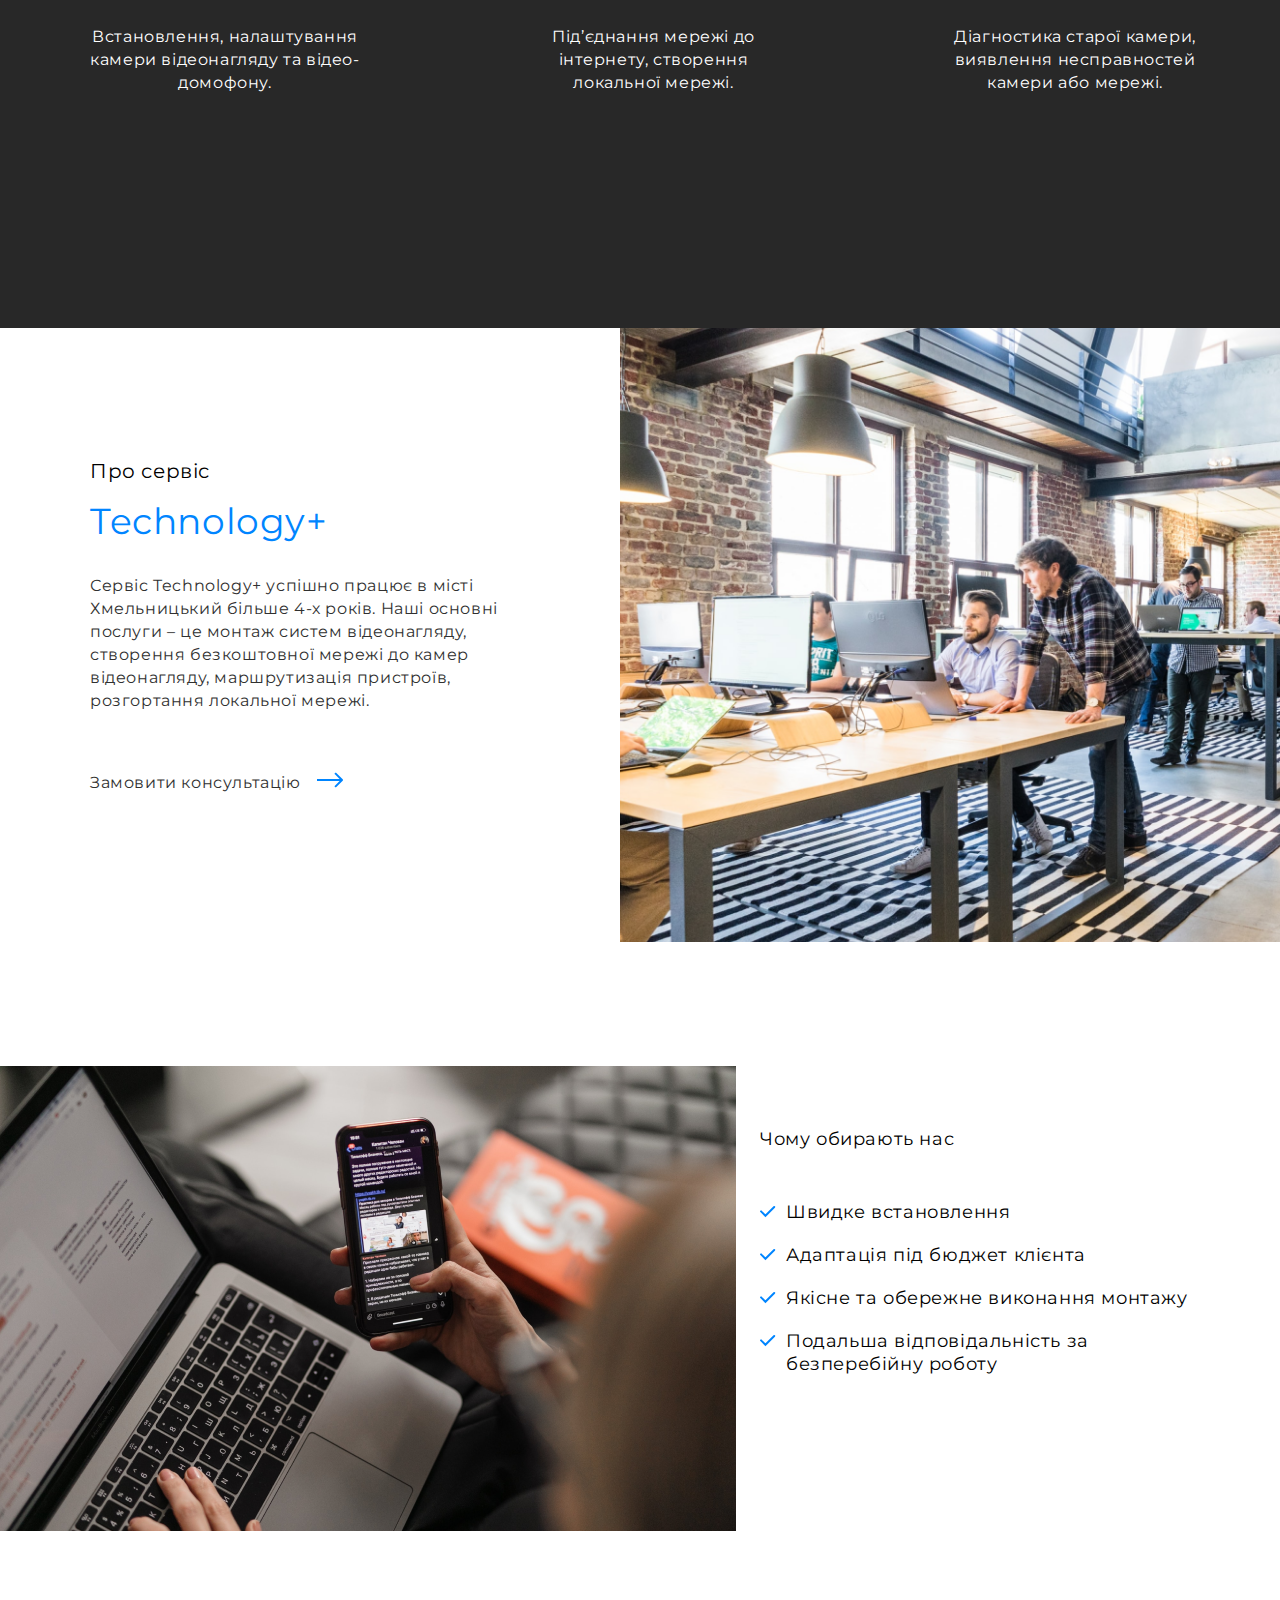
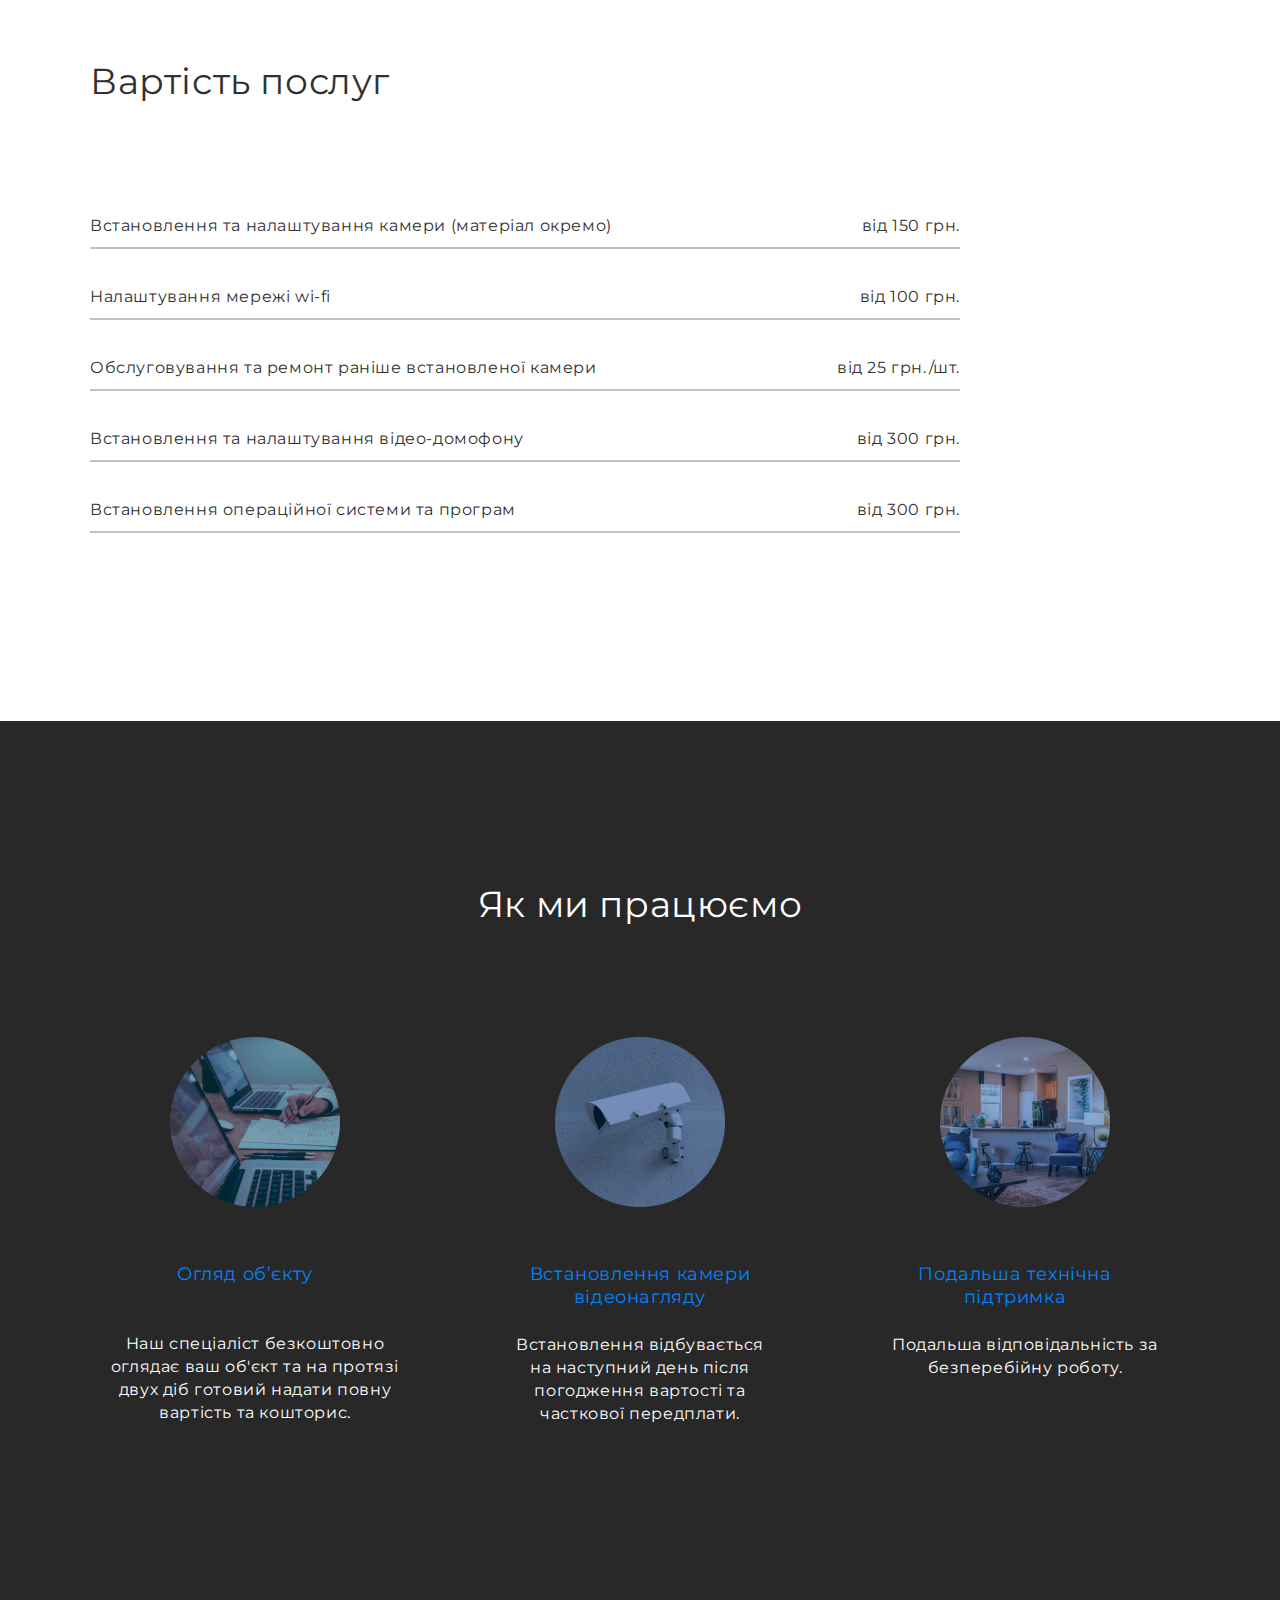
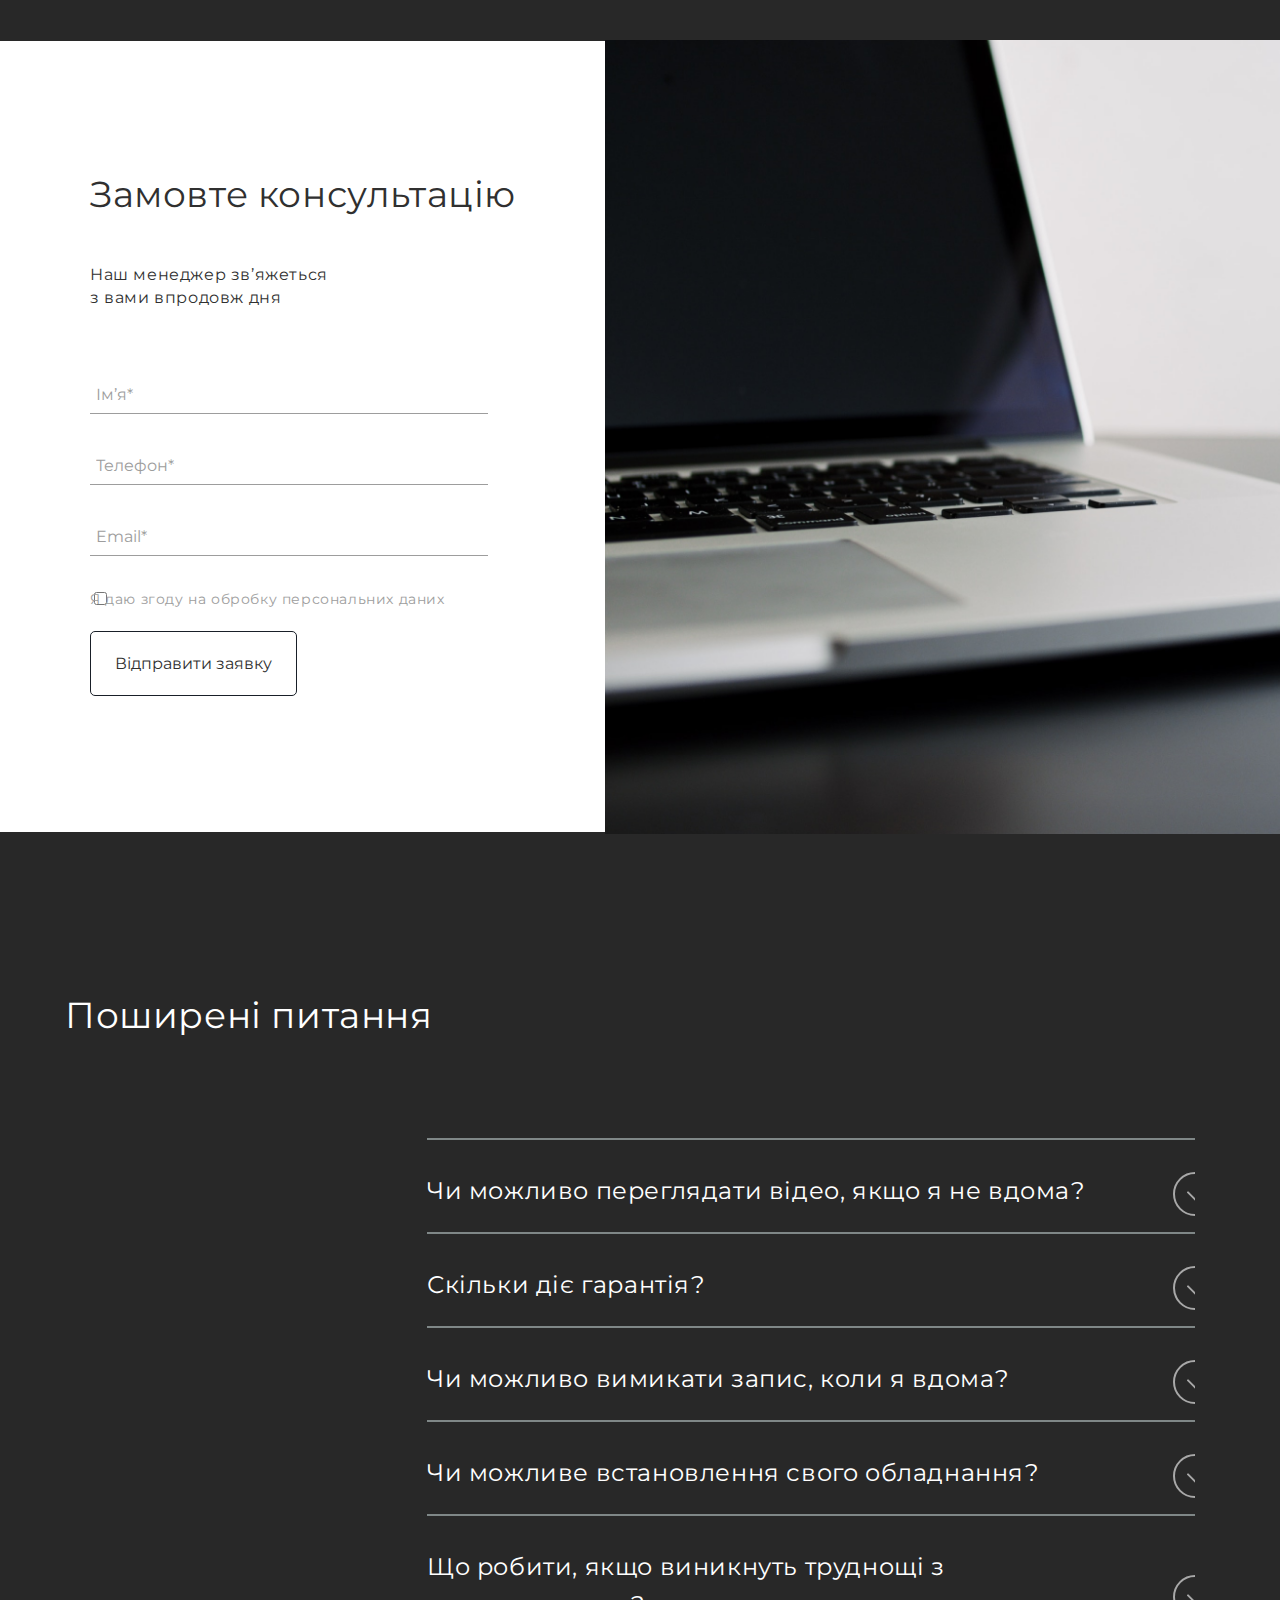
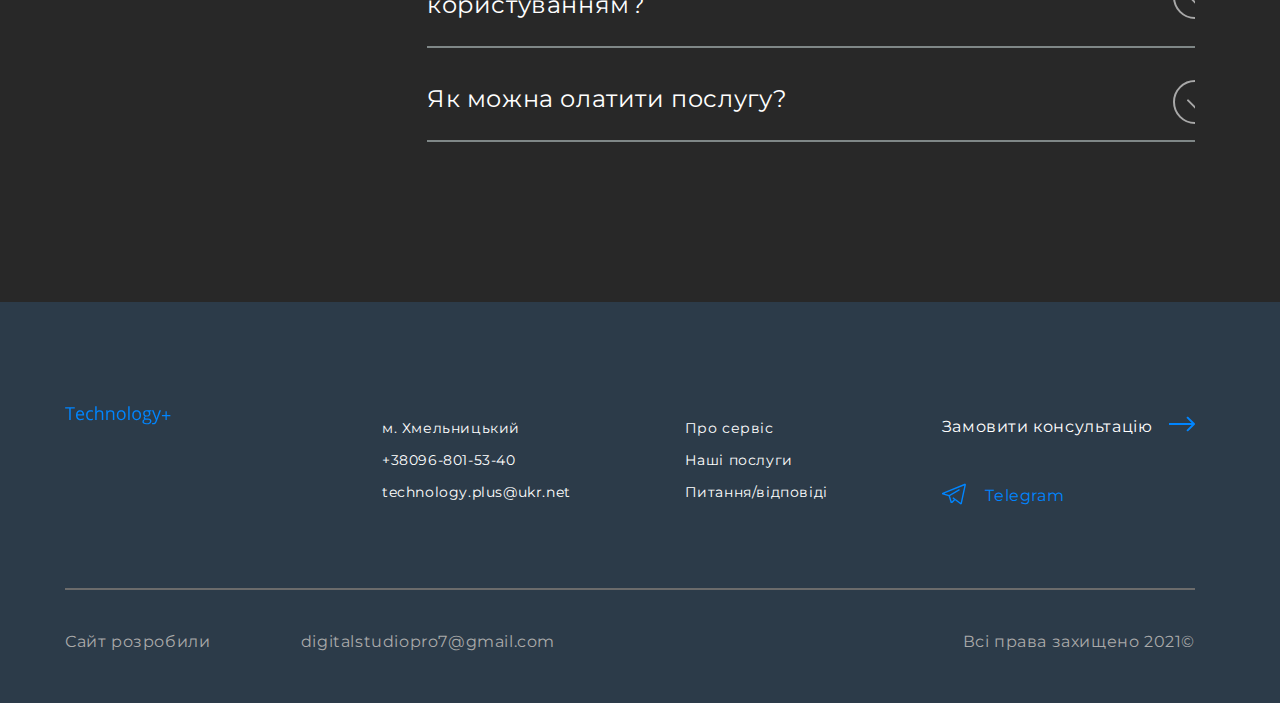
==== commit 312ccde2: "Update index.html" ====
--- a/index.html
+++ b/index.html
@@ -506,7 +506,9 @@
           </div>
           <div class="accordion-item">
             <div class="accordion-title title-six">
-              Як можна олатити послугу?
+              <p>
+                Як можна олатити послугу?
+              </p>
               <span class="accordion-title__span">
                 <svg class="accordion-span__svg svg-six" width="44" height="44" viewBox="0 0 44 44" fill="none"
                   xmlns="http://www.w3.org/2000/svg">
--- a/css/style.css
+++ b/css/style.css
@@ -657,38 +657,6 @@
 .form__checkbox {
   position: absolute;
   z-index: -1;
-  opacity: 0;
-}
-
-.custom-checkbox+label {
-  display: inline-flex;
-  align-items: center;
-  user-select: none;
-}
-.custom-checkbox+label::before {
-  content: '';
-  display: inline-block;
-  width: 1em;
-  height: 1em;
-  flex-shrink: 0;
-  flex-grow: 0;
-  border: 1px solid #adb5bd;
-  border-radius: 0.25em;
-  margin-right: 0.5em;
-  background-repeat: no-repeat;
-  background-position: center center;
-  background-size: 50% 50%;
-}
-
-.custom-checkbox:checked+label::before {
-  border-color: #8c8c8c;
-  background-color: #8c8c8c;
-  background-image: url(<svg id="SvgjsSvg1011" width="288" height="288" xmlns="http://www.w3.org/2000/svg" version="1.1" xmlns:xlink="http://www.w3.org/1999/xlink" xmlns:svgjs="http://svgjs.com/svgjs"><defs id="SvgjsDefs1012"></defs><g id="SvgjsG1013" transform="matrix(1,0,0,1,0,0)"><svg xmlns="http://www.w3.org/2000/svg" width="288" height="288" viewBox="0 0 11 8"><path fill="#ffffff" fill-rule="evenodd" d="M259 207.6l-6.768 6.4-.001-.001V214L248 210l1.692-1.6 2.539 2.4 5.077-4.8z" transform="translate(-248 -206)" class="color000 svgShape"></path></svg></g></svg>)  
-}
-
-.custom-checkbox:not(:disabled):active+label::before {
-  background-color: #8c8c8c;
-  border-color: #8c8c8c;
 }
 
 .form__btn {
@@ -793,7 +761,7 @@
 
 .accordion-title svg {
   position: absolute;
-  right: 0;
+  right: -22px;
 }
 
 .accordion-content {
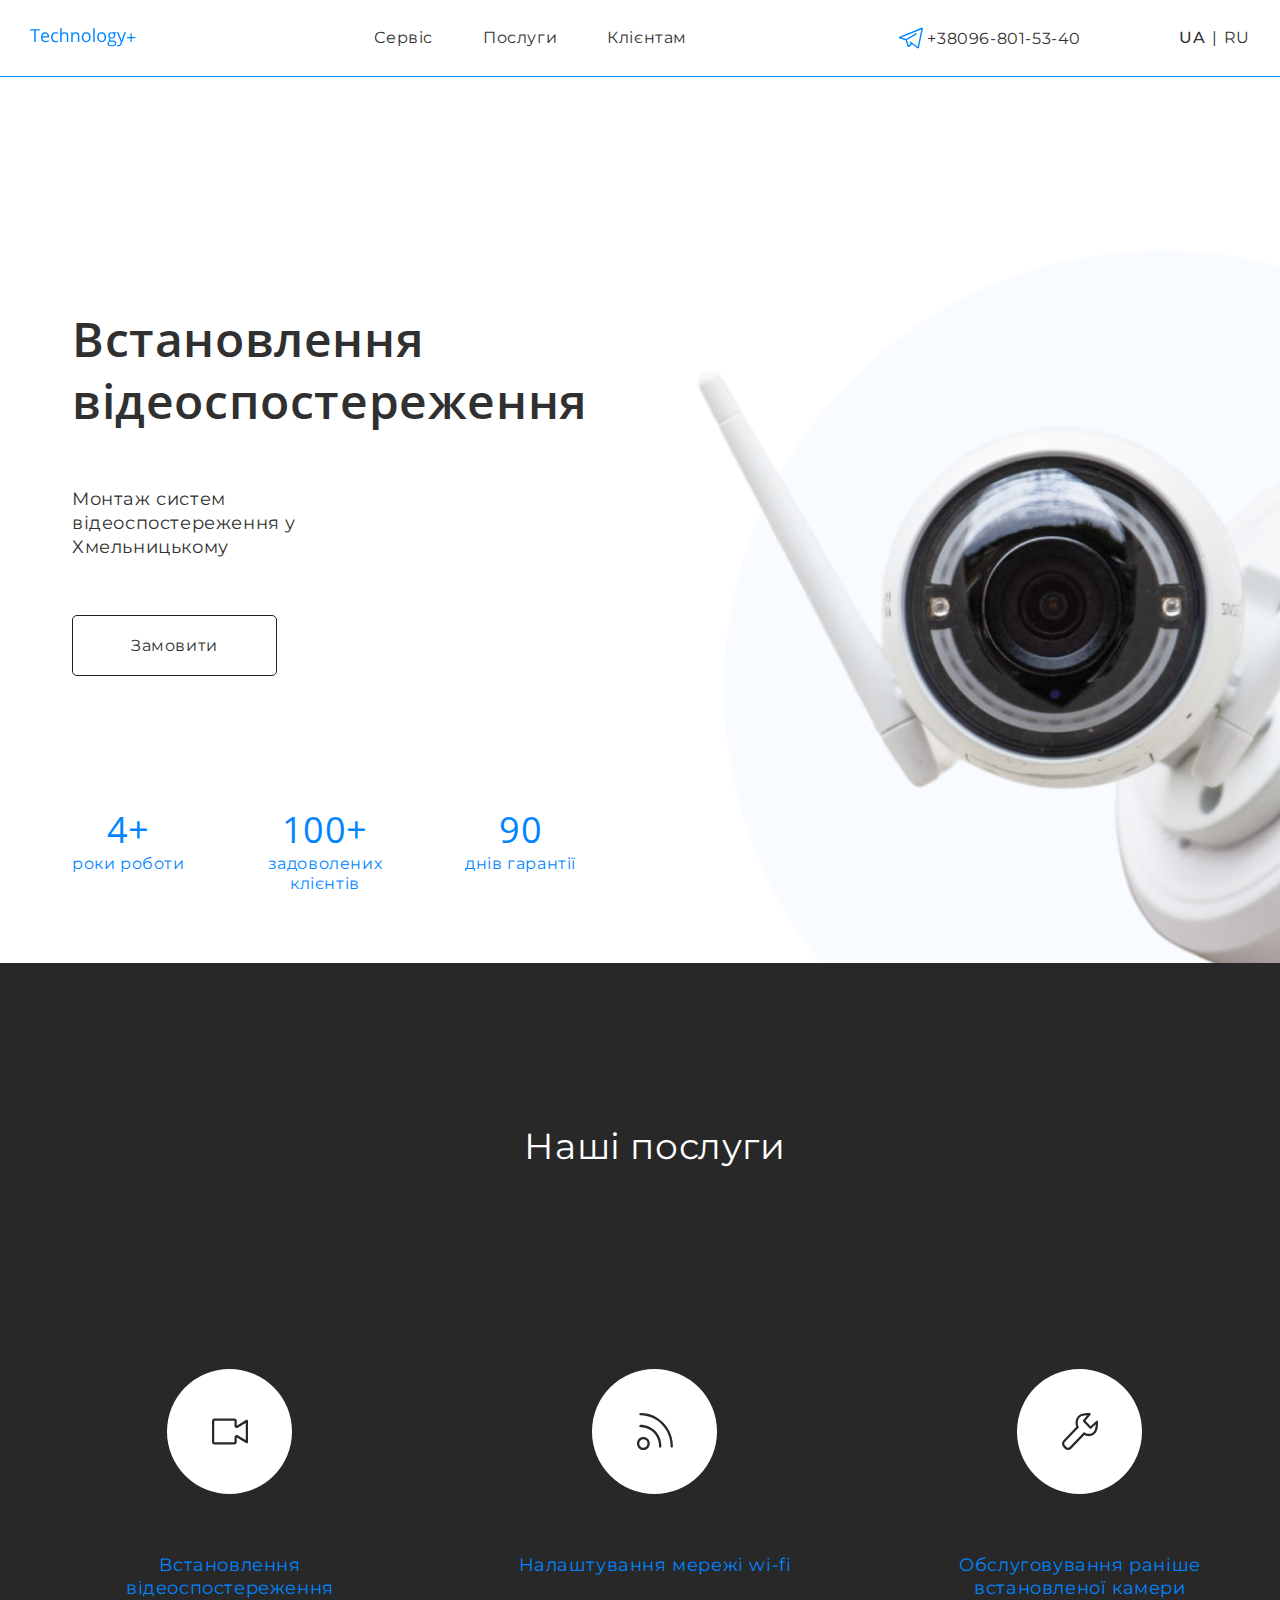
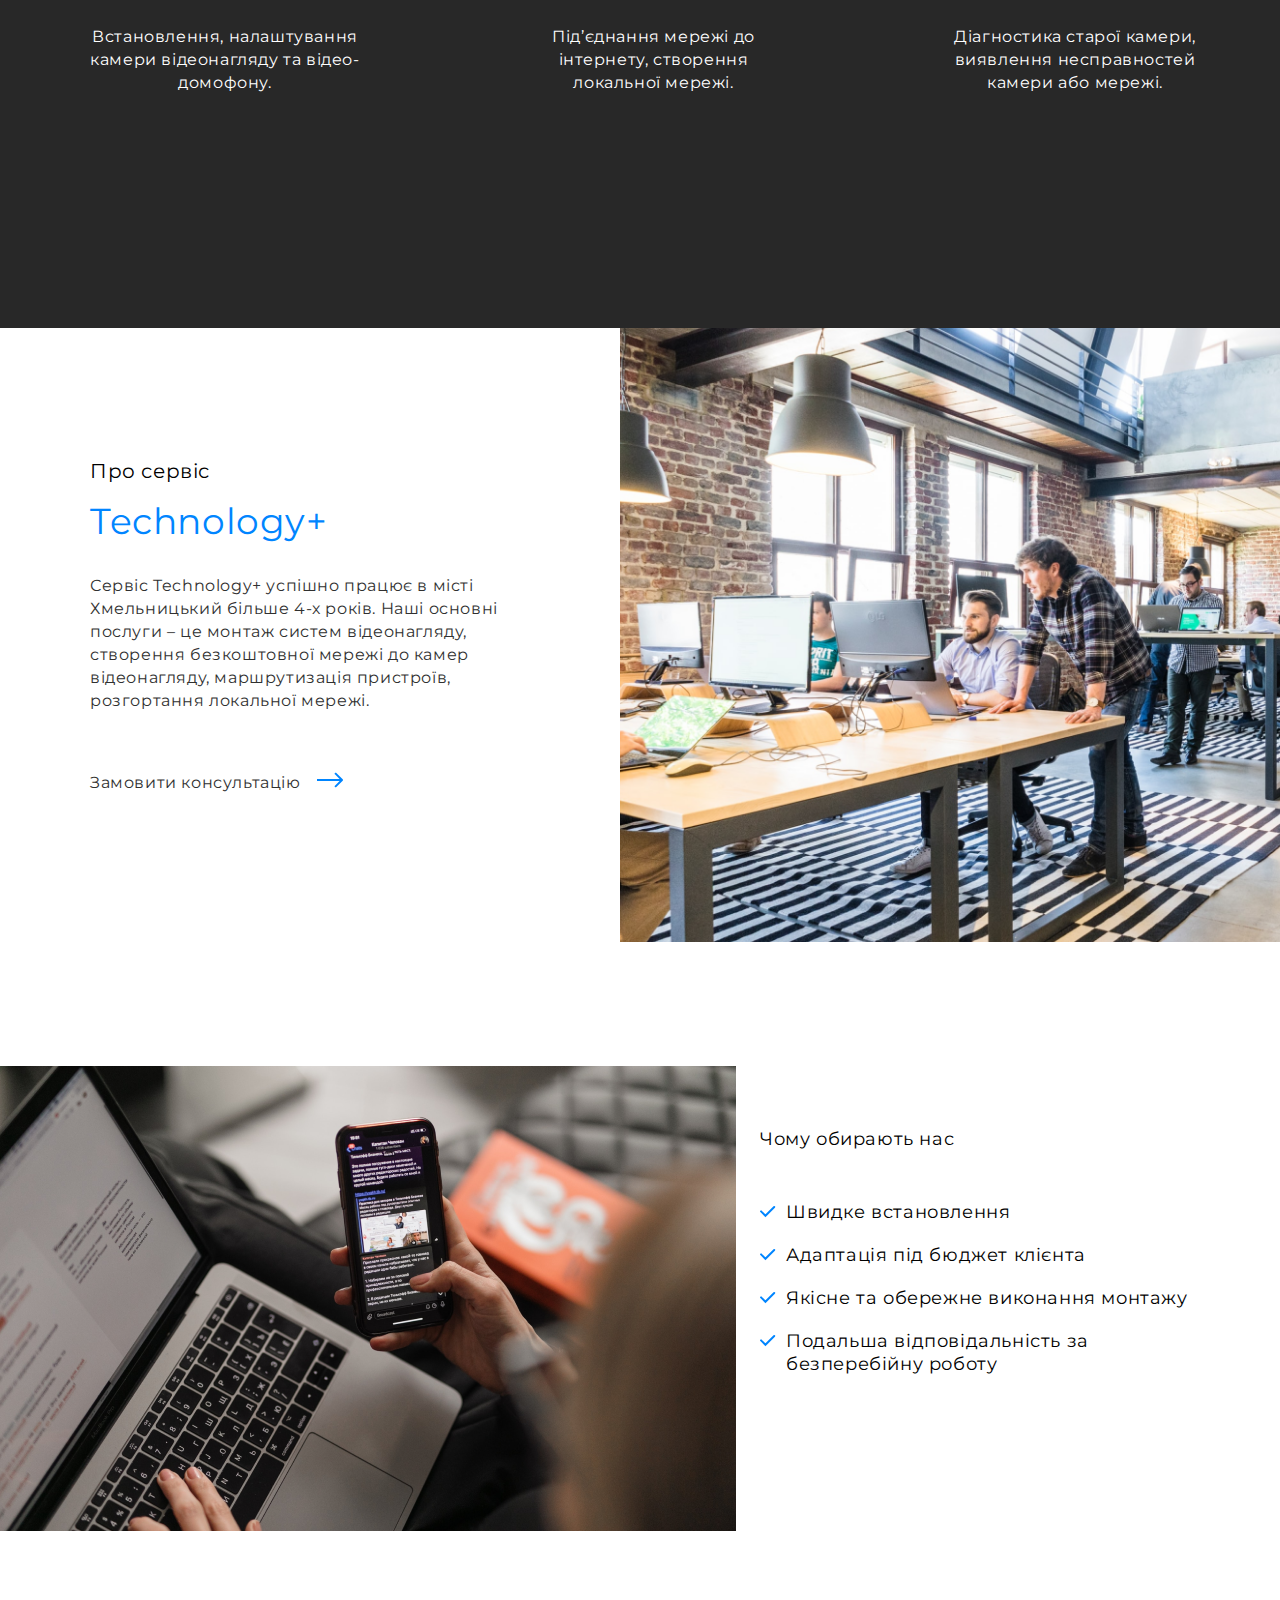
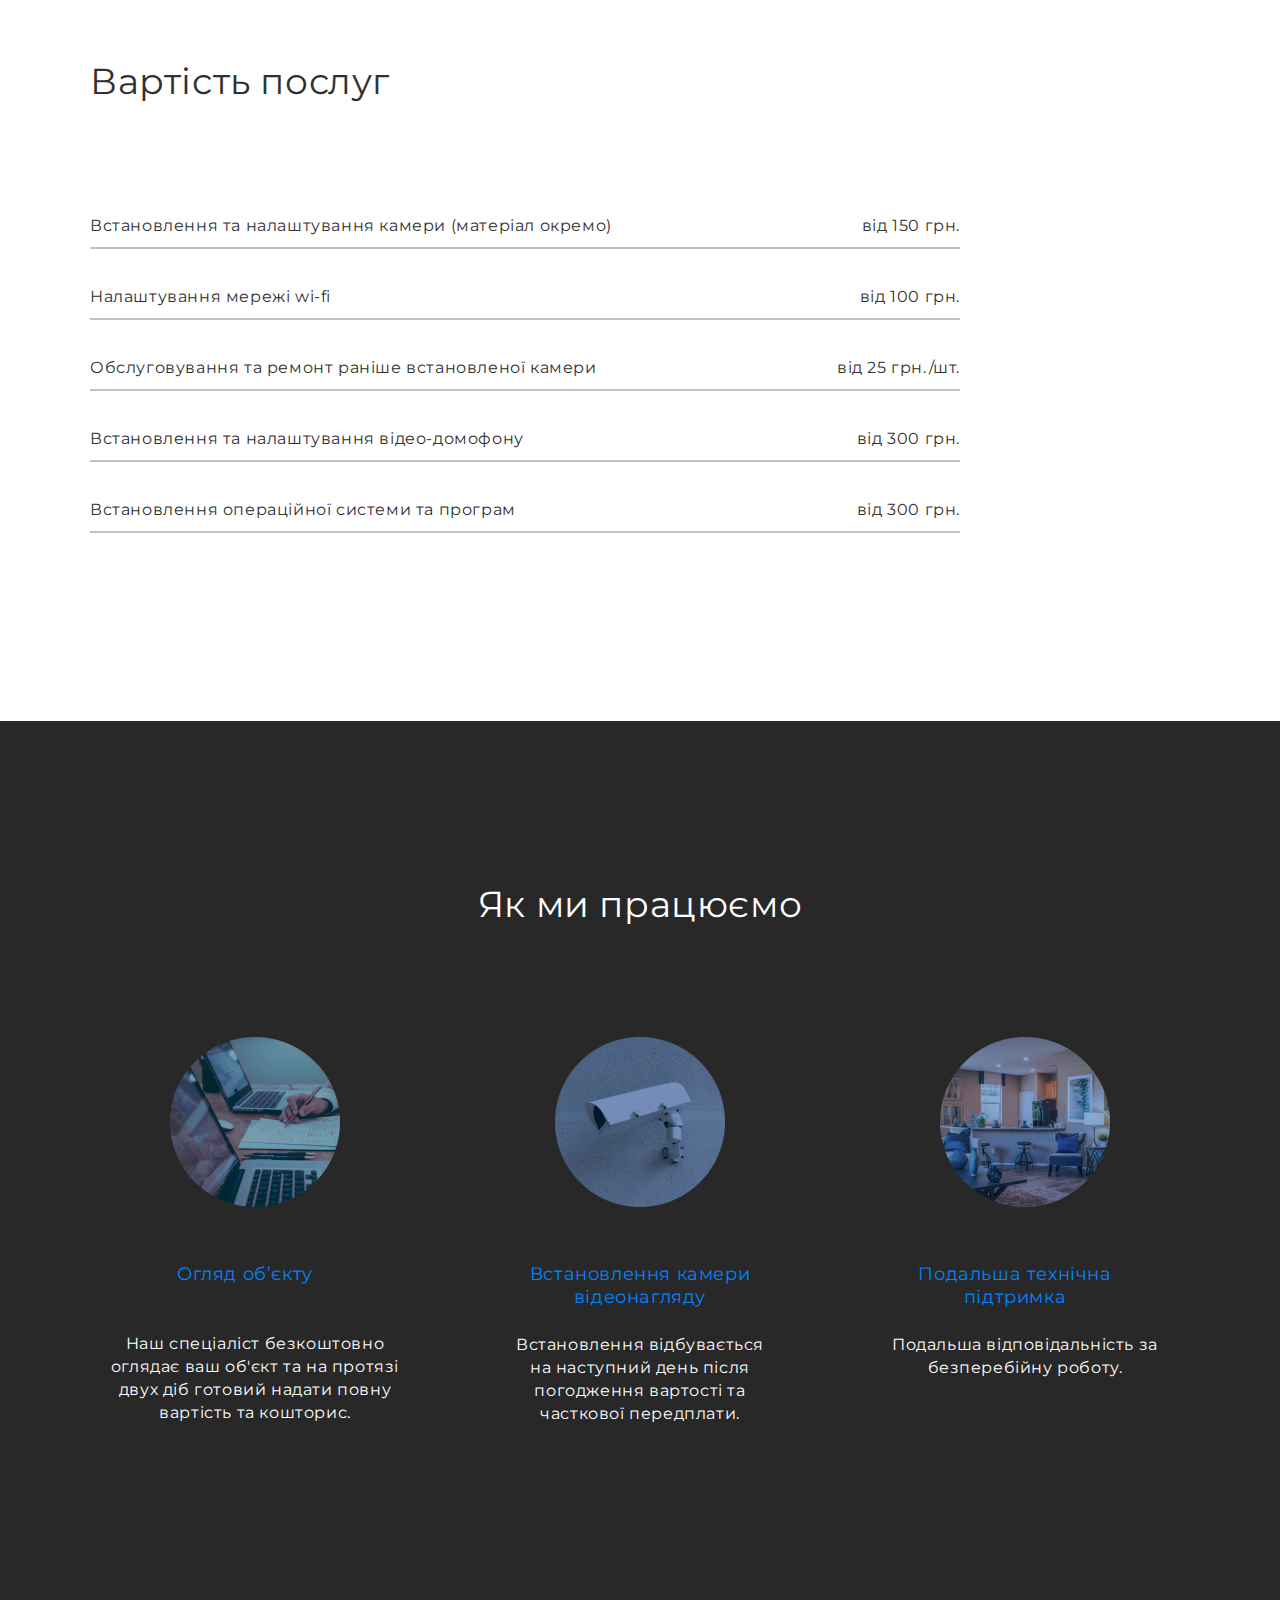
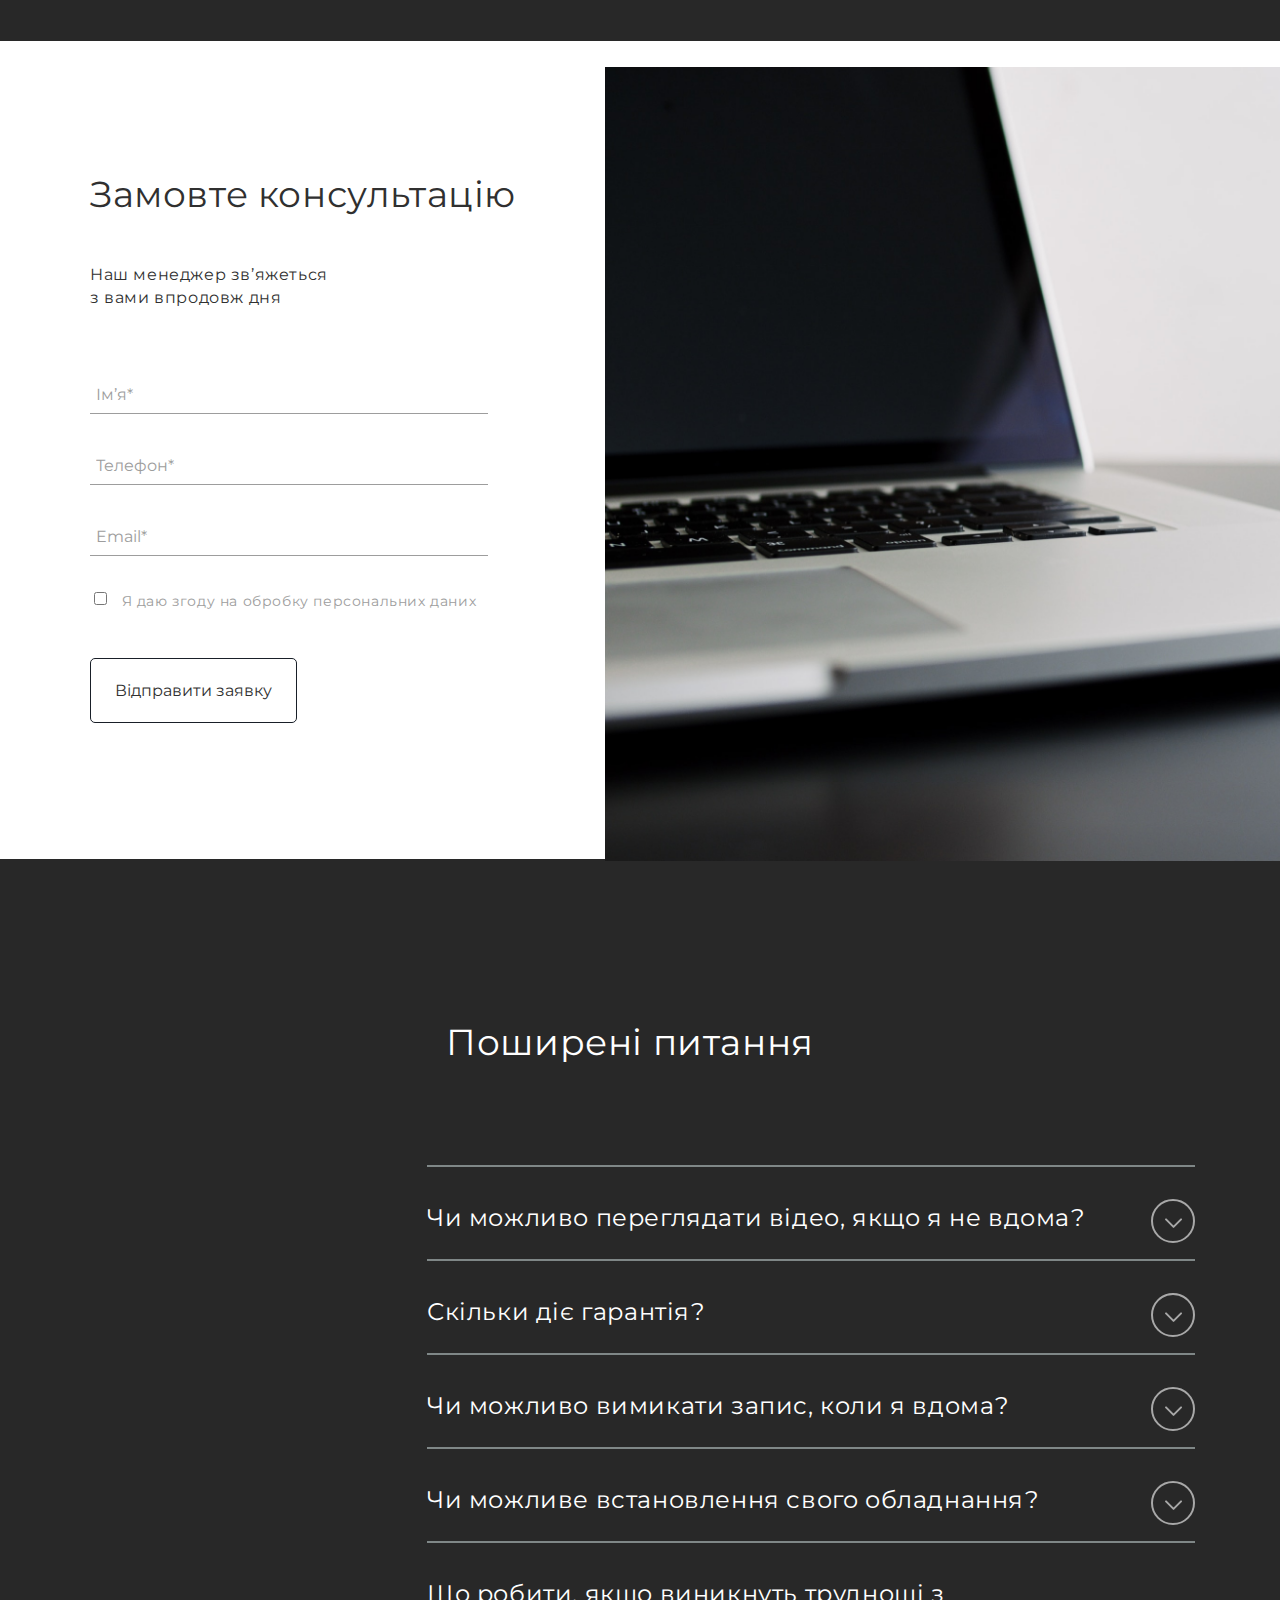
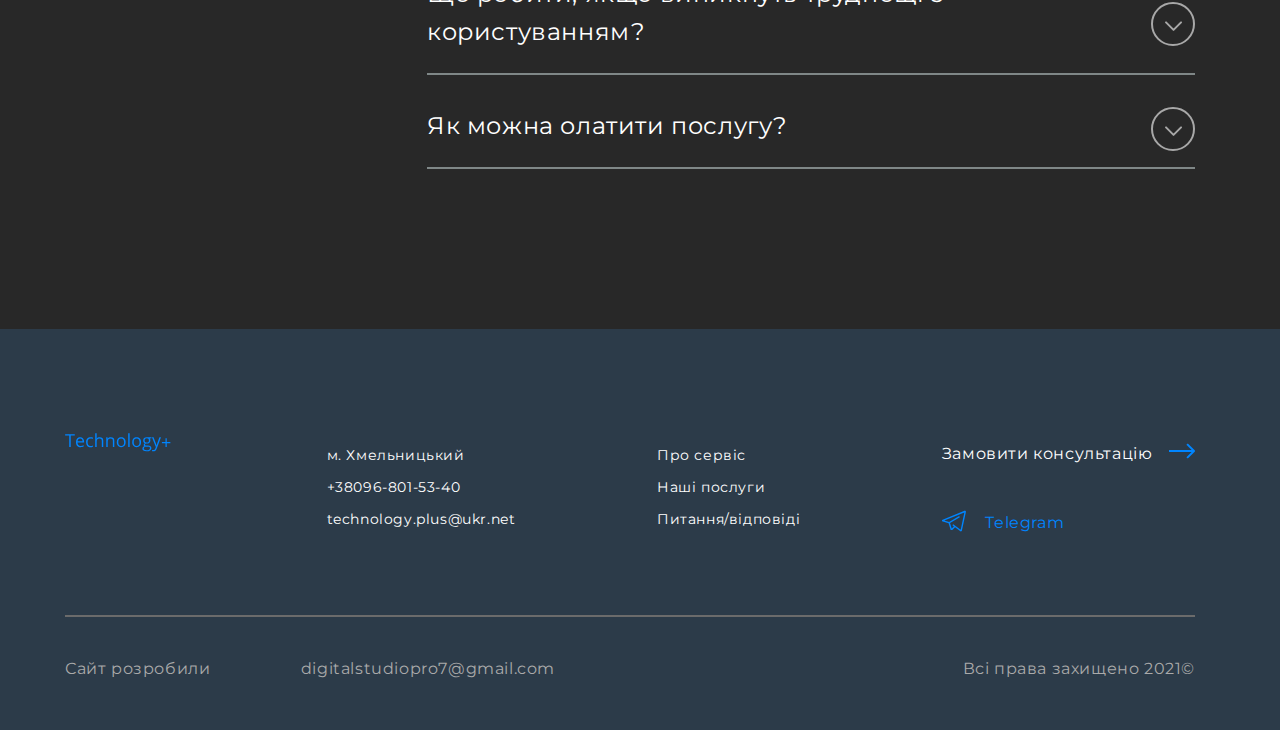
==== commit ca0b8fe1: "Update index.html" ====
--- a/index.html
+++ b/index.html
@@ -388,8 +388,10 @@
           <input class="phone" type="tel" placeholder="Телефон*" required>
           <input class="email" type="email" placeholder="Email*" required>
           <div class="form__label">
-            <input class="form__checkbox custom-checkbox" type="checkbox">
-            <label>Я даю згоду на обробку персональних даних</label>
+            <label>
+              <input class="form__checkbox custom-checkbox" type="checkbox">
+              Я даю згоду на обробку персональних даних
+            </label>
           </div>
           <button class="form__btn" type="submit">
             Відправити заявку
--- a/css/style.css
+++ b/css/style.css
@@ -148,6 +148,7 @@
 
 .link__logo {
   margin-top: 2px;
+  max-width: 120px;
 }
 
 .menu {
@@ -240,6 +241,7 @@
 }
 
 .footer-link__logo {
+  max-width: 120px;
   height: 20px;
 }
 
@@ -654,11 +656,6 @@
   margin-right: 10px;
 }
 
-.form__checkbox {
-  position: absolute;
-  z-index: -1;
-}
-
 .form__btn {
   background-color: transparent;
   padding: 20px 24px;
@@ -687,6 +684,7 @@
 }
 
 .faq__title {
+  text-align: center;
   color: #fff;
   font-size: 36px;
   line-height: 46px;
@@ -710,27 +708,6 @@
   overflow: hidden;
   width: 100%;
   padding: 108px 0 12px;
-}
-
-.accordion-title {
-  position: relative;
-  border-top: 2px solid #7f8787;
-  margin-top: 12px;
-  display: -webkit-box;
-  display: -ms-flexbox;
-  display: flex;
-  -webkit-box-pack: justify;
-      -ms-flex-pack: justify;
-          justify-content: space-between;
-}
-
-.accordion {
-  border-width: 0px;
-  -webkit-box-orient: vertical;
-  -webkit-box-direction: normal;
-      -ms-flex-direction: column;
-          flex-direction: column;
-  height: auto;
 }
 
 .accordion-title {
@@ -742,6 +719,28 @@
   font-weight: 400;
   line-height: 38px;
   cursor: pointer;
+  position: relative;
+  border-top: 2px solid #7f8787;
+  margin-top: 12px;
+  display: -webkit-box;
+  display: -ms-flexbox;
+  display: flex;
+  -webkit-box-pack: justify;
+      -ms-flex-pack: justify;
+          justify-content: space-between;
+}
+
+.accordion {
+  border-width: 0px;
+  -webkit-box-orient: vertical;
+  -webkit-box-direction: normal;
+      -ms-flex-direction: column;
+          flex-direction: column;
+  height: auto;
+}
+
+.accordion-title__span {
+  margin-right: 32px;
 }
 
 .accordion-title__text {
@@ -761,7 +760,7 @@
 
 .accordion-title svg {
   position: absolute;
-  right: -22px;
+  right: -32px;
 }
 
 .accordion-content {
@@ -1305,11 +1304,20 @@
     width: 210px;
     text-align: center;
   }
+  .about-price {
+    margin-top: 498px;
+  }
   .about-price__list-item {
     height: 90px;
   }
   .about-price__title {
     text-align: center;
+  }
+  .about-price__text {
+    padding-right: auto;
+  }
+  .about-price__span {
+    margin-top: 56px;
   }
   .form__title {
     text-align: center;
@@ -1340,7 +1348,7 @@
   }
   .footer__btn {
     left: 0;
-    padding-left: 14px;
+    padding-left: 0;
   }
   .footer-link__logo {
     margin-top: 40px;
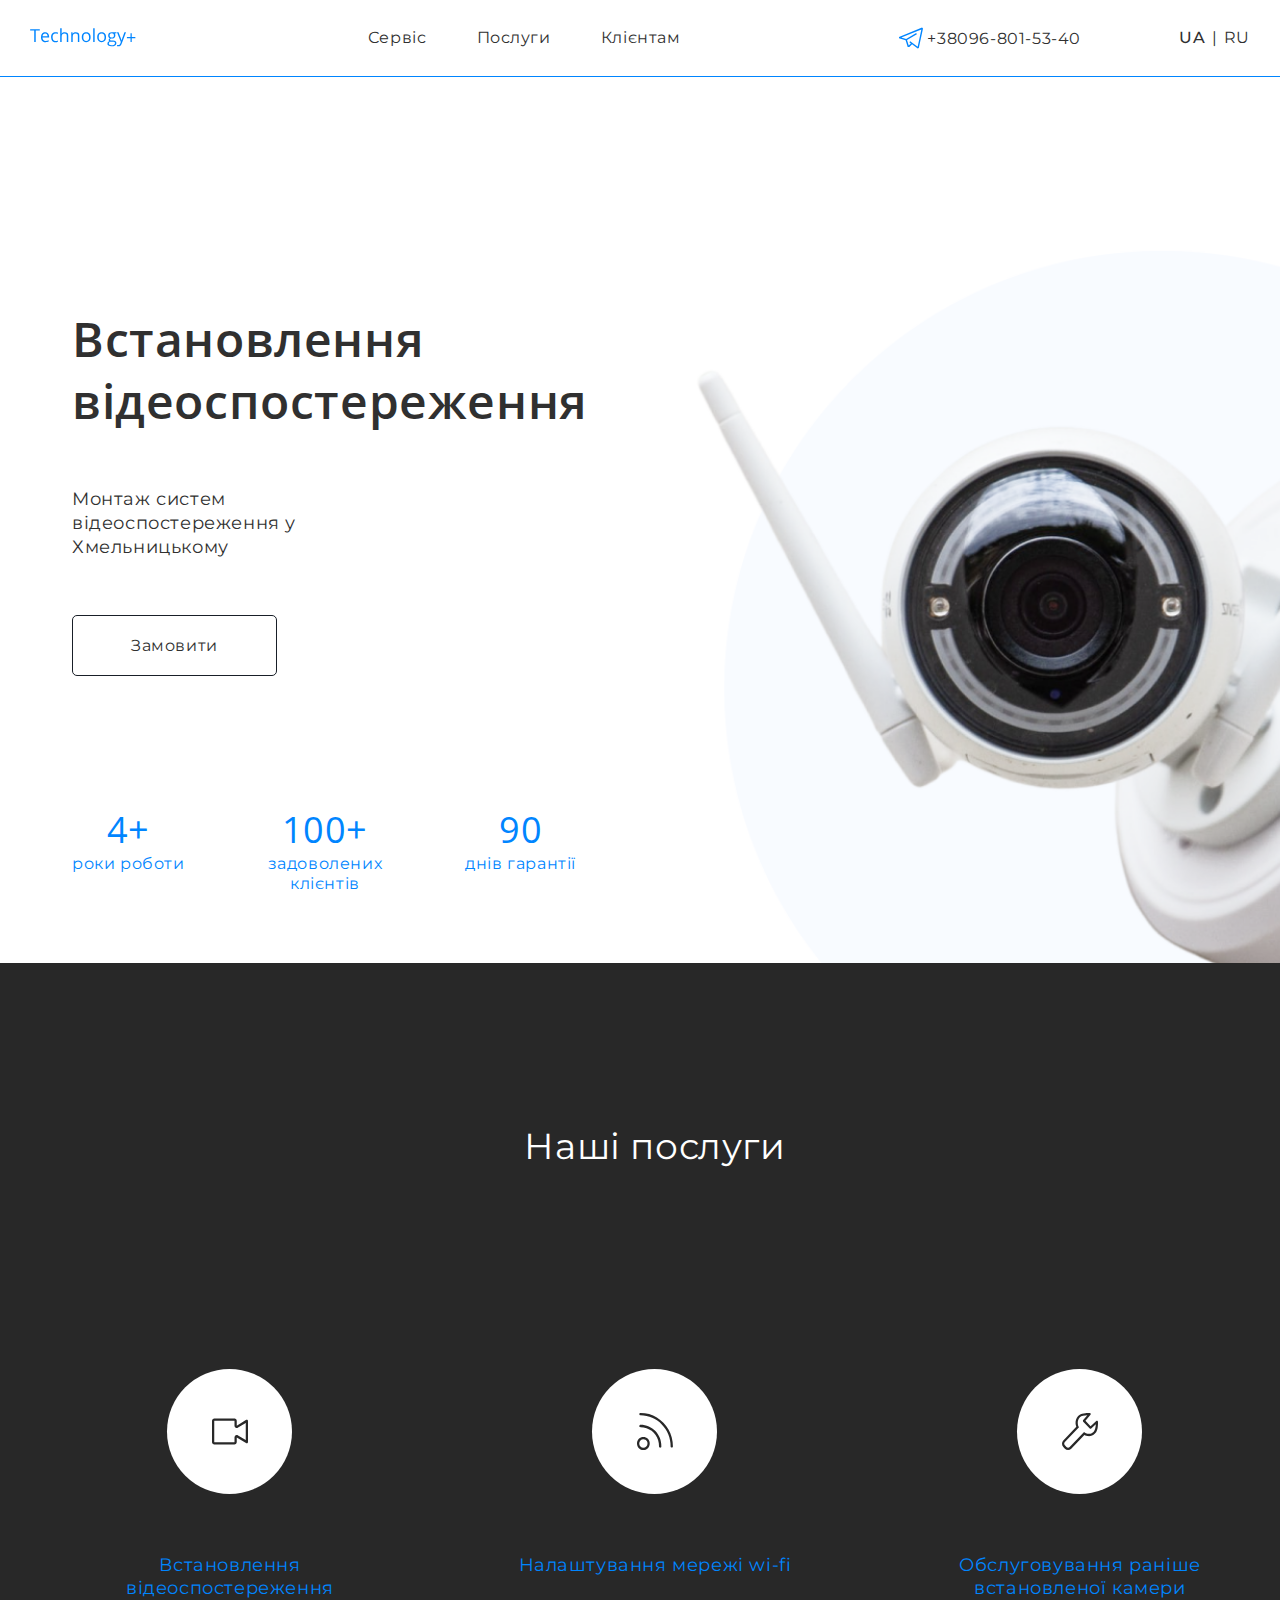
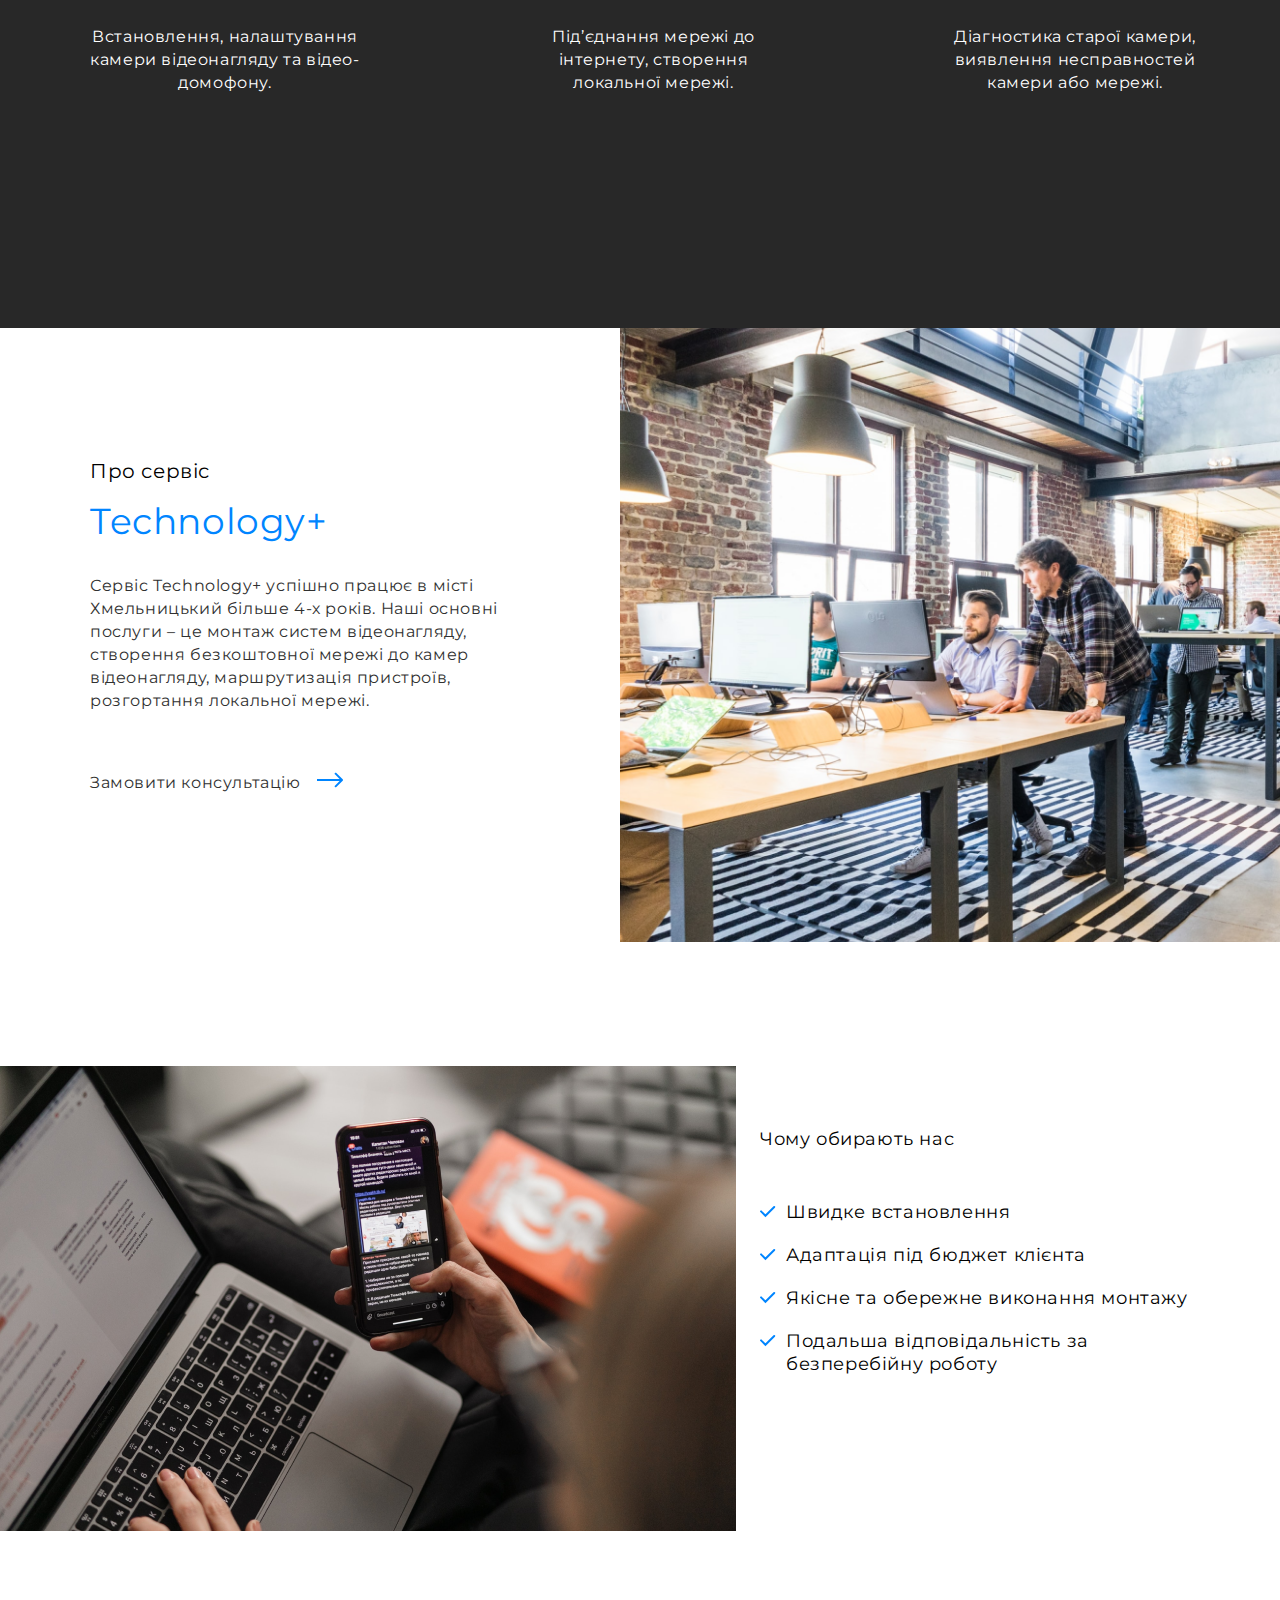
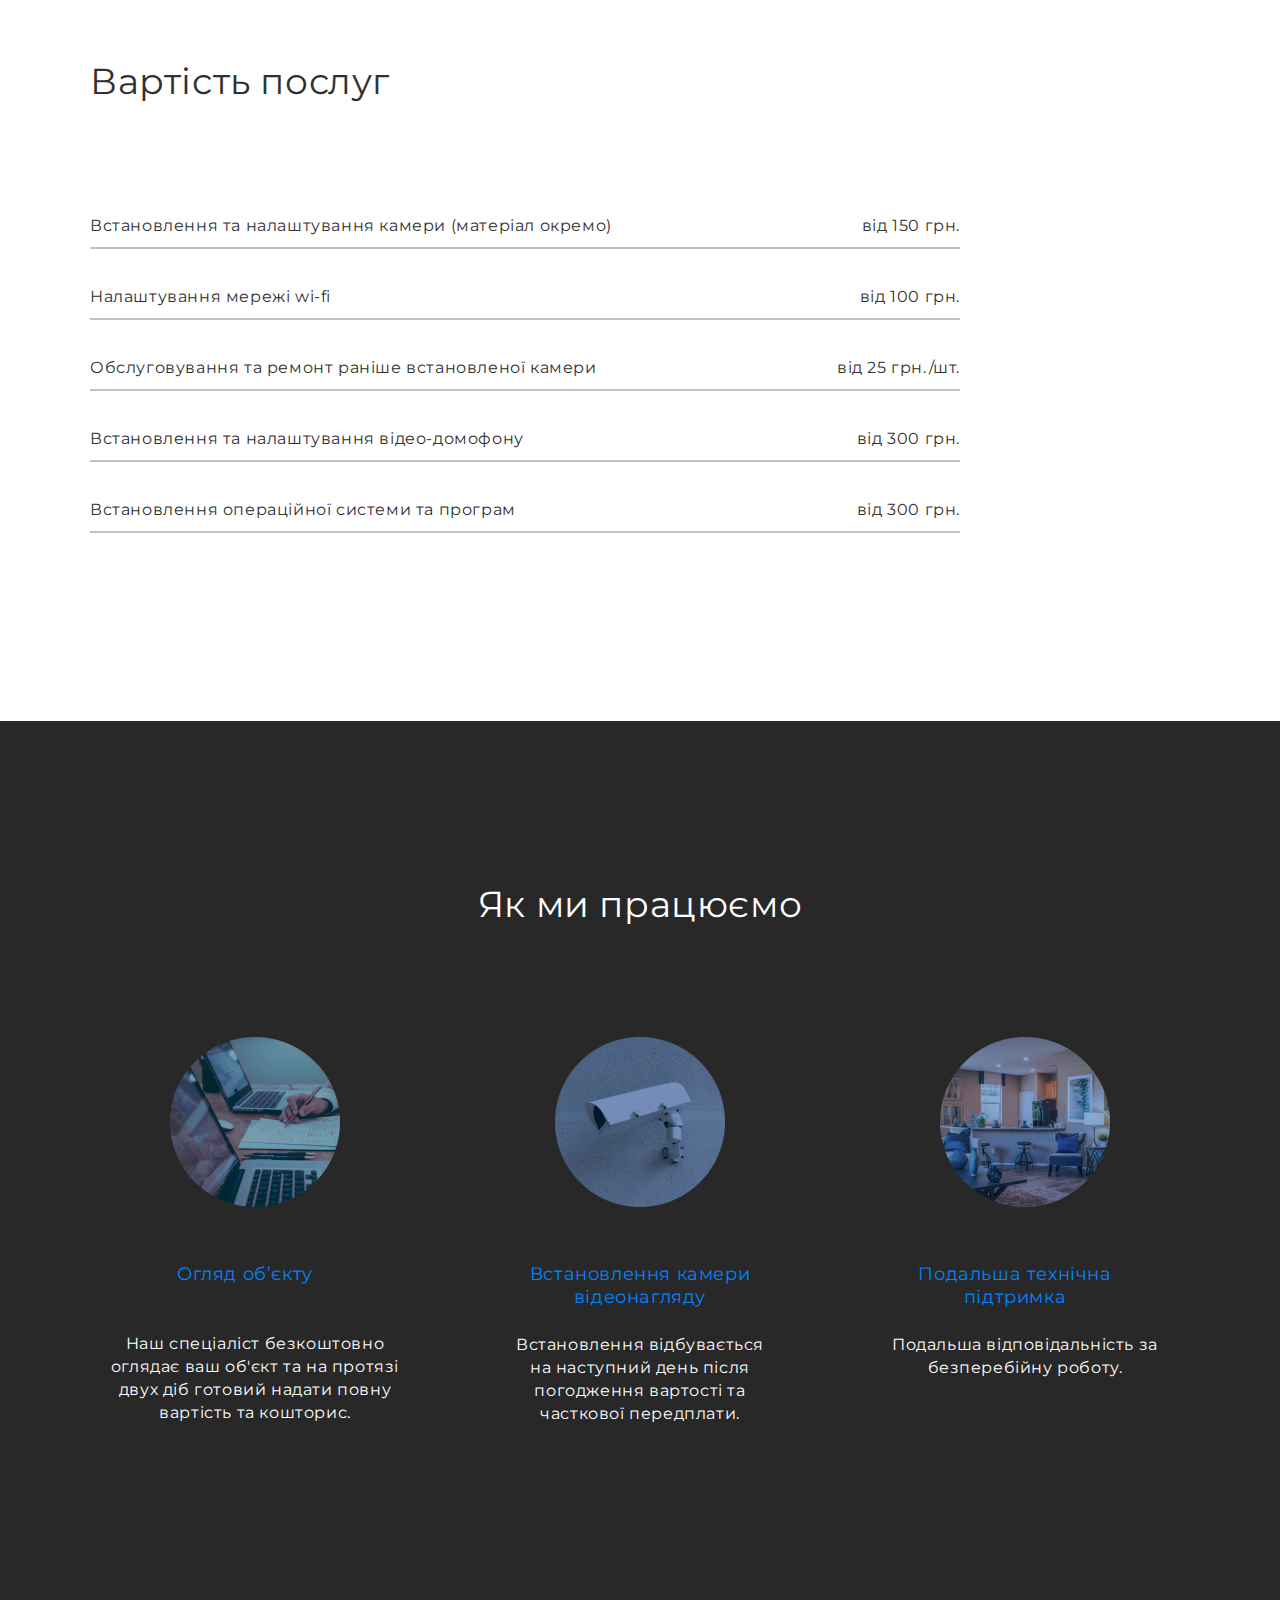
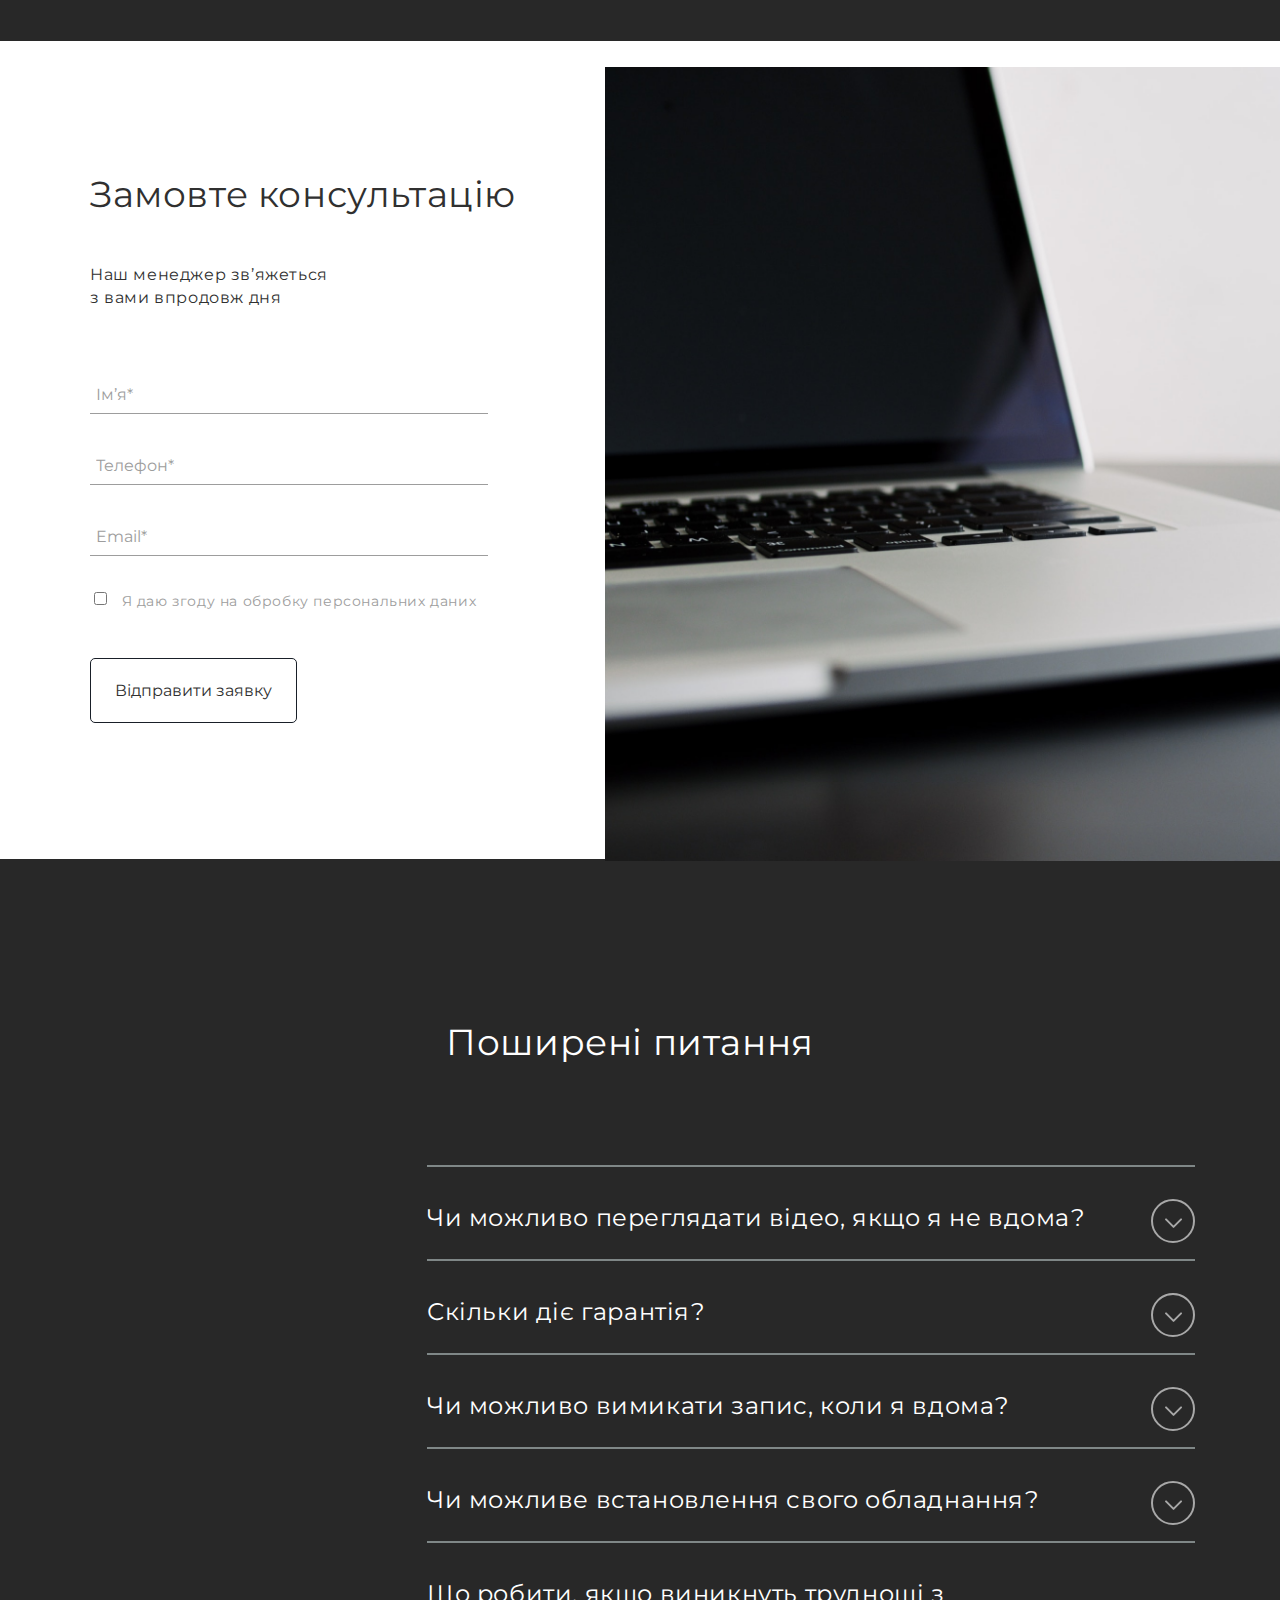
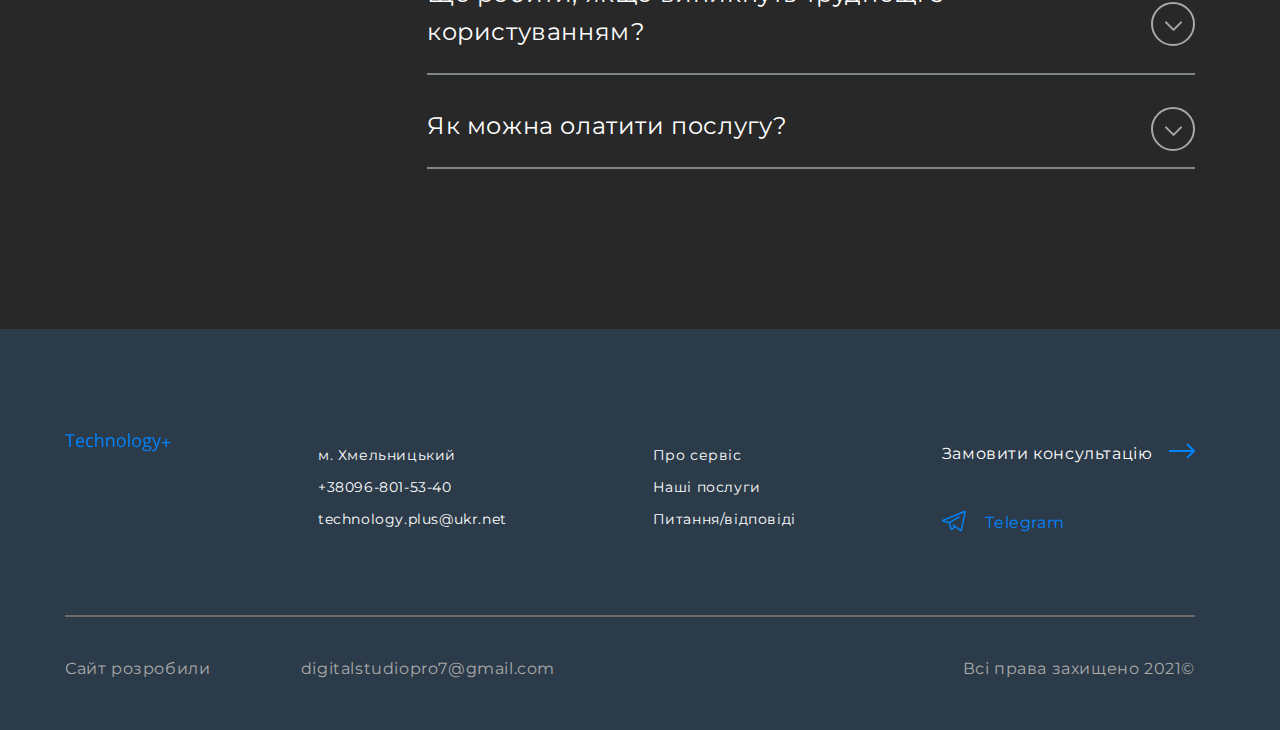
==== commit 99808e92: "Update index.html" ====
--- a/index.html
+++ b/index.html
@@ -60,7 +60,7 @@
           </li>
         </ul>
         <a class="link__logo" href="index.html">
-          <svg width="203" height="19" viewBox="0 0 203 19" fill="none" xmlns="http://www.w3.org/2000/svg">
+          <svg width="107" height="19" viewBox="0 0 107 19" fill="none" xmlns="http://www.w3.org/2000/svg">
             <path d="M5.72168 14H4.22754V2.47754H0.158203V1.15039H9.79102V2.47754H5.72168V14ZM15.583 14.1758C14.1592 14.1758 13.0342 13.7422 12.208 12.875C11.3877 12.0078 10.9775 10.8037 10.9775 9.2627C10.9775 7.70996 11.3584 6.47656 12.1201 5.5625C12.8877 4.64844 13.916 4.19141 15.2051 4.19141C16.4121 4.19141 17.3672 4.58984 18.0703 5.38672C18.7734 6.17773 19.125 7.22363 19.125 8.52441V9.44727H12.4893C12.5186 10.5781 12.8027 11.4365 13.3418 12.0225C13.8867 12.6084 14.6514 12.9014 15.6357 12.9014C16.6729 12.9014 17.6982 12.6846 18.7119 12.251V13.5518C18.1963 13.7744 17.707 13.9326 17.2441 14.0264C16.7871 14.126 16.2334 14.1758 15.583 14.1758ZM15.1875 5.41309C14.4141 5.41309 13.7959 5.66504 13.333 6.16895C12.876 6.67285 12.6064 7.37012 12.5244 8.26074H17.5605C17.5605 7.34082 17.3555 6.6377 16.9453 6.15137C16.5352 5.65918 15.9492 5.41309 15.1875 5.41309ZM25.4707 14.1758C24.0762 14.1758 22.9951 13.748 22.2275 12.8926C21.4658 12.0312 21.085 10.8154 21.085 9.24512C21.085 7.63379 21.4717 6.38867 22.2451 5.50977C23.0244 4.63086 24.1318 4.19141 25.5674 4.19141C26.0303 4.19141 26.4932 4.24121 26.9561 4.34082C27.4189 4.44043 27.7822 4.55762 28.0459 4.69238L27.5977 5.93164C27.2754 5.80273 26.9238 5.69727 26.543 5.61523C26.1621 5.52734 25.8252 5.4834 25.5322 5.4834C23.5752 5.4834 22.5967 6.73145 22.5967 9.22754C22.5967 10.4111 22.834 11.3193 23.3086 11.9521C23.7891 12.585 24.498 12.9014 25.4355 12.9014C26.2383 12.9014 27.0615 12.7285 27.9053 12.3828V13.6748C27.2607 14.0088 26.4492 14.1758 25.4707 14.1758ZM36.791 14V7.76855C36.791 6.9834 36.6123 6.39746 36.2549 6.01074C35.8975 5.62402 35.3379 5.43066 34.5762 5.43066C33.5625 5.43066 32.8213 5.70605 32.3525 6.25684C31.8896 6.80762 31.6582 7.70996 31.6582 8.96387V14H30.1992V0.324219H31.6582V4.46387C31.6582 4.96191 31.6348 5.375 31.5879 5.70312H31.6758C31.9629 5.24023 32.3701 4.87695 32.8975 4.61328C33.4307 4.34375 34.0371 4.20898 34.7168 4.20898C35.8945 4.20898 36.7764 4.49023 37.3623 5.05273C37.9541 5.60938 38.25 6.49707 38.25 7.71582V14H36.791ZM47.8477 14V7.76855C47.8477 6.9834 47.6689 6.39746 47.3115 6.01074C46.9541 5.62402 46.3945 5.43066 45.6328 5.43066C44.625 5.43066 43.8867 5.70312 43.418 6.24805C42.9492 6.79297 42.7148 7.69238 42.7148 8.94629V14H41.2559V4.36719H42.4424L42.6797 5.68555H42.75C43.0488 5.21094 43.4678 4.84473 44.0068 4.58691C44.5459 4.32324 45.1465 4.19141 45.8086 4.19141C46.9688 4.19141 47.8418 4.47266 48.4277 5.03516C49.0137 5.5918 49.3066 6.48535 49.3066 7.71582V14H47.8477ZM60.627 9.1748C60.627 10.7451 60.2314 11.9727 59.4404 12.8574C58.6494 13.7363 57.5566 14.1758 56.1621 14.1758C55.3008 14.1758 54.5361 13.9736 53.8682 13.5693C53.2002 13.165 52.6846 12.585 52.3213 11.8291C51.958 11.0732 51.7764 10.1885 51.7764 9.1748C51.7764 7.60449 52.1689 6.38281 52.9541 5.50977C53.7393 4.63086 54.8291 4.19141 56.2236 4.19141C57.5713 4.19141 58.6406 4.63965 59.4316 5.53613C60.2285 6.43262 60.627 7.64551 60.627 9.1748ZM53.2881 9.1748C53.2881 10.4053 53.5342 11.3428 54.0264 11.9873C54.5186 12.6318 55.2422 12.9541 56.1973 12.9541C57.1523 12.9541 57.876 12.6348 58.3682 11.9961C58.8662 11.3516 59.1152 10.4111 59.1152 9.1748C59.1152 7.9502 58.8662 7.02148 58.3682 6.38867C57.876 5.75 57.1465 5.43066 56.1797 5.43066C55.2246 5.43066 54.5039 5.74414 54.0176 6.37109C53.5312 6.99805 53.2881 7.93262 53.2881 9.1748ZM64.6523 14H63.1934V0.324219H64.6523V14ZM76.0605 9.1748C76.0605 10.7451 75.665 11.9727 74.874 12.8574C74.083 13.7363 72.9902 14.1758 71.5957 14.1758C70.7344 14.1758 69.9697 13.9736 69.3018 13.5693C68.6338 13.165 68.1182 12.585 67.7549 11.8291C67.3916 11.0732 67.21 10.1885 67.21 9.1748C67.21 7.60449 67.6025 6.38281 68.3877 5.50977C69.1729 4.63086 70.2627 4.19141 71.6572 4.19141C73.0049 4.19141 74.0742 4.63965 74.8652 5.53613C75.6621 6.43262 76.0605 7.64551 76.0605 9.1748ZM68.7217 9.1748C68.7217 10.4053 68.9678 11.3428 69.46 11.9873C69.9521 12.6318 70.6758 12.9541 71.6309 12.9541C72.5859 12.9541 73.3096 12.6348 73.8018 11.9961C74.2998 11.3516 74.5488 10.4111 74.5488 9.1748C74.5488 7.9502 74.2998 7.02148 73.8018 6.38867C73.3096 5.75 72.5801 5.43066 71.6133 5.43066C70.6582 5.43066 69.9375 5.74414 69.4512 6.37109C68.9648 6.99805 68.7217 7.93262 68.7217 9.1748ZM86.5107 4.36719V5.29004L84.7266 5.50098C84.8906 5.70605 85.0371 5.97559 85.166 6.30957C85.2949 6.6377 85.3594 7.00977 85.3594 7.42578C85.3594 8.36914 85.0371 9.12207 84.3926 9.68457C83.748 10.2471 82.8633 10.5283 81.7383 10.5283C81.4512 10.5283 81.1816 10.5049 80.9297 10.458C80.3086 10.7861 79.998 11.1992 79.998 11.6973C79.998 11.9609 80.1064 12.1572 80.3232 12.2861C80.54 12.4092 80.9121 12.4707 81.4395 12.4707H83.1445C84.1875 12.4707 84.9873 12.6904 85.5439 13.1299C86.1064 13.5693 86.3877 14.208 86.3877 15.0459C86.3877 16.1123 85.96 16.9238 85.1045 17.4805C84.249 18.043 83.001 18.3242 81.3604 18.3242C80.1006 18.3242 79.1279 18.0898 78.4424 17.6211C77.7627 17.1523 77.4229 16.4902 77.4229 15.6348C77.4229 15.0488 77.6104 14.542 77.9854 14.1143C78.3604 13.6865 78.8877 13.3965 79.5674 13.2441C79.3213 13.1328 79.1133 12.96 78.9434 12.7256C78.7793 12.4912 78.6973 12.2188 78.6973 11.9082C78.6973 11.5566 78.791 11.249 78.9785 10.9854C79.166 10.7217 79.4619 10.4668 79.8662 10.2207C79.3682 10.0156 78.9609 9.66699 78.6445 9.1748C78.334 8.68262 78.1787 8.12012 78.1787 7.4873C78.1787 6.43262 78.4951 5.62109 79.1279 5.05273C79.7607 4.47852 80.6572 4.19141 81.8174 4.19141C82.3213 4.19141 82.7754 4.25 83.1797 4.36719H86.5107ZM78.8291 15.6172C78.8291 16.1387 79.0488 16.5342 79.4883 16.8037C79.9277 17.0732 80.5576 17.208 81.3779 17.208C82.6025 17.208 83.5078 17.0234 84.0938 16.6543C84.6855 16.291 84.9814 15.7959 84.9814 15.1689C84.9814 14.6475 84.8203 14.2842 84.498 14.0791C84.1758 13.8799 83.5693 13.7803 82.6787 13.7803H80.9297C80.2676 13.7803 79.752 13.9385 79.3828 14.2549C79.0137 14.5713 78.8291 15.0254 78.8291 15.6172ZM79.6201 7.45215C79.6201 8.12598 79.8105 8.63574 80.1914 8.98145C80.5723 9.32715 81.1025 9.5 81.7822 9.5C83.2061 9.5 83.918 8.80859 83.918 7.42578C83.918 5.97852 83.1973 5.25488 81.7559 5.25488C81.0703 5.25488 80.543 5.43945 80.1738 5.80859C79.8047 6.17773 79.6201 6.72559 79.6201 7.45215ZM86.959 4.36719H88.5234L90.6328 9.86035C91.0957 11.1143 91.3828 12.0195 91.4941 12.5762H91.5645C91.6406 12.2773 91.7988 11.7676 92.0391 11.0469C92.2852 10.3203 93.082 8.09375 94.4297 4.36719H95.9941L91.8545 15.3359C91.4443 16.4199 90.9639 17.1875 90.4131 17.6387C89.8682 18.0957 89.1973 18.3242 88.4004 18.3242C87.9551 18.3242 87.5156 18.2744 87.082 18.1748V17.0059C87.4043 17.0762 87.7646 17.1113 88.1631 17.1113C89.165 17.1113 89.8799 16.5488 90.3076 15.4238L90.8438 14.0527L86.959 4.36719Z" fill="#0085FF"/>
             <path d="M101.739 9.04785H105.36V10.2607H101.739V14.0049H100.518V10.2607H96.9141V9.04785H100.518V5.28613H101.739V9.04785Z" fill="#0085FF"/>
           </svg>
@@ -544,7 +544,7 @@
           </a>
         </button>
         <a class="footer-link__logo" href="index.html">
-          <svg width="203" height="19" viewBox="0 0 203 19" fill="none" xmlns="http://www.w3.org/2000/svg">
+          <svg width="107" height="19" viewBox="0 0 107 19" fill="none" xmlns="http://www.w3.org/2000/svg">
             <path d="M5.72168 14H4.22754V2.47754H0.158203V1.15039H9.79102V2.47754H5.72168V14ZM15.583 14.1758C14.1592 14.1758 13.0342 13.7422 12.208 12.875C11.3877 12.0078 10.9775 10.8037 10.9775 9.2627C10.9775 7.70996 11.3584 6.47656 12.1201 5.5625C12.8877 4.64844 13.916 4.19141 15.2051 4.19141C16.4121 4.19141 17.3672 4.58984 18.0703 5.38672C18.7734 6.17773 19.125 7.22363 19.125 8.52441V9.44727H12.4893C12.5186 10.5781 12.8027 11.4365 13.3418 12.0225C13.8867 12.6084 14.6514 12.9014 15.6357 12.9014C16.6729 12.9014 17.6982 12.6846 18.7119 12.251V13.5518C18.1963 13.7744 17.707 13.9326 17.2441 14.0264C16.7871 14.126 16.2334 14.1758 15.583 14.1758ZM15.1875 5.41309C14.4141 5.41309 13.7959 5.66504 13.333 6.16895C12.876 6.67285 12.6064 7.37012 12.5244 8.26074H17.5605C17.5605 7.34082 17.3555 6.6377 16.9453 6.15137C16.5352 5.65918 15.9492 5.41309 15.1875 5.41309ZM25.4707 14.1758C24.0762 14.1758 22.9951 13.748 22.2275 12.8926C21.4658 12.0312 21.085 10.8154 21.085 9.24512C21.085 7.63379 21.4717 6.38867 22.2451 5.50977C23.0244 4.63086 24.1318 4.19141 25.5674 4.19141C26.0303 4.19141 26.4932 4.24121 26.9561 4.34082C27.4189 4.44043 27.7822 4.55762 28.0459 4.69238L27.5977 5.93164C27.2754 5.80273 26.9238 5.69727 26.543 5.61523C26.1621 5.52734 25.8252 5.4834 25.5322 5.4834C23.5752 5.4834 22.5967 6.73145 22.5967 9.22754C22.5967 10.4111 22.834 11.3193 23.3086 11.9521C23.7891 12.585 24.498 12.9014 25.4355 12.9014C26.2383 12.9014 27.0615 12.7285 27.9053 12.3828V13.6748C27.2607 14.0088 26.4492 14.1758 25.4707 14.1758ZM36.791 14V7.76855C36.791 6.9834 36.6123 6.39746 36.2549 6.01074C35.8975 5.62402 35.3379 5.43066 34.5762 5.43066C33.5625 5.43066 32.8213 5.70605 32.3525 6.25684C31.8896 6.80762 31.6582 7.70996 31.6582 8.96387V14H30.1992V0.324219H31.6582V4.46387C31.6582 4.96191 31.6348 5.375 31.5879 5.70312H31.6758C31.9629 5.24023 32.3701 4.87695 32.8975 4.61328C33.4307 4.34375 34.0371 4.20898 34.7168 4.20898C35.8945 4.20898 36.7764 4.49023 37.3623 5.05273C37.9541 5.60938 38.25 6.49707 38.25 7.71582V14H36.791ZM47.8477 14V7.76855C47.8477 6.9834 47.6689 6.39746 47.3115 6.01074C46.9541 5.62402 46.3945 5.43066 45.6328 5.43066C44.625 5.43066 43.8867 5.70312 43.418 6.24805C42.9492 6.79297 42.7148 7.69238 42.7148 8.94629V14H41.2559V4.36719H42.4424L42.6797 5.68555H42.75C43.0488 5.21094 43.4678 4.84473 44.0068 4.58691C44.5459 4.32324 45.1465 4.19141 45.8086 4.19141C46.9688 4.19141 47.8418 4.47266 48.4277 5.03516C49.0137 5.5918 49.3066 6.48535 49.3066 7.71582V14H47.8477ZM60.627 9.1748C60.627 10.7451 60.2314 11.9727 59.4404 12.8574C58.6494 13.7363 57.5566 14.1758 56.1621 14.1758C55.3008 14.1758 54.5361 13.9736 53.8682 13.5693C53.2002 13.165 52.6846 12.585 52.3213 11.8291C51.958 11.0732 51.7764 10.1885 51.7764 9.1748C51.7764 7.60449 52.1689 6.38281 52.9541 5.50977C53.7393 4.63086 54.8291 4.19141 56.2236 4.19141C57.5713 4.19141 58.6406 4.63965 59.4316 5.53613C60.2285 6.43262 60.627 7.64551 60.627 9.1748ZM53.2881 9.1748C53.2881 10.4053 53.5342 11.3428 54.0264 11.9873C54.5186 12.6318 55.2422 12.9541 56.1973 12.9541C57.1523 12.9541 57.876 12.6348 58.3682 11.9961C58.8662 11.3516 59.1152 10.4111 59.1152 9.1748C59.1152 7.9502 58.8662 7.02148 58.3682 6.38867C57.876 5.75 57.1465 5.43066 56.1797 5.43066C55.2246 5.43066 54.5039 5.74414 54.0176 6.37109C53.5312 6.99805 53.2881 7.93262 53.2881 9.1748ZM64.6523 14H63.1934V0.324219H64.6523V14ZM76.0605 9.1748C76.0605 10.7451 75.665 11.9727 74.874 12.8574C74.083 13.7363 72.9902 14.1758 71.5957 14.1758C70.7344 14.1758 69.9697 13.9736 69.3018 13.5693C68.6338 13.165 68.1182 12.585 67.7549 11.8291C67.3916 11.0732 67.21 10.1885 67.21 9.1748C67.21 7.60449 67.6025 6.38281 68.3877 5.50977C69.1729 4.63086 70.2627 4.19141 71.6572 4.19141C73.0049 4.19141 74.0742 4.63965 74.8652 5.53613C75.6621 6.43262 76.0605 7.64551 76.0605 9.1748ZM68.7217 9.1748C68.7217 10.4053 68.9678 11.3428 69.46 11.9873C69.9521 12.6318 70.6758 12.9541 71.6309 12.9541C72.5859 12.9541 73.3096 12.6348 73.8018 11.9961C74.2998 11.3516 74.5488 10.4111 74.5488 9.1748C74.5488 7.9502 74.2998 7.02148 73.8018 6.38867C73.3096 5.75 72.5801 5.43066 71.6133 5.43066C70.6582 5.43066 69.9375 5.74414 69.4512 6.37109C68.9648 6.99805 68.7217 7.93262 68.7217 9.1748ZM86.5107 4.36719V5.29004L84.7266 5.50098C84.8906 5.70605 85.0371 5.97559 85.166 6.30957C85.2949 6.6377 85.3594 7.00977 85.3594 7.42578C85.3594 8.36914 85.0371 9.12207 84.3926 9.68457C83.748 10.2471 82.8633 10.5283 81.7383 10.5283C81.4512 10.5283 81.1816 10.5049 80.9297 10.458C80.3086 10.7861 79.998 11.1992 79.998 11.6973C79.998 11.9609 80.1064 12.1572 80.3232 12.2861C80.54 12.4092 80.9121 12.4707 81.4395 12.4707H83.1445C84.1875 12.4707 84.9873 12.6904 85.5439 13.1299C86.1064 13.5693 86.3877 14.208 86.3877 15.0459C86.3877 16.1123 85.96 16.9238 85.1045 17.4805C84.249 18.043 83.001 18.3242 81.3604 18.3242C80.1006 18.3242 79.1279 18.0898 78.4424 17.6211C77.7627 17.1523 77.4229 16.4902 77.4229 15.6348C77.4229 15.0488 77.6104 14.542 77.9854 14.1143C78.3604 13.6865 78.8877 13.3965 79.5674 13.2441C79.3213 13.1328 79.1133 12.96 78.9434 12.7256C78.7793 12.4912 78.6973 12.2188 78.6973 11.9082C78.6973 11.5566 78.791 11.249 78.9785 10.9854C79.166 10.7217 79.4619 10.4668 79.8662 10.2207C79.3682 10.0156 78.9609 9.66699 78.6445 9.1748C78.334 8.68262 78.1787 8.12012 78.1787 7.4873C78.1787 6.43262 78.4951 5.62109 79.1279 5.05273C79.7607 4.47852 80.6572 4.19141 81.8174 4.19141C82.3213 4.19141 82.7754 4.25 83.1797 4.36719H86.5107ZM78.8291 15.6172C78.8291 16.1387 79.0488 16.5342 79.4883 16.8037C79.9277 17.0732 80.5576 17.208 81.3779 17.208C82.6025 17.208 83.5078 17.0234 84.0938 16.6543C84.6855 16.291 84.9814 15.7959 84.9814 15.1689C84.9814 14.6475 84.8203 14.2842 84.498 14.0791C84.1758 13.8799 83.5693 13.7803 82.6787 13.7803H80.9297C80.2676 13.7803 79.752 13.9385 79.3828 14.2549C79.0137 14.5713 78.8291 15.0254 78.8291 15.6172ZM79.6201 7.45215C79.6201 8.12598 79.8105 8.63574 80.1914 8.98145C80.5723 9.32715 81.1025 9.5 81.7822 9.5C83.2061 9.5 83.918 8.80859 83.918 7.42578C83.918 5.97852 83.1973 5.25488 81.7559 5.25488C81.0703 5.25488 80.543 5.43945 80.1738 5.80859C79.8047 6.17773 79.6201 6.72559 79.6201 7.45215ZM86.959 4.36719H88.5234L90.6328 9.86035C91.0957 11.1143 91.3828 12.0195 91.4941 12.5762H91.5645C91.6406 12.2773 91.7988 11.7676 92.0391 11.0469C92.2852 10.3203 93.082 8.09375 94.4297 4.36719H95.9941L91.8545 15.3359C91.4443 16.4199 90.9639 17.1875 90.4131 17.6387C89.8682 18.0957 89.1973 18.3242 88.4004 18.3242C87.9551 18.3242 87.5156 18.2744 87.082 18.1748V17.0059C87.4043 17.0762 87.7646 17.1113 88.1631 17.1113C89.165 17.1113 89.8799 16.5488 90.3076 15.4238L90.8438 14.0527L86.959 4.36719Z" fill="#0085FF"/>
             <path d="M101.739 9.04785H105.36V10.2607H101.739V14.0049H100.518V10.2607H96.9141V9.04785H100.518V5.28613H101.739V9.04785Z" fill="#0085FF"/>
           </svg>
--- a/css/style.css
+++ b/css/style.css
@@ -1181,6 +1181,12 @@
     margin: 60px 0 46px;
     text-align: center;
   }
+  .form__label label {
+    display: flex;
+  }
+  .form__input {
+    margin-left: 5%;
+  }
   .faq {
     padding: 60px 16px 80px 10px;
   }
